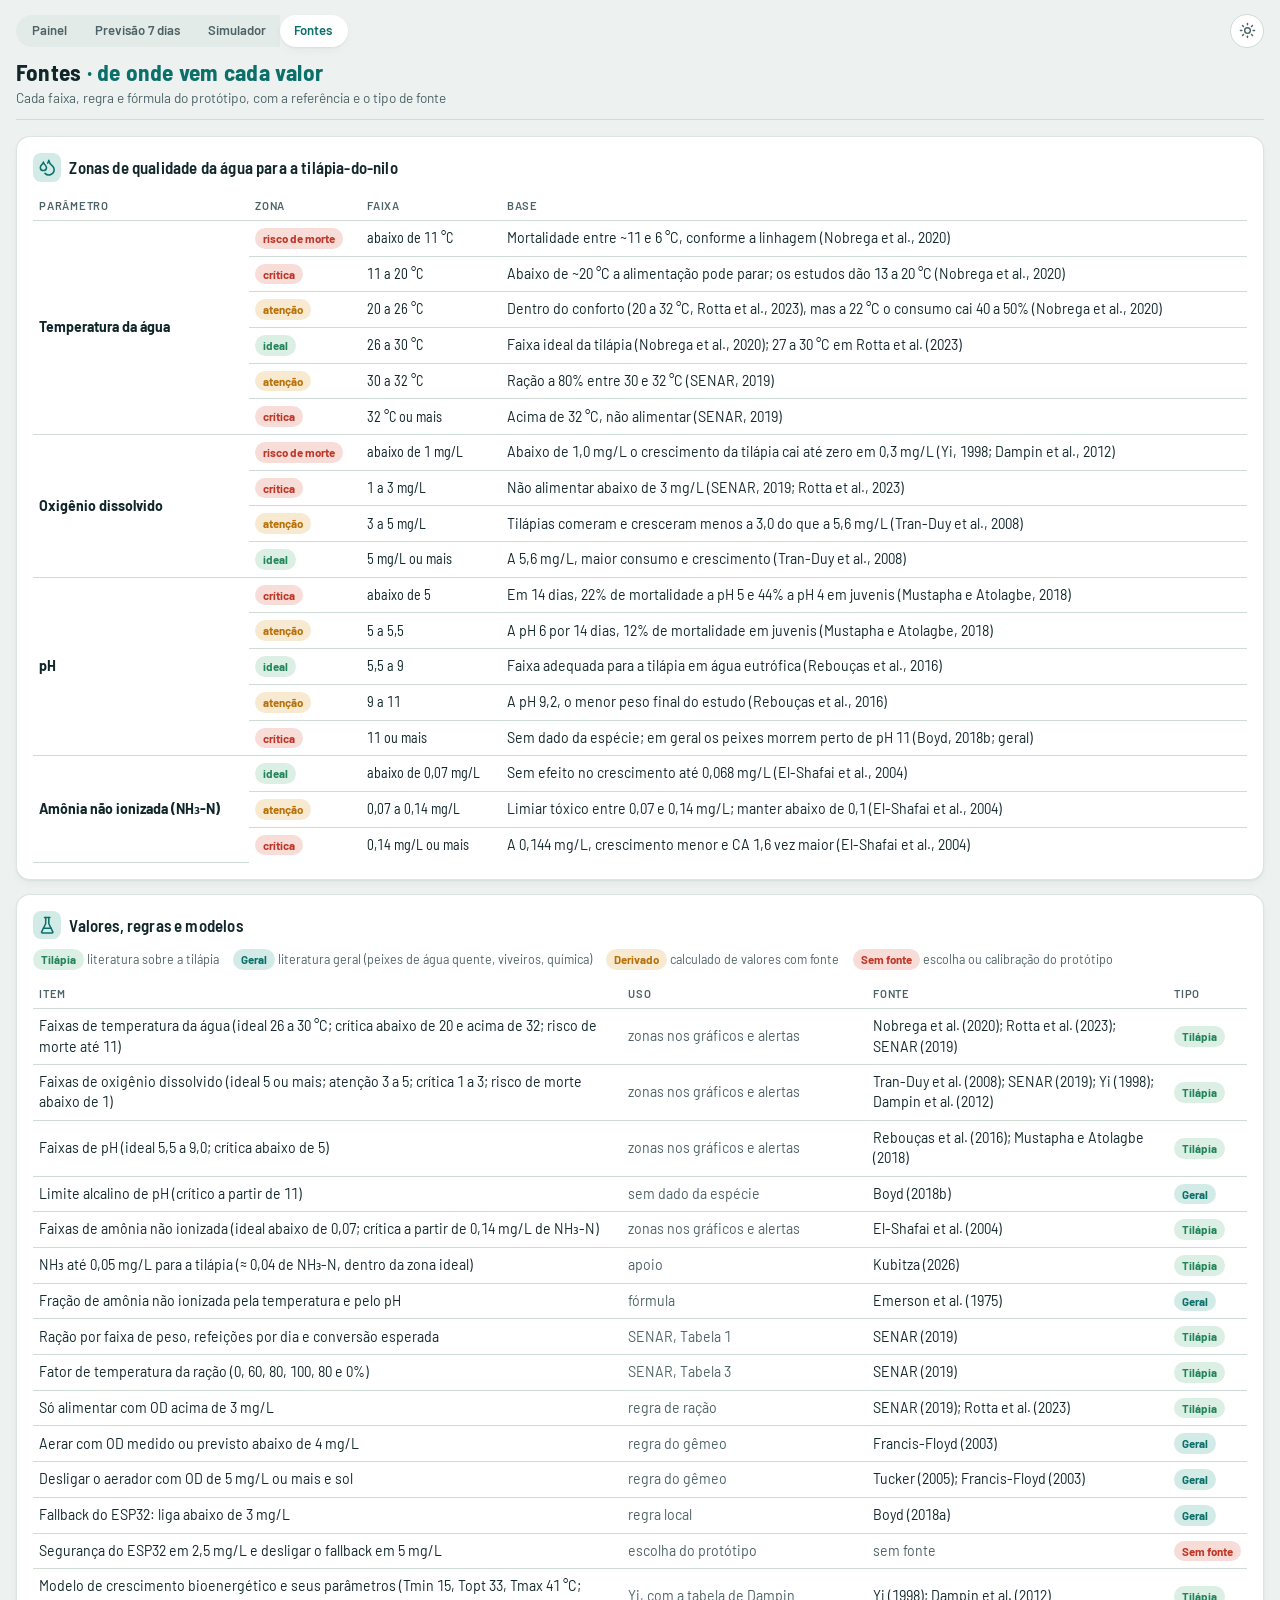
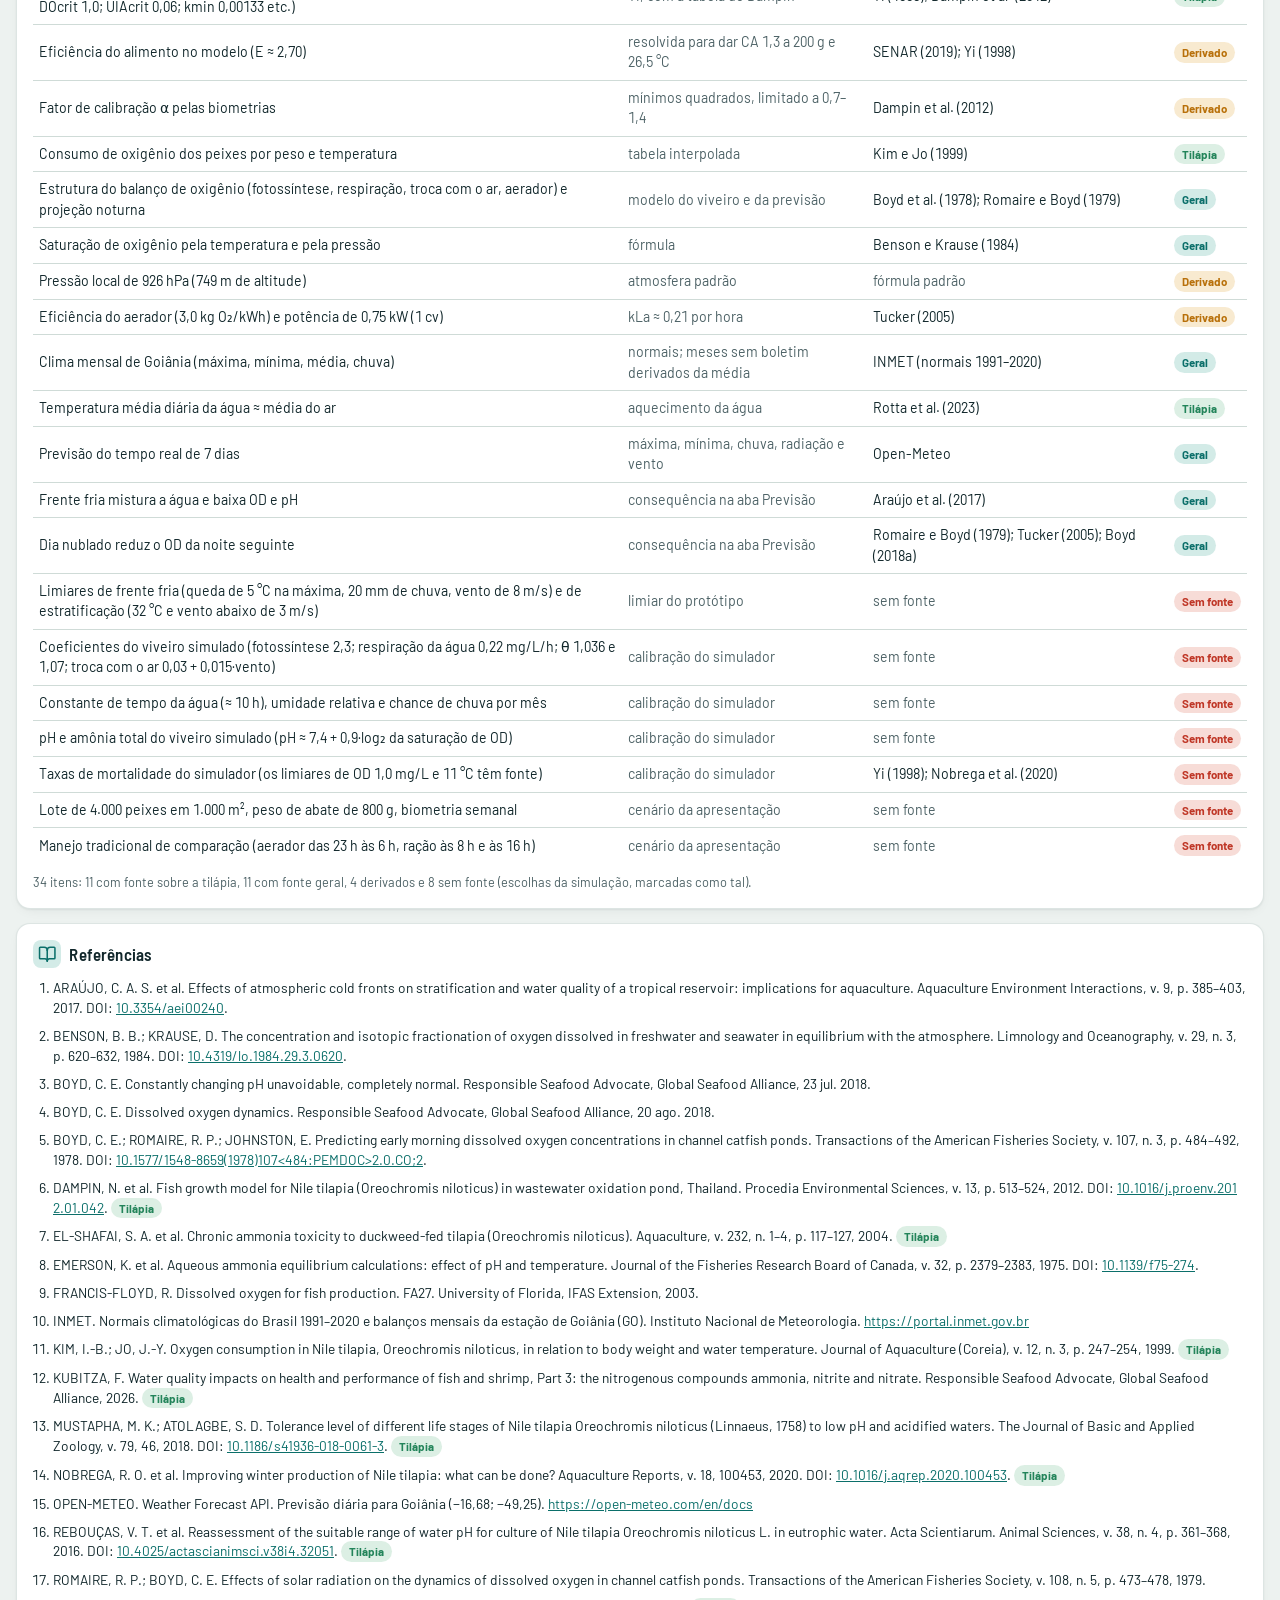
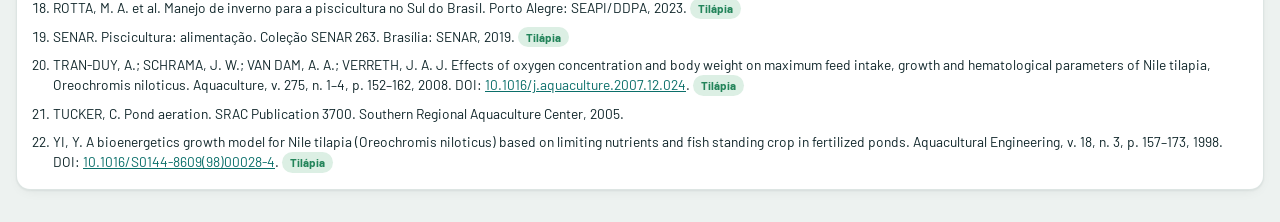
==== fontes.html @ 89dd5290 "Site do gêmeo digital da tilápia (GitHub Pages) Painel, simulador, previsão de 7 dias e fontes na ra" ====
<!doctype html>
<html lang="pt-BR">
<head>
<meta charset="utf-8">
<meta name="viewport" content="width=device-width, initial-scale=1, viewport-fit=cover">
<title>Fontes do Protótipo</title>
<meta name="claude:viewport-fit-sides" content="cover">
<link rel="preconnect" href="https://fonts.googleapis.com"><link rel="preconnect" href="https://fonts.gstatic.com" crossorigin><link rel="stylesheet" href="https://fonts.googleapis.com/css2?family=Barlow:wght@400;500;600;700&family=Barlow+Semi+Condensed:wght@500;600;700&family=IBM+Plex+Mono:wght@400;500&display=swap">
<style>
/* Layout: faixa de status no topo, linha de leituras, grade de 12 colunas com o OD como peça central */
:root {
  --bg: #edf2f0; --surface: #ffffff; --surface-2: #e3ebe8; --ink: #10262a; --ink-2: #4d6266; --ink-3: #7a8d8f;
  --line: #cfdbd7; --accent: #0b6f6a; --accent-soft: #d3ebe7; --racao: #b97a12; --ar: #6b5fa6;
  --ok: #23845a; --ok-soft: #dcefe4; --warn: #b8700a; --warn-soft: #f8ead0; --crit: #bf3626; --crit-soft: #f7dcd7;
  --font-ui: "Barlow", "Segoe UI", system-ui, sans-serif;
  --font-num: "Barlow Semi Condensed", "Barlow", "Arial Narrow", system-ui, sans-serif;
  --font-mono: "IBM Plex Mono", ui-monospace, "SFMono-Regular", Menlo, Consolas, monospace;
  --r: 10px;
}
@media (prefers-color-scheme: dark) { :root:not([data-theme="light"]) {
  --bg: #0f1216; --surface: #171b21; --surface-2: #222830; --ink: #e7eaef; --ink-2: #a5aebb; --ink-3: #6f7a88;
  --line: #2c333d; --accent: #45b8ac; --accent-soft: #1b2f30; --racao: #e5a842; --ar: #a99be6;
  --ok: #4cc38a; --ok-soft: #16291f; --warn: #eaa53c; --warn-soft: #2f2513; --crit: #f0705e; --crit-soft: #351b1a; color-scheme: dark; } }
:root[data-theme="dark"] {
  --bg: #0f1216; --surface: #171b21; --surface-2: #222830; --ink: #e7eaef; --ink-2: #a5aebb; --ink-3: #6f7a88;
  --line: #2c333d; --accent: #45b8ac; --accent-soft: #1b2f30; --racao: #e5a842; --ar: #a99be6;
  --ok: #4cc38a; --ok-soft: #16291f; --warn: #eaa53c; --warn-soft: #2f2513; --crit: #f0705e; --crit-soft: #351b1a; color-scheme: dark; }

* { box-sizing: border-box; }
[hidden] { display: none !important; }
html, body { margin: 0; }
body { background: var(--bg); color: var(--ink); font-family: var(--font-ui); font-size: 15px; line-height: 1.45;
  padding-left: max(16px, env(safe-area-inset-left, 0px)); padding-right: max(16px, env(safe-area-inset-right, 0px)); padding-block: 0 32px; }
body::before { content: ""; position: fixed; inset: 0 0 auto; height: env(safe-area-inset-top, 0px); z-index: 10; background: var(--bg); }
h1, h2, h3 { font-family: var(--font-num); text-wrap: balance; margin: 0; letter-spacing: .01em; }
h2 { font-size: 1.05rem; font-weight: 600; }
.num { font-family: var(--font-num); font-variant-numeric: tabular-nums; }
.mono { font-family: var(--font-mono); font-size: .8rem; }
.rotulo { font-size: .72rem; text-transform: uppercase; letter-spacing: .08em; color: var(--ink-2); font-weight: 600; }
.sutil { color: var(--ink-2); }
button, select, input { font: inherit; color: inherit; }
button { cursor: pointer; }
:focus-visible { outline: 2px solid var(--accent); outline-offset: 2px; }
a { color: var(--accent); }
.wrap { max-width: 1380px; margin: 0 auto; }

/* barra de status */
.topo { position: sticky; top: env(safe-area-inset-top, 0px); z-index: 5; background: var(--bg); display: flex; flex-wrap: wrap; align-items: center; gap: 12px 24px; padding-block: 14px 12px; border-bottom: 1px solid var(--line); margin-bottom: 16px; }
.marca { display: flex; flex-direction: column; gap: 2px; min-width: 0; margin-right: auto; }
.marca h1 { font-size: 1.45rem; font-weight: 700; line-height: 1.1; }
.marca h1 span { color: var(--accent); }
.marca p { margin: 0; font-size: .85rem; color: var(--ink-2); }
.relogio { display: flex; align-items: baseline; gap: 10px; }
.relogio .hora { font-family: var(--font-num); font-size: 2rem; font-weight: 600; font-variant-numeric: tabular-nums; line-height: 1; }
.relogio .data { font-size: .85rem; color: var(--ink-2); }
.chips { display: flex; flex-wrap: wrap; gap: 6px; }
.chip { display: inline-flex; align-items: center; gap: 6px; padding: 4px 10px; border-radius: 999px; font-size: .78rem; font-weight: 600; background: var(--surface-2); color: var(--ink-2); white-space: nowrap; }
.chip::before { content: ""; width: 7px; height: 7px; border-radius: 50%; background: currentColor; }
.chip.ok { background: var(--ok-soft); color: var(--ok); } .chip.warn { background: var(--warn-soft); color: var(--warn); } .chip.crit { background: var(--crit-soft); color: var(--crit); }
.chip.neutro::before { display: none; }
.acoes-topo { display: flex; gap: 8px; flex-wrap: wrap; }
.btn { display: inline-flex; align-items: center; justify-content: center; gap: 6px; padding: 8px 14px; border-radius: 8px; border: 1px solid var(--line); background: var(--surface); font-weight: 600; font-size: .88rem; text-decoration: none; color: var(--ink); }
.btn:hover { border-color: var(--accent); }
.btn.primario { background: var(--accent); border-color: var(--accent); color: var(--surface); }
.btn.ativo { background: var(--accent-soft); border-color: var(--accent); color: var(--accent); }
.btn.perigo { border-color: var(--crit); color: var(--crit); }
.btn:disabled { opacity: .5; cursor: not-allowed; }

/* leituras */
.leituras { display: grid; grid-template-columns: repeat(auto-fit, minmax(170px, 1fr)); gap: 10px; margin-bottom: 14px; }
.tile { background: var(--surface); border: 1px solid var(--line); border-radius: var(--r); padding: 12px 14px 10px; display: grid; gap: 4px; position: relative; overflow: hidden; min-width: 0; }
.tile::after { content: ""; position: absolute; left: 0; top: 0; bottom: 0; width: 4px; background: var(--estado, transparent); }
.tile[data-estado="ok"] { --estado: var(--ok); } .tile[data-estado="atencao"] { --estado: var(--warn); } .tile[data-estado="critico"] { --estado: var(--crit); background: color-mix(in srgb, var(--crit-soft) 55%, var(--surface)); }
.tile .valor { font-family: var(--font-num); font-size: 2rem; font-weight: 600; line-height: 1; font-variant-numeric: tabular-nums; }
.tile .valor small { font-size: .9rem; font-weight: 500; color: var(--ink-2); margin-left: 3px; }
.tile .ref { font-size: .75rem; color: var(--ink-3); }
.tile canvas { width: 100%; height: 30px; display: block; }
.tile .linha2 { display: flex; justify-content: space-between; gap: 8px; font-size: .78rem; color: var(--ink-2); }

/* grade principal */
.grade { display: grid; grid-template-columns: repeat(12, minmax(0, 1fr)); gap: 14px; }
.card { background: var(--surface); border: 1px solid var(--line); border-radius: var(--r); padding: 16px; min-width: 0; display: flex; flex-direction: column; gap: 10px; }
.card header { display: flex; justify-content: space-between; align-items: baseline; gap: 10px; flex-wrap: wrap; }
.s8 { grid-column: span 8; } .s4 { grid-column: span 4; } .s6 { grid-column: span 6; } .s5 { grid-column: span 5; } .s7 { grid-column: span 7; } .s12 { grid-column: span 12; }
@media (max-width: 980px) { .s8, .s4, .s6, .s5, .s7 { grid-column: span 12; } }
.grafico { width: 100%; height: 260px; display: block; }
.grafico.baixo { height: 200px; }
.legenda { display: flex; flex-wrap: wrap; gap: 4px 14px; font-size: .78rem; color: var(--ink-2); }
.legenda i { display: inline-block; width: 16px; height: 3px; border-radius: 2px; vertical-align: middle; margin-right: 5px; background: var(--c); }
.legenda i.tr { background: repeating-linear-gradient(90deg, var(--c) 0 4px, transparent 4px 7px); }
.legenda i.bloco { height: 10px; opacity: .35; }
.resumo-od { display: grid; grid-template-columns: repeat(auto-fit, minmax(150px, 1fr)); gap: 10px; }
.kv { display: grid; gap: 2px; }
.kv b { font-family: var(--font-num); font-size: 1.25rem; font-weight: 600; font-variant-numeric: tabular-nums; }

/* aerador */
.aerador-estado { display: flex; align-items: center; gap: 14px; }
.helice { width: 54px; height: 54px; flex: none; color: var(--ink-3); }
.ligado .helice { color: var(--accent); animation: girar 1.2s linear infinite; }
@keyframes girar { to { transform: rotate(360deg); } }
@media (prefers-reduced-motion: reduce) { .ligado .helice { animation: none; } }
.aerador-estado .grande { font-family: var(--font-num); font-size: 1.8rem; font-weight: 700; line-height: 1; }
.botoes { display: grid; grid-template-columns: repeat(3, 1fr); gap: 6px; }
.recomendacao { background: var(--surface-2); border-radius: 8px; padding: 10px 12px; font-size: .9rem; }
.recomendacao strong { display: block; font-family: var(--font-num); font-size: 1.05rem; }

/* ração */
.racao-total { display: flex; align-items: baseline; gap: 12px; flex-wrap: wrap; }
.racao-total .grande { font-family: var(--font-num); font-size: 2.6rem; font-weight: 700; color: var(--racao); line-height: 1; font-variant-numeric: tabular-nums; }
.barra-comp { height: 8px; border-radius: 4px; background: var(--surface-2); position: relative; overflow: hidden; }
.barra-comp span { position: absolute; inset: 0 auto 0 0; background: var(--racao); border-radius: 4px; }
table { width: 100%; border-collapse: collapse; font-size: .88rem; }
th { text-align: left; font-size: .7rem; text-transform: uppercase; letter-spacing: .07em; color: var(--ink-2); font-weight: 600; padding: 6px 6px; border-bottom: 1px solid var(--line); }
td { padding: 7px 6px; border-bottom: 1px solid var(--line); font-variant-numeric: tabular-nums; }
tr:last-child td { border-bottom: 0; }
.tabela-rolagem { overflow-x: auto; }
.pill { display: inline-block; padding: 2px 8px; border-radius: 999px; font-size: .72rem; font-weight: 700; background: var(--surface-2); color: var(--ink-2); }
.pill.ok { background: var(--ok-soft); color: var(--ok); } .pill.warn { background: var(--warn-soft); color: var(--warn); } .pill.crit { background: var(--crit-soft); color: var(--crit); }

/* alertas */
.lista { display: grid; gap: 8px; margin: 0; padding: 0; list-style: none; }
.alerta { display: grid; grid-template-columns: auto 1fr; gap: 2px 10px; padding: 10px 12px; border-radius: 8px; background: var(--surface-2); }
.alerta .marcador { grid-row: span 2; width: 10px; height: 10px; border-radius: 50%; margin-top: 6px; background: var(--ink-3); }
.alerta.critico { background: var(--crit-soft); } .alerta.critico .marcador { background: var(--crit); }
.alerta.atencao { background: var(--warn-soft); } .alerta.atencao .marcador { background: var(--warn); }
.alerta b { font-size: .92rem; } .alerta span { font-size: .84rem; color: var(--ink-2); }
.vazio { color: var(--ink-2); font-size: .9rem; padding: 10px 12px; border: 1px dashed var(--line); border-radius: 8px; }
.log { list-style: none; margin: 0; padding: 0; display: grid; gap: 4px; max-height: 210px; overflow-y: auto; font-size: .84rem; }
.log li { display: grid; grid-template-columns: 52px 1fr; gap: 8px; }
.log li.sutil { display: block; }
.log time { color: var(--ink-3); font-family: var(--font-num); font-variant-numeric: tabular-nums; }

/* arquitetura */
.fluxo { display: flex; flex-wrap: wrap; gap: 8px; align-items: stretch; }
.fluxo div { flex: 1 1 160px; background: var(--surface-2); border-radius: 8px; padding: 10px 12px; font-size: .84rem; min-width: 0; }
.fluxo div b { display: block; font-family: var(--font-num); font-size: .98rem; }
.fluxo .seta { flex: 0 0 auto; background: none; padding: 0; align-self: center; color: var(--ink-3); font-size: 1.2rem; }
@media (max-width: 700px) { .fluxo .seta { display: none; } }

/* simulador */
.controles { display: grid; grid-template-columns: repeat(12, minmax(0, 1fr)); gap: 14px; }
.eventos { display: grid; grid-template-columns: repeat(auto-fit, minmax(210px, 1fr)); gap: 8px; }
.evento { text-align: left; padding: 10px 12px; border-radius: 8px; border: 1px solid var(--line); background: var(--surface); display: grid; gap: 2px; }
.evento:hover { border-color: var(--accent); background: var(--accent-soft); }
.evento b { font-family: var(--font-num); font-size: 1rem; }
.evento span { font-size: .8rem; color: var(--ink-2); }
.evento.ativo { border-color: var(--accent); background: var(--accent-soft); }
.slider { display: grid; grid-template-columns: 1fr auto; gap: 4px 10px; align-items: center; padding-block: 6px; border-bottom: 1px solid var(--line); }
.slider:last-child { border-bottom: 0; }
.slider label { font-weight: 600; font-size: .9rem; }
.slider output { font-family: var(--font-num); font-size: 1.2rem; font-weight: 600; font-variant-numeric: tabular-nums; text-align: right; }
.slider input[type=range] { grid-column: span 2; width: 100%; accent-color: var(--accent); }
.slider .opcoes { grid-column: span 2; display: flex; gap: 12px; flex-wrap: wrap; font-size: .8rem; color: var(--ink-2); }
.alternar { display: flex; align-items: center; justify-content: space-between; gap: 10px; padding-block: 8px; border-bottom: 1px solid var(--line); }
.alternar:last-child { border-bottom: 0; }
.alternar label { font-weight: 600; font-size: .9rem; }
.alternar small { display: block; font-weight: 400; color: var(--ink-2); font-size: .8rem; }
.troca { appearance: none; width: 44px; height: 24px; border-radius: 12px; background: var(--surface-2); border: 1px solid var(--line); position: relative; cursor: pointer; flex: none; }
.troca::after { content: ""; position: absolute; top: 2px; left: 2px; width: 18px; height: 18px; border-radius: 50%; background: var(--ink-3); transition: transform .15s; }
.troca:checked { background: var(--accent); border-color: var(--accent); }
.troca:checked::after { transform: translateX(20px); background: var(--surface); }
.velocidades { display: flex; flex-wrap: wrap; gap: 4px; }
.velocidades .btn { padding: 6px 10px; font-size: .8rem; }
.mensagens { font-family: var(--font-mono); font-size: .76rem; background: var(--surface-2); border-radius: 8px; padding: 10px; max-height: 260px; overflow: auto; white-space: pre; line-height: 1.55; }
.mensagens .top { color: var(--accent); }
.comp td:nth-child(2), .comp td:nth-child(3), .comp th:nth-child(2), .comp th:nth-child(3) { text-align: right; }
.melhor { color: var(--ok); font-weight: 700; }

/* gaveta do simulador interno */
.gaveta { position: fixed; inset: 0 0 0 auto; width: min(560px, 100%); background: var(--bg); border-left: 1px solid var(--line); z-index: 20; overflow-y: auto;
  padding: calc(16px + env(safe-area-inset-top, 0px)) max(16px, env(safe-area-inset-right, 0px)) calc(24px + env(safe-area-inset-bottom, 0px)) 16px; box-shadow: -12px 0 30px rgba(0,0,0,.18); }
.gaveta .controles > * { grid-column: span 12 !important; }
.gaveta-topo { display: flex; justify-content: space-between; align-items: center; gap: 10px; margin-bottom: 12px; }
.aviso { padding: 10px 14px; border-radius: 8px; background: var(--warn-soft); color: var(--ink); margin-bottom: 14px; display: flex; gap: 12px; align-items: center; flex-wrap: wrap; justify-content: space-between; }

.fonte-zona { margin: 0; font-size: .78rem; color: var(--ink-3); }
.fonte-zona b { color: var(--ink-2); font-weight: 600; }

/* navegação entre as páginas */
.abas { flex-basis: 100%; display: flex; flex-wrap: wrap; gap: 4px; margin-bottom: -4px; }
.abas a, .abas button { font-family: inherit; cursor: pointer; background: none; padding: 4px 10px; border-radius: 999px; font-size: .82rem; font-weight: 600; color: var(--ink-2); text-decoration: none; border: 1px solid transparent; }
.abas a:hover, .abas button:hover { color: var(--accent); border-color: var(--line); }
.abas a[aria-current="page"], .abas button[aria-current="page"] { background: var(--accent-soft); color: var(--accent); }
/* aba Previsão */
.dias { display: grid; grid-template-columns: repeat(7, minmax(0, 1fr)); gap: 10px; margin-bottom: 14px; }
@media (max-width: 980px) { .dias { grid-template-columns: repeat(auto-fill, minmax(140px, 1fr)); } }
.dia { background: var(--surface); border: 1px solid var(--line); border-radius: var(--r); padding: 10px 12px; display: grid; gap: 4px; position: relative; overflow: hidden; min-width: 0; }
.dia::after { content: ""; position: absolute; left: 0; right: 0; top: 0; height: 4px; background: var(--estado, transparent); }
.dia[data-estado="ok"] { --estado: var(--ok); } .dia[data-estado="atencao"] { --estado: var(--warn); } .dia[data-estado="critico"] { --estado: var(--crit); }
.dia .nome { font-weight: 700; font-size: .95rem; } .dia .nome small { font-weight: 500; color: var(--ink-2); margin-left: 4px; }
.dia .temps { font-family: var(--font-num); font-size: 1.35rem; font-weight: 600; font-variant-numeric: tabular-nums; }
.dia .temps small { font-size: .95rem; color: var(--ink-2); font-weight: 500; }
.dia .det { font-size: .76rem; color: var(--ink-2); display: grid; gap: 1px; }
.dia .agua { font-size: .8rem; font-weight: 600; }
table.consequencias td { vertical-align: top; }
table.consequencias ul { margin: 0; padding-left: 16px; display: grid; gap: 4px; }
table.consequencias li.critico::marker { color: var(--crit); } table.consequencias li.atencao::marker { color: var(--warn); }
.ref { color: var(--ink-3); font-size: .76rem; }
.limiar { color: var(--warn); font-size: .72rem; font-weight: 600; }
.resumo-semana { display: grid; gap: 12px; }
/* aba Fontes */
.biblio { margin: 0; padding-left: 20px; display: grid; gap: 8px; font-size: .86rem; }
.biblio a { color: var(--accent); word-break: break-all; }
.pill.info { background: var(--accent-soft); color: var(--accent); }
.tabela-rolagem { overflow-x: auto; }
.pill { white-space: nowrap; }
.barra-pv { display: flex; flex-wrap: wrap; align-items: center; justify-content: space-between; gap: 10px; margin-bottom: 14px; }
/* blocos de leitura com altura estável: o rodapé nunca quebra linha */
.tile .linha2 { white-space: nowrap; min-height: 1.3em; font-variant-numeric: tabular-nums; }
.tile .linha2 span { overflow: hidden; text-overflow: ellipsis; min-width: 0; }
.tile .linha2 span:first-child { flex: 0 1 auto; } .tile .linha2 span:last-child { flex: 0 1 auto; text-align: right; }
.tile .linha2 span:empty { display: none; }
.tile .rotulo { white-space: nowrap; overflow: hidden; text-overflow: ellipsis; }
.tile .valor { white-space: nowrap; }
.chip { white-space: nowrap; font-variant-numeric: tabular-nums; }

/* ---- refinamento visual: ícones Lucide, cartões com elevação, régua de zonas ---- */
:root { --r: 14px; --sombra: 0 1px 2px rgb(16 38 42 / .06), 0 4px 14px -6px rgb(16 38 42 / .10); }
@media (prefers-color-scheme: dark) { :root:not([data-theme="light"]) { --sombra: 0 1px 2px rgb(0 0 0 / .35), 0 6px 18px -8px rgb(0 0 0 / .5); } }
:root[data-theme="dark"] { --sombra: 0 1px 2px rgb(0 0 0 / .35), 0 6px 18px -8px rgb(0 0 0 / .5); }
.ic { width: 1.05em; height: 1.05em; flex: none; vertical-align: -0.16em; }
.card, .tile, .dia { box-shadow: var(--sombra); border-color: color-mix(in srgb, var(--line) 70%, transparent); }
.card h2 { display: inline-flex; align-items: center; gap: 8px; }
.card h2 .ic { color: var(--accent); width: 1.1em; height: 1.1em; padding: 5px; box-sizing: content-box; border-radius: 8px; background: var(--accent-soft); }
.tile .rotulo { display: flex; align-items: center; gap: 6px; }
.tile .rotulo .ic { color: var(--accent); }
.tile::after { width: 3px; }
.btn .ic { margin-right: 2px; }
.abas { gap: 0; margin-bottom: 0; }
.abas a, .abas button { display: inline-flex; align-items: center; gap: 6px; padding: 6px 14px; border: 0; border-radius: 0; background: var(--surface-2); }
.abas > :first-child { border-radius: 999px 0 0 999px; padding-left: 16px; } .abas > :last-child { border-radius: 0 999px 999px 0; padding-right: 16px; }
.abas a[aria-current="page"], .abas button[aria-current="page"] { border-radius: 999px; }
.abas a[aria-current="page"], .abas button[aria-current="page"] { background: var(--surface); color: var(--accent); box-shadow: var(--sombra); }
.regua-linha { display: flex; align-items: center; gap: 8px; min-height: 18px; }
.regua-linha .regua { flex: 1; }
.selo { font-size: .68rem; font-weight: 700; padding: 1px 8px; border-radius: 999px; background: var(--surface-2); color: var(--ink-2); white-space: nowrap; }
.selo:empty { visibility: hidden; }
.selo { min-width: 52px; text-align: center; }
.selo[data-nivel="ideal"] { background: var(--ok-soft); color: var(--ok); }
.selo[data-nivel="atencao"] { background: var(--warn-soft); color: var(--warn); }
.selo[data-nivel="critico"], .selo[data-nivel="morte"] { background: var(--crit-soft); color: var(--crit); }
.regua { position: relative; height: 5px; border-radius: 999px; opacity: .85; margin: 2px 0 1px; }
.regua b { position: absolute; top: 50%; width: 11px; height: 11px; border-radius: 50%; background: var(--surface); border: 2.5px solid var(--ink); transform: translate(-50%, -50%); transition: left .4s ease; }
.leituras { gap: 12px; }
.tile .valor { font-size: 2.1rem; }

/* linha das abas com o botão de tema */
.linha-abas { flex-basis: 100%; display: flex; align-items: center; justify-content: space-between; gap: 8px; }
.linha-abas .abas { flex-basis: auto; }
.bt-tema { display: inline-flex; align-items: center; justify-content: center; width: 34px; height: 34px; border-radius: 999px; border: 1px solid var(--line); background: var(--surface); color: var(--ink-2); padding: 0; }
.bt-tema:hover { color: var(--accent); border-color: var(--accent); }
.bt-tema .ic { width: 17px; height: 17px; }
.bt-tema .ic-lua { display: none; }
:root[data-theme="dark"] .bt-tema .ic-sol { display: none; } :root[data-theme="dark"] .bt-tema .ic-lua { display: inline; }
@media (prefers-color-scheme: dark) { :root:not([data-theme="light"]) .bt-tema .ic-sol { display: none; } :root:not([data-theme="light"]) .bt-tema .ic-lua { display: inline; } }

/* janela do QR code */
.modal { position: fixed; inset: 0; z-index: 50; background: rgb(0 0 0 / .45); display: grid; place-items: center; padding: 16px; }
.modal-caixa { background: var(--surface); color: var(--ink); border-radius: var(--r); box-shadow: var(--sombra); padding: 18px; width: min(420px, 100%); display: grid; gap: 12px; }
.modal-topo { display: flex; justify-content: space-between; align-items: center; gap: 10px; }
.modal-topo h2 { display: inline-flex; align-items: center; gap: 8px; }
.mc-qr { background: #fff; border-radius: 10px; padding: 10px; width: min(260px, 100%); margin: 0 auto; }
.mc-qr svg { display: block; width: 100%; height: auto; }
.mc-url { text-align: center; font-size: .95rem; word-break: break-all; margin: 0; color: var(--accent); }
.mc-config { display: grid; gap: 10px; }
.mc-config label { display: grid; gap: 4px; font-size: .8rem; color: var(--ink-2); font-weight: 600; }
.mc-config input { padding: 8px 10px; border-radius: 8px; border: 1px solid var(--line); background: var(--bg); font-size: .9rem; }
.mc-config details { display: grid; gap: 8px; font-size: .85rem; } .mc-config summary { cursor: pointer; color: var(--ink-2); }
.mc-config details[open] label { margin-top: 8px; }
#mc-estado { justify-self: center; }

</style>
</head>
<body>
<div class="wrap">
  <header class="topo">
    <div class="linha-abas"><nav class="abas" aria-label="Páginas do protótipo"><a href="index.html">Painel</a><a href="previsao.html">Previsão 7 dias</a><a href="simulador.html">Simulador</a><a href="fontes.html" aria-current="page">Fontes</a></nav><button class="bt-tema" id="bt-tema" type="button" aria-label="Alternar tema claro e escuro" title="Tema claro / escuro"><span class="ic-sol"><svg class="ic" viewBox="0 0 24 24" fill="none" stroke="currentColor" stroke-width="2" stroke-linecap="round" stroke-linejoin="round" aria-hidden="true"><circle cx="12" cy="12" r="4" /> <path d="M12 2v2" /> <path d="M12 20v2" /> <path d="m4.93 4.93 1.41 1.41" /> <path d="m17.66 17.66 1.41 1.41" /> <path d="M2 12h2" /> <path d="M20 12h2" /> <path d="m6.34 17.66-1.41 1.41" /> <path d="m19.07 4.93-1.41 1.41" /></svg></span><span class="ic-lua"><svg class="ic" viewBox="0 0 24 24" fill="none" stroke="currentColor" stroke-width="2" stroke-linecap="round" stroke-linejoin="round" aria-hidden="true"><path d="M12 3a6 6 0 0 0 9 9 9 9 0 1 1-9-9Z" /></svg></span></button></div>
    <div class="marca">
      <h1>Fontes <span>· de onde vem cada valor</span></h1>
      <p>Cada faixa, regra e fórmula do protótipo, com a referência e o tipo de fonte</p>
    </div>
  </header>
  <main class="grade">
    <article class="card s12">
      <header><h2><svg class="ic" viewBox="0 0 24 24" fill="none" stroke="currentColor" stroke-width="2" stroke-linecap="round" stroke-linejoin="round" aria-hidden="true"><path d="M7 16.3c2.2 0 4-1.83 4-4.05 0-1.16-.57-2.26-1.71-3.19S7.29 6.75 7 5.3c-.29 1.45-1.14 2.84-2.29 3.76S3 11.1 3 12.25c0 2.22 1.8 4.05 4 4.05z" /> <path d="M12.56 6.6A10.97 10.97 0 0 0 14 3.02c.5 2.5 2 4.9 4 6.5s3 3.5 3 5.5a6.98 6.98 0 0 1-11.91 4.97" /></svg>Zonas de qualidade da água para a tilápia-do-nilo</h2></header>
      <div class="tabela-rolagem"><table><thead><tr><th>Parâmetro</th><th>Zona</th><th>Faixa</th><th>Base</th></tr></thead><tbody id="ft-zonas"></tbody></table></div>
    </article>
    <article class="card s12">
      <header><h2><svg class="ic" viewBox="0 0 24 24" fill="none" stroke="currentColor" stroke-width="2" stroke-linecap="round" stroke-linejoin="round" aria-hidden="true"><path d="M10 2v7.527a2 2 0 0 1-.211.896L4.72 20.55a1 1 0 0 0 .9 1.45h12.76a1 1 0 0 0 .9-1.45l-5.069-10.127A2 2 0 0 1 14 9.527V2" /> <path d="M8.5 2h7" /> <path d="M7 16h10" /></svg>Valores, regras e modelos</h2><div class="legenda" id="ft-leg"></div></header>
      <div class="tabela-rolagem"><table><thead><tr><th>Item</th><th>Uso</th><th>Fonte</th><th>Tipo</th></tr></thead><tbody id="ft-itens"></tbody></table></div>
      <p class="sutil" style="margin:0;font-size:.8rem" id="ft-conta"></p>
    </article>
    <article class="card s12">
      <header><h2><svg class="ic" viewBox="0 0 24 24" fill="none" stroke="currentColor" stroke-width="2" stroke-linecap="round" stroke-linejoin="round" aria-hidden="true"><path d="M12 7v14" /> <path d="M3 18a1 1 0 0 1-1-1V4a1 1 0 0 1 1-1h5a4 4 0 0 1 4 4 4 4 0 0 1 4-4h5a1 1 0 0 1 1 1v13a1 1 0 0 1-1 1h-6a3 3 0 0 0-3 3 3 3 0 0 0-3-3z" /></svg>Referências</h2></header>
      <ol class="biblio" id="ft-refs"></ol>
    </article>
  </main>

</div>

<script>window.MODO_GEMEO = "fontes";</script>
<script>
/* =====================================================================
   GÊMEO DIGITAL · VIVEIRO 1 · TILÁPIA-DO-NILO · GOIÂNIA (GO)
   Parte 1: contraparte física virtual (clima, água, peixes, dispositivo)
   e modelos do gêmeo (crescimento de Yi 1998, previsão híbrida de OD,
   ração do dia, aeração e alertas). Roda no navegador e também no Node
   (para testes), sem servidor e sem bibliotecas.
   ===================================================================== */
'use strict';

/* ---------------- utilidades ---------------- */
const clamp = (x, a, b) => Math.max(a, Math.min(b, x));
const H = 3600e3, MIN = 60e3, DIA = 24 * H;
function rng(seed) {                       // gerador pseudoaleatório reprodutível
  let s = seed >>> 0 || 1;
  return () => { s ^= s << 13; s >>>= 0; s ^= s >> 17; s ^= s << 5; s >>>= 0; return s / 4294967296; };
}
function gauss(r) { const u = Math.max(1e-9, r()), v = r(); return Math.sqrt(-2 * Math.log(u)) * Math.cos(2 * Math.PI * v); }
// O relógio simulado guarda a hora local de Goiânia codificada como UTC.
const horaDe = t => { const d = new Date(t); return d.getUTCHours() + d.getUTCMinutes() / 60; };
const mesDe = t => new Date(t).getUTCMonth();
const diaDoAno = t => { const d = new Date(t); return Math.floor((t - Date.UTC(d.getUTCFullYear(), 0, 1)) / DIA) + 1; };
const p2 = n => String(n).padStart(2, '0');
const fmtHora = t => { const d = new Date(t); return p2(d.getUTCHours()) + ':' + p2(d.getUTCMinutes()); };
const fmtData = t => { const d = new Date(t); return p2(d.getUTCDate()) + '/' + p2(d.getUTCMonth() + 1) + '/' + d.getUTCFullYear(); };
const MESES = ['jan', 'fev', 'mar', 'abr', 'mai', 'jun', 'jul', 'ago', 'set', 'out', 'nov', 'dez'];
const fmtDiaMes = t => { const d = new Date(t); return d.getUTCDate() + ' ' + MESES[d.getUTCMonth()]; };

/* ---------------- clima de Goiânia ----------------
   Normais climatológicas 1991-2020 do INMET para Goiânia, tiradas dos balanços mensais
   publicados pelo INMET [inmet]. Valores marcados "d" foram derivados (ver página Fontes):
   maio e dezembro por interpolação ou pela normal da estação; médias ausentes = (máx+mín)/2 − 0,65 °C. */
const NORMAIS = {
  tmax:  [30.6, 31.0, 30.9, 31.2, 30.6 /*d*/, 30.0, 30.6, 32.3 /*d*/, 34.0, 33.2, 31.1, 31.1 /*d*/],
  tmin:  [20.1, 20.0, 20.0, 19.3, 17.2 /*d*/, 15.2, 14.8, 16.8 /*d*/, 19.4, 20.3, 20.3, 20.2 /*d*/],
  tmed:  [24.7 /*d*/, 24.7, 24.7, 24.8, 23.3 /*d*/, 22.0 /*d*/, 22.5, 24.5, 26.3, 26.2, 25.0, 25.0 /*d*/],
  chuva: [249.2, 235.8, 258.5, 137.7, 30.3, 8.4, 1.5, 9.5, 44.3, 144.1, 219.6, 260.8 /*d*/],     // mm/mês
  // sem fonte (parâmetros do simulador): umidade média e chance de dia chuvoso
  ur:     [77, 76, 77, 72, 64, 56, 47, 41, 47, 62, 73, 78],
  pchuva: [0.65, 0.57, 0.55, 0.33, 0.10, 0.03, 0.03, 0.07, 0.20, 0.43, 0.60, 0.68]
};
// pressão pela atmosfera padrão a 749 m de altitude (≈ 926 hPa)
const PRESSAO_LOCAL = 1013.25 * Math.pow(1 - 2.25577e-5 * 749, 5.25588);
const LAT = -16.68 * Math.PI / 180;
function radiacaoCeuLimpo(t) {           // W/m², céu limpo, latitude de Goiânia
  const doy = diaDoAno(t), h = horaDe(t);
  const dec = 23.44 * Math.PI / 180 * Math.sin(2 * Math.PI * (284 + doy) / 365);
  const ang = (h - 12.2) * 15 * Math.PI / 180;
  const s = Math.sin(LAT) * Math.sin(dec) + Math.cos(LAT) * Math.cos(dec) * Math.cos(ang);
  return s > 0 ? 1080 * Math.pow(s, 1.2) : 0;
}

class Clima {
  constructor(seed) { this.r = rng(seed); this.dia = -1; this.anom = 0; this.chuvoso = false; this.nuvemDia = 0.85; this.Ta = 24; this.UR = 70; this.rad = 0; this.chuva = 0; this.vento = 1; this.pressao = 926; this.nuvem = 0.85; }
  passo(t, ctl) {
    const m = mesDe(t), h = horaDe(t), dia = Math.floor(t / DIA);
    if (dia !== this.dia) {                // sorteios diários: anomalia térmica, chuva, nebulosidade
      this.dia = dia;
      const seco = NORMAIS.pchuva[m] < 0.2;
      this.anom = 0.7 * this.anom + gauss(this.r) * (seco ? 1.6 : 1.0);
      this.chuvoso = this.r() < NORMAIS.pchuva[m];
      this.nuvemDia = this.chuvoso ? 0.35 + 0.25 * this.r() : (seco ? 0.86 + 0.12 * this.r() : 0.62 + 0.3 * this.r());
      this.inicioChuva = 13 + 4 * this.r();
      this.mmDia = NORMAIS.chuva[m] / (30 * Math.max(0.03, NORMAIS.pchuva[m]));
    }
    const chovendoAgora = (ctl.chuvaForcada || (this.chuvoso && h >= this.inicioChuva && h < this.inicioChuva + 3));
    this.chuva = chovendoAgora ? (ctl.chuvaForcada ? 12 : this.mmDia / 3) : 0;
    this.nuvem = ctl.nuvemManual != null ? ctl.nuvemManual : (chovendoAgora ? 0.25 : this.nuvemDia);
    this.rad = radiacaoCeuLimpo(t) * this.nuvem;
    // ciclo diário entre a mínima e a máxima normais do mês (INMET), mais a anomalia do dia
    const meio = (NORMAIS.tmax[m] + NORMAIS.tmin[m]) / 2, amp = (NORMAIS.tmax[m] - NORMAIS.tmin[m]) / 2;
    this.Ta = meio + this.anom + ctl.deltaTempAr + amp * Math.sin(2 * Math.PI * (h - 9) / 24) - (chovendoAgora ? 2.5 : 0);
    this.UR = clamp(NORMAIS.ur[m] + 17 * Math.cos(2 * Math.PI * (h - 5) / 24) + (chovendoAgora ? 25 : 0) - ctl.deltaTempAr * 1.2, 15, 100);
    this.vento = Math.max(0, 1.1 + 1.6 * Math.max(0, Math.sin(2 * Math.PI * (h - 8) / 24)) + 0.4 * gauss(this.r) * 0.5 + ctl.ventoExtra + (chovendoAgora ? 2 : 0));
    this.pressao = PRESSAO_LOCAL + 1.2 * Math.cos(2 * Math.PI * (h - 10) / 12) + ctl.deltaTempAr * -0.3;
  }
}

/* ---------------- modelo de crescimento de Yi (1998) ----------------
   dW/dt = b(1-a)·h·τ(T)·δ(OD)·υ(NH3)·f·W^m − k(T)·W^n            [yi1998]
   Parâmetros conforme a tabela de Dampin et al. (2012), que cita a origem de cada um [dampin2012]. */
const YI = { h: 0.8, m: 0.67, n: 0.81, b: 0.62, a: 0.53, kmin: 0.00133, j: 0.0132, Tmin: 15, Topt: 33, Tmax: 41, DOcrit: 1.0, DOmin: 0.3, UIAcrit: 0.06, UIAmax: 1.4 };
function tau(T) {
  if (T <= YI.Tmin || T >= YI.Tmax) return 0;
  const x = T < YI.Topt ? (YI.Topt - T) / (YI.Topt - YI.Tmin) : (T - YI.Topt) / (YI.Tmax - YI.Topt);
  return Math.exp(-4.6 * Math.pow(x, 4));
}
const delta = od => od >= YI.DOcrit ? 1 : od <= YI.DOmin ? 0 : (od - YI.DOmin) / (YI.DOcrit - YI.DOmin);
const upsilon = u => u <= YI.UIAcrit ? 1 : u >= YI.UIAmax ? 0 : (YI.UIAmax - u) / (YI.UIAmax - YI.UIAcrit);
const kCatab = T => YI.kmin * Math.exp(YI.j * (T - YI.Tmin));
/* Yi (1998) foi feito para viveiros fertilizados (alimento natural). Para ração extrusada usamos um
   fator de equivalência E, derivado (não arbitrado) da conversão alimentar esperada da tabela SENAR
   (2019): CA 1,3 para peixes de 150–250 g com 3,0% do peso vivo/dia em água de 25–28 °C [senar2019].
   Resolve-se: ganho(W=200 g, T=26,5 °C, ração 3%) = ração / 1,3. */
const E_RACAO = (() => {
  const W = 200, T = 26.5, C = W * 0.030, CA = 1.3;
  return (C / CA + kCatab(T) * Math.pow(W, YI.n)) / (YI.b * (1 - YI.a) * C);
})();
// saciedade (g de ração/peixe/dia) = ração máxima de Yi convertida por E
const apetiteYi = (W, T, od, uia, alfa = 1) => alfa * YI.h * tau(T) * delta(od) * upsilon(uia) * Math.pow(W, YI.m) / E_RACAO;
// ganho diário (g/dia) dado o consumo de ração C (g/peixe/dia)
const ganhoYi = (W, T, C, alfa = 1) => YI.b * (1 - YI.a) * alfa * E_RACAO * C - kCatab(T) * Math.pow(W, YI.n);

/* ---------------- química da água ---------------- */
// saturação de O2 em água doce (mg/L), Benson e Krause (1984) [benson1984]; correção de pressão simplificada (proporcional)
function odSat(T, p = 1013.25) {
  const K = T + 273.15;
  const ln = -139.34411 + 1.575701e5 / K - 6.642308e7 / (K * K) + 1.2438e10 / (K * K * K) - 8.621949e11 / (K * K * K * K);
  return Math.exp(ln) * p / 1013.25;
}
// fração de amônia não ionizada: pKa = 0,09018 + 2729,92/T(K), Emerson et al. (1975) [emerson1975]
const fracNH3 = (T, pH) => 1 / (1 + Math.pow(10, 0.09018 + 2729.92 / (T + 273.15) - pH));

/* tabela de arraçoamento para viveiro escavado, SENAR (2019), Tabela 1 [senar2019]:
   [peso máximo da faixa (g), % do peso vivo/dia, refeições/dia, CA esperada] */
const TABELA_RACAO = [[5, 14.0, 5, 1.0], [10, 8.0, 4, 1.0], [20, 5.0, 3, 1.1], [50, 4.5, 3, 1.1], [150, 3.4, 3, 1.2], [250, 3.0, 3, 1.3],
  [400, 2.2, 2, 1.4], [600, 1.4, 2, 1.6], [800, 1.0, 2, 1.7], [Infinity, 0.8, 2, 1.8]];
const faixaTabela = W => TABELA_RACAO.find(([lim]) => W <= lim);
const pctTabela = W => faixaTabela(W)[1];
const refeicoesTabela = W => faixaTabela(W)[2];

/* consumo de O2 da tilápia-do-nilo (mg O2/kg/h) por peso e temperatura, Kim e Jo (1999) [kimjo1999];
   interpolação log-linear entre os pontos medidos (4, 40, 120, 400 g; 20, 25, 30 °C) */
const KJ = { W: [4, 40, 120, 400], T: [20, 25, 30], v: [[318.8, 435.2, 611.1], [214.9, 345.9, 538.4], [84.1, 151.5, 320.8], [69.4, 115.9, 236.0]] };
function consumoO2Tilapia(W, T) {
  const lw = Math.log(clamp(W, 4, 400));
  let i = 0; while (i < 2 && lw > Math.log(KJ.W[i + 1])) i++;
  const fw = (lw - Math.log(KJ.W[i])) / (Math.log(KJ.W[i + 1]) - Math.log(KJ.W[i]));
  const linha = KJ.T.map((_, k) => Math.log(KJ.v[i][k]) * (1 - fw) + Math.log(KJ.v[i + 1][k]) * fw);
  const Tc = clamp(T, 12, 34), k = Tc <= 25 ? 0 : 1;
  const ft = (Tc - KJ.T[k]) / 5;
  return Math.exp(linha[k] + (linha[k + 1] - linha[k]) * ft);
}
/* aerador de pás de 1 cv (0,75 kW) com eficiência padrão de 3,0 kg O2/kWh, no meio da faixa de
   2,7–3,4 kg O2/kWh de Tucker (2005) [tucker2005]: kLa = SOTR / (V · ODsat a 20 °C) */
const POTENCIA_AERADOR_KW = 0.75;

/* ---------------- viveiro (verdade simulada) ---------------- */
const VIVEIRO = { area: 1000, prof: 1.2, vol: 1200 };
const KLA_AERADOR = 3.0 * POTENCIA_AERADOR_KW * 1000 / (VIVEIRO.vol * odSat(20));   // ≈ 0,21 por hora
class Viveiro {
  constructor(nome, N, W, Tw) {
    Object.assign(this, { nome, N, N0: N, W, Tw, OD: 7, pH: 7.6, TAN: 0.4, carga: 10, intestino: 0, aerador: false, algas: 1 });
    this.ac = { racao: 0, consumida: 0, desperdicio: 0, horasAerador: 0, odMin: 99, mortos: 0, biomassa0: N * W / 1000 };
    this.ultimaBiometria = { t: 0, W };
  }
  get biomassa() { return this.N * this.W / 1000; }   // kg
  get uia() { return this.TAN * fracNH3(this.Tw, this.pH); }
  passo(dtMin, clima, ctl, verdade) {
    const dt = dtMin / 60;  // horas
    // temperatura da água: tende à temperatura do ar com atraso de ~10 h, de modo que a média diária
    // da água fica perto da média do ar (Rotta et al., 2023) [rotta2023]; o atraso é do simulador
    this.Tw += (clima.Ta - this.Tw) * dt / 10;
    const Tw = this.Tw, sat = odSat(Tw, clima.pressao);
    // balanço de oxigênio (mg/L/h): estrutura de Boyd et al. (1978) e Romaire e Boyd (1979) [boyd1978, romaire1979]:
    // fotossíntese ∝ radiação; respiração do plâncton e do fundo; respiração dos peixes; difusão; aerador.
    // Coeficientes de fotossíntese, respiração da água e difusão: calibrados no simulador (sem fonte).
    const P = 2.3 * this.algas * clima.rad / 1000 * Math.pow(1.036, Tw - 20);
    const Rw = (0.22 * Math.pow(1.07, Tw - 20)) * ctl.respExtra + 0.01 * this.carga;
    const cPeixe = consumoO2Tilapia(this.W, Tw) * clamp(this.OD / 2.5, 0, 1) * (1 + 0.6 * this.intestino / Math.max(1, this.W * 0.01));
    const Rf = this.biomassa / VIVEIRO.vol * cPeixe / 1000;
    const kSup = 0.03 + 0.015 * clima.vento;
    const aerando = this.aerador && !ctl.falhaAerador;
    const Aer = aerando ? KLA_AERADOR : 0;
    this.OD = clamp(this.OD + (P - Rw - Rf + (kSup + Aer) * (sat - this.OD)) * dt, 0, 25);
    if (aerando) this.ac.horasAerador += dt;
    // pH acompanha o CO2 (fotossíntese x respiração)
    const pHalvo = 7.4 + 0.9 * Math.log2(clamp(this.OD / sat, 0.3, 3));
    this.pH += (pHalvo - this.pH) * dt * 0.6;
    // digestão e crescimento (Yi 1998, com eficiência "real" diferente da literatura)
    const proc = this.intestino * Math.min(1, dt / 4);
    this.intestino -= proc;
    const T = Tw, uia = this.uia;
    const dW = verdade.alfa * YI.b * (1 - YI.a) * E_RACAO * proc - kCatab(T) * Math.pow(this.W, YI.n) * dt / 24;
    this.W = Math.max(1, this.W + dW);
    // nitrogênio amoniacal e carga orgânica
    const decomp = this.carga * 0.01 * dt;
    this.carga -= decomp;
    this.TAN = Math.max(0, this.TAN + decomp * 0.04 - this.TAN * 0.04 * dt * (0.8 + 0.5 * clima.rad / 800));
    // mortalidade por hipóxia, amônia e temperatura
    let mort = 0;
    // limiares: OD de 1,0–1,5 mg/L por algumas horas pode matar (Boyd, 2018a); abaixo de ~12 °C há risco de morte (Kubitza, 2011).
    // As taxas por hora são do simulador (sem fonte).
    if (this.OD < 1.0) mort += 0.03; else if (this.OD < 1.5) mort += 0.006;
    if (uia > 1.0) mort += 0.004;
    if (Tw <= 11) mort += 0.01;   // nobrega2020: mortalidade entre ~11 e 6 °C
    const mortos = this.N * mort * dt;
    this.N -= mortos; this.ac.mortos += mortos;
    this.ac.odMin = Math.min(this.ac.odMin, this.OD);
  }
  // uma refeição: os peixes comem até o apetite; o resto vira desperdício e carga orgânica
  alimentar(kg, fracaoDoDia, verdade) {
    if (kg <= 0) return { ofertado: 0, consumido: 0 };
    const comport = clamp((this.OD - 2.5) / 1.0, 0, 1);             // peixe com OD baixo come menos (SENAR: só alimentar com OD > 3); curva do simulador
    const apet = apetiteYi(this.W, this.Tw, this.OD, this.uia, verdade.alfa) * comport * fracaoDoDia * this.N / 1000 * 1.15;
    const cons = Math.min(kg, apet), desp = kg - cons;
    this.intestino += cons * 1000 / this.N;
    this.carga += (desp * 1.1 + cons * 0.25) * 1000 / VIVEIRO.vol;
    this.TAN += cons * 1000 * 0.03 / VIVEIRO.vol;
    Object.assign(this.ac, { racao: this.ac.racao + kg, consumida: this.ac.consumida + cons, desperdicio: this.ac.desperdicio + desp });
    return { ofertado: kg, consumido: cons };
  }
}

/* ---------------- cenários sazonais ---------------- */
const CENARIOS = {
  verao:   { nome: 'Verão chuvoso', detalhe: 'janeiro', inicio: Date.UTC(2027, 0, 12, 0), N: 4000, W: 110 },
  inverno: { nome: 'Inverno seco', detalhe: 'julho', inicio: Date.UTC(2027, 6, 8, 0), N: 4000, W: 110 },
  seca:    { nome: 'Fim da seca, calor', detalhe: 'setembro', inicio: Date.UTC(2027, 8, 14, 0), N: 4000, W: 110 }
};
const CONTROLES_PADRAO = () => ({ offsetOD: 0, deltaTempAr: 0, nuvemManual: null, chuvaForcada: false, ventoExtra: 0, respExtra: 1, falhaAerador: false, internet: true, manejo: 'gemeo', travas: {} });

/* ---------------- simulador: relógio, dois viveiros e o ESP32 virtual ----------------
   "principal" é o viveiro que o gêmeo acompanha e comanda.
   "sombra" recebe o mesmo clima com manejo tradicional, para comparação. */
const TOPICO = 'gemeo/viveiro1/';
const PREAQUECIMENTO_DIAS = 35;
class Simulador {
  constructor(cenario = 'verao', seed = 7) { this.reiniciar(cenario, seed); }
  reiniciar(cenario, seed = 7) {
    const c = CENARIOS[cenario];
    this.cenario = cenario; this.seed = seed;
    this.ctl = CONTROLES_PADRAO();
    this.clima = new Clima(seed);
    this.verdade = { alfa: 1.08 };                      // eficiência real do lote (o gêmeo não conhece)
    this.t = c.inicio - PREAQUECIMENTO_DIAS * DIA;
    const Tw0 = NORMAIS.tmed[mesDe(c.inicio)];
    this.v = new Viveiro('gemeo', c.N, c.W, Tw0);
    this.s = new Viveiro('tradicional', c.N, c.W, Tw0);
    this.historico = [];          // leituras a cada 10 min (o que o "banco" do gêmeo recebe)
    this.diario = [];             // resumo diário (médias), guardado por todo o ciclo
    this.acDia = null;
    this.biometrias = [];         // pesagens
    this.refeicoes = [];          // refeições do viveiro principal
    this.eventos = [];
    this.temporarios = [];        // efeitos de cenário com hora para acabar
    this.origemAerador = 'tradicional';
    this.modoAeracao = 'AUTO';
    this.ultimoComando = -Infinity; // último contato do gêmeo (tempo simulado)
    this.gemeoAtivo = false;       // há um painel do gêmeo conectado?
    this.planoRacao = null;
    this.r = rng(seed * 31 + 1);
    this.amostra = 0;
    // pré-aquecimento: 35 dias de histórico com manejo tradicional, para o painel abrir com dados
    const passoAntes = this.ctl.manejo; this.ctl.manejo = 'tradicional';
    this.preaquecendo = true;
    while (this.t < c.inicio) this.avancar(10);
    this.preaquecendo = false; this.ctl.manejo = passoAntes;
    this.v.ac = { racao: 0, consumida: 0, desperdicio: 0, horasAerador: 0, odMin: 99, mortos: 0, biomassa0: this.v.biomassa };
    this.s.ac = { racao: 0, consumida: 0, desperdicio: 0, horasAerador: 0, odMin: 99, mortos: 0, biomassa0: this.s.biomassa };
    this.inicioComparacao = this.t;
  }
  // leitura dos sensores com ruído (o que o ESP32 publicaria)
  leituras() {
    const r = this.r, v = this.v, c = this.clima, n = s => gauss(r) * s;
    const tr = this.ctl.travas;
    return {
      'agua/temperatura': +(tr.Tw ?? v.Tw + n(0.05)).toFixed(2),
      'agua/od': +Math.max(0, (tr.OD ?? v.OD + n(0.06)) + this.ctl.offsetOD).toFixed(2),
      'agua/ph': +(tr.pH ?? v.pH + n(0.02)).toFixed(2),
      'agua/amonia_total': +Math.max(0, tr.TAN ?? v.TAN + n(0.01)).toFixed(2),
      'clima/temperatura_ar': +(c.Ta + n(0.1)).toFixed(1),
      'clima/umidade': +c.UR.toFixed(0),
      'clima/radiacao': +c.rad.toFixed(0),
      'clima/chuva': +c.chuva.toFixed(1),
      'clima/vento': +c.vento.toFixed(1),
      'clima/pressao': +c.pressao.toFixed(1),
      'atuador/aerador': v.aerador ? 'LIGADO' : 'DESLIGADO',
      'atuador/aerador_origem': this.origemAerador.toUpperCase().replace(/ /g, '_'),
      'biomassa/quantidade': Math.round(v.N),
      'status': this.ctl.internet ? 'ONLINE' : 'OFFLINE'
    };
  }
  // aplica travas do apresentador no estado (o valor travado vira o estado real)
  aplicarTravas() {
    const tr = this.ctl.travas, v = this.v;
    if (tr.Tw != null) v.Tw = tr.Tw;
    if (tr.OD != null) v.OD = tr.OD;
    if (tr.pH != null) v.pH = tr.pH;
    if (tr.TAN != null) v.TAN = tr.TAN;
  }
  avancar(minutos) {
    const out = [];
    let resto = minutos;
    while (resto > 0) {
      const dt = Math.min(1, resto); resto -= dt;
      const t0 = this.t; this.t += dt * MIN;
      if (this.temporarios.length) this.expirarEfeitos();
      this.clima.passo(this.t, this.ctl);
      this.aplicarTravas();
      this.v.passo(dt, this.clima, this.ctl, this.verdade);
      this.s.passo(dt, this.clima, this.ctl, this.verdade);
      this.aplicarTravas();
      this.controleLocal(t0);
      this.manejoTradicional(t0);
      // biometria semanal às 07:00 (quinta-feira simulada) e amostragem do histórico a cada 10 min
      if (Math.floor(t0 / DIA) !== Math.floor(this.t / DIA)) this.virouDia();
      if (Math.floor(t0 / H) !== Math.floor(this.t / H) && Math.round(horaDe(this.t)) === 7 && new Date(this.t).getUTCDay() === 4) out.push(this.biometria());
      if (Math.floor(t0 / (10 * MIN)) !== Math.floor(this.t / (10 * MIN))) { const am = this.amostraHistorico(); this.historico.push(am); this.acumularDia(am); }
    }
    const limite = this.t - 3 * DIA;
    while (this.historico.length && this.historico[0].t < limite) this.historico.shift();
    return out;
  }
  amostraHistorico() {
    const L = this.leituras();
    return { t: this.t, Tw: L['agua/temperatura'], OD: L['agua/od'], pH: L['agua/ph'], TAN: L['agua/amonia_total'], Ta: L['clima/temperatura_ar'], UR: L['clima/umidade'], rad: L['clima/radiacao'], chuva: L['clima/chuva'], vento: L['clima/vento'], aer: this.v.aerador ? 1 : 0, online: this.ctl.internet ? 1 : 0 };
  }
  virouDia() {
    const a = this.acDia;
    if (a && a.n) this.diario.push({ t: a.t, Tw: +(a.Tw / a.n).toFixed(2), OD: +(a.OD / a.n).toFixed(2), ODmin: +a.ODmin.toFixed(2), Ta: +(a.Ta / a.n).toFixed(2) });
    this.acDia = { t: this.t, n: 0, Tw: 0, OD: 0, ODmin: 99, Ta: 0 };
  }
  acumularDia(am) {
    if (!this.acDia) this.acDia = { t: Math.floor(this.t / DIA) * DIA, n: 0, Tw: 0, OD: 0, ODmin: 99, Ta: 0 };
    const a = this.acDia; a.n++; a.Tw += am.Tw; a.OD += am.OD; a.Ta += am.Ta; a.ODmin = Math.min(a.ODmin, am.OD);
  }
  biometria() {
    const W = this.v.W * (1 + gauss(this.r) * 0.02);
    const b = { t: this.t, W: +W.toFixed(1), N: Math.round(this.v.N), Wsombra: +this.s.W.toFixed(1) };
    this.biometrias.push(b);
    this.v.ultimaBiometria = { t: this.t, W: b.W };
    this.s.ultimaBiometria = { t: this.t, W: this.s.W * (1 + gauss(this.r) * 0.03) };
    return { tipo: 'biometria', ...b };
  }
  // ESP32 virtual: sem o gêmeo (internet caída ou painel fechado) liga o aerador se OD < 3
  controleLocal(t0) {
    const gemeoPresente = this.ctl.internet && this.gemeoAtivo && (this.t - this.ultimoComando < 90 * MIN);
    const v = this.v;
    if (this.preaquecendo || (!gemeoPresente && this.ctl.manejo === 'gemeo') || this.ctl.manejo === 'tradicional') {
      if (this.ctl.manejo === 'tradicional' || this.preaquecendo) {
        // manejo tradicional: aerador ligado das 23h às 6h, mais o produtor ligando se o peixe boquejar
        const h = horaDe(this.t);
        const ligar = (h >= 23 || h < 6) || v.OD < 2;
        if (ligar !== v.aerador) { v.aerador = ligar; this.origemAerador = 'tradicional'; }
      } else {
        if (v.OD < 3 && !v.aerador) { v.aerador = true; this.origemAerador = 'fallback local'; this.registrar('Fallback local: OD abaixo de 3 mg/L sem contato com o gêmeo, aerador ligado'); }
        else if (v.OD > 5 && v.aerador) { v.aerador = false; this.origemAerador = 'fallback local'; this.registrar('Fallback local: OD acima de 5 mg/L, aerador desligado'); }
      }
    }
    // intertravamento de segurança do ESP32: OD abaixo de 2,5 mg/L liga o aerador em qualquer modo
    if (v.OD < 2.5 && !v.aerador) { v.aerador = true; this.origemAerador = 'seguranca local'; if (!this.preaquecendo) this.registrar('Segurança local: OD abaixo de 2,5 mg/L, aerador ligado'); }
    // sombra: sempre tradicional
    const h = horaDe(this.t), s = this.s;
    s.aerador = (h >= 23 || h < 6) || s.OD < 2;
  }
  // tratador seguindo a tabela: 2 refeições (8h e 16h) pelo peso da última biometria, sem ajuste
  manejoTradicional(t0) {
    const h0 = horaDe(t0), h1 = horaDe(this.t);
    const cruzou = hh => (h0 < hh && h1 >= hh) || (h1 < h0 && hh <= h1);
    for (const hh of [8, 16]) if (cruzou(hh)) {
      for (const viv of [this.s, this.v]) {
        if (viv === this.v && !this.preaquecendo && this.ctl.manejo === 'gemeo' && this.gemeoAtivo && this.ctl.internet) continue;
        const kg = viv.N * viv.ultimaBiometria.W * pctTabela(viv.ultimaBiometria.W) / 100 / 1000 / 2;
        const r = viv.alimentar(kg, 0.5, this.verdade);
        if (viv === this.v) this.refeicoes.push({ t: this.t, kg: +kg.toFixed(2), origem: 'tabela' });
      }
    }
  }
  // comando vindo do gêmeo (o que chegaria em gemeo/viveiro1/comando/...)
  comando(topico, valor) {
    if (!this.ctl.internet) return false;
    this.ultimoComando = this.t; this.gemeoAtivo = true;
    if (topico === 'servidor/status') return true;
    if (topico === 'comando/aerador') {
      const ligar = valor === 'LIGAR';
      if (ligar !== this.v.aerador) this.registrar('Comando do gêmeo: aerador ' + (ligar ? 'ligado' : 'desligado'));
      this.v.aerador = ligar; this.origemAerador = 'gemeo';
    } else if (topico === 'comando/racao' && this.ctl.manejo === 'gemeo') {
      const kg = +valor;
      const r = this.v.alimentar(kg, 1 / Math.max(1, this.planoRefeicoes || 3), this.verdade);
      this.refeicoes.push({ t: this.t, kg, origem: 'gemeo' });
      // a sombra já come pela tabela no manejoTradicional
    }
    return true;
  }
  // efeito temporário: muda um controle (ou o viveiro) e desfaz depois de "horas" simuladas
  efeito(chave, valor, horas, rotulo) {
    this.temporarios = this.temporarios.filter(e => { if (e.chave === chave) { this.setar(chave, e.normal); return false; } return true; });
    const normal = this.ler(chave);
    this.setar(chave, valor);
    if (horas) this.temporarios.push({ chave, normal, ate: this.t + horas * H, rotulo });
    if (rotulo) this.registrar(rotulo);
  }
  ler(chave) { const [o, k] = chave.split('.'); return o === 'v' ? this.v[k] : this.ctl[k]; }
  setar(chave, val) { const [o, k] = chave.split('.'); if (o === 'v') { this.v[k] = val; if (k === 'algas') this.s[k] = val; } else this.ctl[k] = val; }
  expirarEfeitos() {
    this.temporarios = this.temporarios.filter(e => { if (this.t >= e.ate) { this.setar(e.chave, e.normal); this.registrar('Fim do efeito: ' + (e.rotulo || e.chave)); return false; } return true; });
  }
  // previsão do tempo do mundo simulado: copia o estado e roda só o clima por N dias
  // (o sorteio diário é refeito, então a previsão não é igual ao que vai acontecer, como na vida real)
  previsaoClima(nDias = 7) {
    const c = Simulador.restaurar(this.snapshot());
    c.clima.r = rng((this.seed + 97) * 13 + Math.floor(this.t / DIA));
    const dias = [];
    const inicio = Math.floor(this.t / DIA) * DIA + DIA;
    while (c.t < inicio) { c.t += 10 * MIN; c.expirarEfeitos(); c.clima.passo(c.t, c.ctl); }
    for (let d = 0; d < nDias; d++) {
      const acc = { t: c.t, tmax: -99, tmin: 99, chuva: 0, rad: 0, vento: 0 };
      for (let k = 0; k < 144; k++) {
        c.t += 10 * MIN; c.expirarEfeitos(); c.clima.passo(c.t, c.ctl);
        acc.tmax = Math.max(acc.tmax, c.clima.Ta); acc.tmin = Math.min(acc.tmin, c.clima.Ta);
        acc.chuva += c.clima.chuva / 6; acc.rad += c.clima.rad * 600 / 1e6; acc.vento = Math.max(acc.vento, c.clima.vento);
      }
      dias.push({ t: acc.t, tmax: +acc.tmax.toFixed(1), tmin: +acc.tmin.toFixed(1), chuva: +acc.chuva.toFixed(1), rad: +acc.rad.toFixed(1), vento: +acc.vento.toFixed(1) });
    }
    return dias;
  }
  registrar(txt) { this.eventos.push({ t: this.t, txt }); if (this.eventos.length > 60) this.eventos.shift(); }
  comparacao() {
    const f = (v) => {
      const ganho = v.biomassa - v.ac.biomassa0;
      return { racao: v.ac.racao, desperdicio: v.ac.desperdicio, ganho, ca: ganho > 0.5 ? v.ac.racao / ganho : null, horasAerador: v.ac.horasAerador, odMin: v.ac.odMin, mortos: v.ac.mortos, W: v.W, N: v.N };
    };
    return { dias: (this.t - this.inicioComparacao) / DIA, gemeo: f(this.v), tradicional: f(this.s) };
  }
  snapshot() { return JSON.parse(JSON.stringify(this, (k, val) => (k === 'r' ? undefined : val))); }
  static restaurar(obj) {
    const s = Object.create(Simulador.prototype);
    Object.assign(s, obj);
    s.clima = Object.assign(Object.create(Clima.prototype), obj.clima); s.clima.r = rng(obj.seed + Math.floor(obj.t / DIA));
    s.v = Object.assign(Object.create(Viveiro.prototype), obj.v);
    s.s = Object.assign(Object.create(Viveiro.prototype), obj.s);
    s.r = rng(obj.seed * 31 + Math.floor(obj.t / MIN));
    return s;
  }
}

/* =====================================================================
   O GÊMEO DIGITAL (lado do servidor/painel): só enxerga as leituras,
   as biometrias e as refeições, nunca o estado interno do viveiro.
   ===================================================================== */

/* ---- previsão híbrida de OD ----
   Estrutura física: dOD/dt = P·(rad/1000)·1,036^(T−20) − R·1,07^(T−20) + k·(ODsat−OD) + kA·aer·(ODsat−OD)
   Parâmetros P, R, k, kA estimados dos dados das últimas 24 h (mínimos quadrados com prior). */
function resolver(A, b) {            // eliminação de Gauss
  const n = b.length, M = A.map((r, i) => [...r, b[i]]);
  for (let i = 0; i < n; i++) {
    let p = i; for (let k = i + 1; k < n; k++) if (Math.abs(M[k][i]) > Math.abs(M[p][i])) p = k;
    [M[i], M[p]] = [M[p], M[i]];
    if (Math.abs(M[i][i]) < 1e-12) return null;
    for (let k = i + 1; k < n; k++) { const f = M[k][i] / M[i][i]; for (let j = i; j <= n; j++) M[k][j] -= f * M[i][j]; }
  }
  const x = new Array(n).fill(0);
  for (let i = n - 1; i >= 0; i--) { let s = M[i][n]; for (let j = i + 1; j < n; j++) s -= M[i][j] * x[j]; x[i] = s / M[i][i]; }
  return x;
}
const PRIOR_OD = [2.4, 0.55, 0.05, 0.25];
function ajustarOD(hist) {
  const dados = hist.slice(-144);                // últimas 24 h
  const feats = (p) => { const sat = odSat(p.Tw); return [p.rad / 1000 * Math.pow(1.036, p.Tw - 20), -Math.pow(1.07, p.Tw - 20), sat - p.OD, p.aer * (sat - p.OD)]; };
  const n = 4, AtA = Array.from({ length: n }, () => new Array(n).fill(0)), Atb = new Array(n).fill(0);
  let usados = 0; const res = [];
  for (let i = 0; i + 1 < dados.length; i++) {
    const a = dados[i], b = dados[i + 1], dh = (b.t - a.t) / H;
    if (dh <= 0 || dh > 0.5 || !a.online || !b.online) continue;
    const y = (b.OD - a.OD) / dh, x = feats(a);
    for (let r = 0; r < n; r++) { Atb[r] += x[r] * y; for (let c = 0; c < n; c++) AtA[r][c] += x[r] * x[c]; }
    usados++;
  }
  const lam = [3, 6, 40, 20];                     // força do prior (regularização)
  for (let r = 0; r < n; r++) { AtA[r][r] += lam[r]; Atb[r] += lam[r] * PRIOR_OD[r]; }
  const th = resolver(AtA, Atb) || PRIOR_OD.slice();
  th[0] = clamp(th[0], 0.3, 6); th[1] = clamp(th[1], 0.05, 2.5); th[2] = clamp(th[2], 0, 0.3); th[3] = clamp(th[3], 0.02, 0.8);
  // erro do ajuste (mg/L/h)
  let se = 0, k = 0;
  for (let i = 0; i + 1 < dados.length; i++) {
    const a = dados[i], b = dados[i + 1], dh = (b.t - a.t) / H; if (dh <= 0 || dh > 0.5) continue;
    const x = feats(a), yhat = x.reduce((s, xi, j) => s + xi * th[j], 0);
    se += Math.pow((b.OD - a.OD) / dh - yhat, 2); k++;
  }
  return { theta: th, sigma: k ? Math.sqrt(se / k) : 0.3, amostras: usados };
}
// nebulosidade estimada: radiação medida / céu limpo nas horas de sol recentes
function estimarNuvem(hist) {
  let m = 0, c = 0;
  for (let i = hist.length - 1; i >= 0 && i > hist.length - 145; i--) { const cs = radiacaoCeuLimpo(hist[i].t); if (cs > 250) { m += hist[i].rad; c += cs; } }
  return c > 0 ? clamp(m / c, 0.15, 1) : 0.8;
}
function preverOD(hist, horas = 12, planoAerador = null) {
  if (hist.length < 12) return null;
  const aj = ajustarOD(hist), [P, R, k, kA] = aj.theta;
  const nuvem = estimarNuvem(hist);
  const ult = hist[hist.length - 1];
  // temperatura da água prevista: ciclo diário (harmônico de 24 h ajustado nas últimas 24 h, sem tendência) somado ao valor atual
  const ult24 = hist.slice(-144), w = 2 * Math.PI / DIA;
  const AtA = [[0, 0, 0, 0], [0, 0, 0, 0], [0, 0, 0, 0], [0, 0, 0, 0]], Atb = [0, 0, 0, 0];
  for (const a of ult24) { const x = [1, Math.sin(w * a.t), Math.cos(w * a.t), (a.t - ult.t) / DIA]; for (let r = 0; r < 4; r++) { Atb[r] += x[r] * a.Tw; for (let c = 0; c < 4; c++) AtA[r][c] += x[r] * x[c]; } }
  for (let r = 0; r < 4; r++) AtA[r][r] += 1e-3;
  const hc = ult24.length > 72 ? resolver(AtA, Atb) : null;
  const harm = tt => hc ? hc[1] * Math.sin(w * tt) + hc[2] * Math.cos(w * tt) : 0;
  const passo = 10 * MIN, pts = [];
  let od = ult.OD;
  for (let t = ult.t + passo; t <= ult.t + horas * H; t += passo) {
    // temperatura prevista: perfil de ontem deslocado pela diferença atual (persistência)
    const Tw = ult.Tw + harm(t) - harm(ult.t);
    const rad = radiacaoCeuLimpo(t) * nuvem;
    const sat = odSat(Tw);
    const aer = planoAerador ? planoAerador(t, od) : 0;
    const dOD = P * rad / 1000 * Math.pow(1.036, Tw - 20) - R * Math.pow(1.07, Tw - 20) + k * (sat - od) + kA * aer * (sat - od);
    od = clamp(od + dOD * passo / H, 0, 22);
    pts.push({ t, OD: od, Tw, aer, sd: 0.1 + aj.sigma * 0.25 * Math.sqrt((t - ult.t) / H) });
  }
  let min = pts[0];
  for (const p of pts) if (p.OD < min.OD) min = p;
  const cruza = lim => pts.find(p => p.OD < lim) || null;
  return { pts, min, abaixo3: cruza(3), abaixo4: cruza(4), ajuste: aj, nuvem };
}

/* ---- crescimento: Yi (1998) calibrado pelas biometrias (fator α) ---- */
function ambienteEm(hist, diario) {
  // devolve (t) → {Tw, OD}: usa a leitura de 10 min mais próxima; antes disso, a média do dia
  return (t) => {
    if (hist.length && t >= hist[0].t) {
      let lo = 0, hi = hist.length - 1; while (lo < hi) { const mid = (lo + hi) >> 1; if (hist[mid].t < t) lo = mid + 1; else hi = mid; }
      return hist[lo];
    }
    for (let i = diario.length - 1; i >= 0; i--) if (diario[i].t <= t) return diario[i];
    return diario[0] || { Tw: 26, OD: 6 };
  };
}
function simularPeso(W0, t0, t1, amb, refeicoes, N, alfa) {
  // integra o modelo de Yi com a temperatura e o OD medidos e a ração ofertada
  let W = W0; const passo = 3 * H;
  let iR = 0;
  while (iR < refeicoes.length && refeicoes[iR].t < t0) iR++;
  for (let t = t0; t < t1; t += passo) {
    const a = amb(t);
    let racaoG = 0; while (iR < refeicoes.length && refeicoes[iR].t < t + passo) { racaoG += refeicoes[iR].kg * 1000 / N; iR++; }
    const apet = apetiteYi(W, a.Tw, Math.max(a.OD, 1.2), 0.02, alfa) * 0.5;   // refeição ≈ meio dia de apetite
    const C = Math.min(racaoG, apet * 1.15);
    W = Math.max(1, W + YI.b * (1 - YI.a) * alfa * E_RACAO * C - kCatab(a.Tw) * Math.pow(W, YI.n) * passo / DIA);
  }
  return W;
}
function calibrarCrescimento(biometrias, amb, refeicoes, N) {
  // α: razão entre a eficiência real do lote e a da literatura, ajustada por mínimos quadrados
  if (biometrias.length < 2) return { alfa: 1, rmse: null, n: biometrias.length };
  let melhor = { alfa: 1, erro: Infinity };
  for (let a = 0.7; a <= 1.4001; a += 0.01) {
    let e = 0;
    for (let i = 1; i < biometrias.length; i++) {
      const W = simularPeso(biometrias[i - 1].W, biometrias[i - 1].t, biometrias[i].t, amb, refeicoes, N, a);
      e += Math.pow(W - biometrias[i].W, 2);
    }
    if (e < melhor.erro) melhor = { alfa: +a.toFixed(2), erro: e };
  }
  return { alfa: melhor.alfa, rmse: Math.sqrt(melhor.erro / (biometrias.length - 1)), n: biometrias.length };
}
// projeção até o abate com as normais do INMET (água ≈ média do ar, Rotta et al. 2023, mais o desvio atual medido)
function projetarCrescimento(W0, t0, alfa, desvioAgua, alvo = 800, diasMax = 240) {
  const pts = [{ t: t0, W: W0 }]; let W = W0, t = t0, abate = null;
  for (let d = 1; d <= diasMax; d++) {
    t += DIA;
    const Tw = NORMAIS.tmed[mesDe(t)] + desvioAgua * Math.exp(-d / 10);
    const racao = W * pctTabela(W) / 100 * fatorTemperatura(Tw);
    const C = Math.min(racao, apetiteYi(W, Tw, 6, 0.02, alfa));
    W = Math.max(1, W + ganhoYi(W, Tw, C, alfa));
    if (d % 3 === 0) pts.push({ t, W });
    if (!abate && W >= alvo) abate = { t, W };
    if (abate && d > (abate.t - t0) / DIA + 6) break;
  }
  return { pts, abate };
}

/* ---- prescrição de ração ----
   Base: tabela de % do peso vivo. Ajustes: temperatura da água prevista, OD previsto na hora
   de cada refeição e um teto pelo apetite estimado pelo modelo de Yi calibrado. */
// fator de temperatura da água, SENAR (2019), Tabela 3 [senar2019]
function fatorTemperatura(T) {
  if (T < 16) return 0; if (T < 20) return 0.6; if (T < 25) return 0.8; if (T < 30) return 1; if (T <= 32) return 0.8; return 0;
}
// oxigênio: só alimentar com OD > 3 mg/L (SENAR, 2019; Rotta et al., 2023)
function fatorOD(od) { return od > 3 ? 1 : 0; }
function prescreverRacao({ W, N, alfa, prevOD, TwMedio, t }) {
  const nRef = refeicoesTabela(W);
  const base = N * W * pctTabela(W) / 100 / 1000;                // kg/dia pela tabela
  const fT = fatorTemperatura(TwMedio);
  const teto = apetiteYi(W, TwMedio, 6, 0.02, alfa) * N / 1000;   // saciedade pelo modelo de Yi
  const dia0 = Math.floor(t / DIA) * DIA;
  const candidatas = [8, 9.5, 11, 12.5, 14, 15.5, 17];
  const odEm = (tt) => { if (!prevOD) return 6; let m = null; for (const p of prevOD.pts) if (Math.abs(p.t - tt) <= 10 * MIN) { m = p; break; } return m ? m.OD : (prevOD.pts.length ? prevOD.pts[prevOD.pts.length - 1].OD : 6); };
  const opcoes = candidatas.map(h => { const tt = dia0 + h * H; return { h, t: tt, od: tt > t ? odEm(tt) : null }; });
  // escolhe as horas com mais oxigênio previsto, evitando a madrugada e o início da manhã
  const futuras = opcoes.filter(o => o.od != null);
  const escolhidas = (futuras.length >= nRef ? futuras : opcoes).slice().sort((a, b) => (b.od ?? 6) - (a.od ?? 6)).slice(0, nRef).sort((a, b) => a.h - b.h);
  const totalAlvo = Math.min(base * fT, teto);
  const refeicoes = escolhidas.map(o => { const fo = o.od == null ? 1 : fatorOD(o.od); return { h: o.h, t: o.t, od: o.od, fator: fo, kg: totalAlvo / nRef * fo }; });
  const total = refeicoes.reduce((s, r) => s + r.kg, 0);
  let motivo;
  const Tt = TwMedio.toFixed(1).replace('.', ',');
  if (fT === 0) motivo = TwMedio < 16 ? `Água prevista a ${Tt} °C, abaixo de 16 °C: não alimentar (SENAR, 2019).` : `Água prevista a ${Tt} °C, acima de 32 °C: não alimentar (SENAR, 2019).`;
  else if (totalAlvo < base * fT - 1e-6) motivo = 'Limitado pelo apetite estimado pelo modelo de crescimento (Yi, 1998).';
  else if (fT < 1) motivo = `Água prevista a ${Tt} °C: ${Math.round(fT * 100)}% da tabela (SENAR, 2019, Tabela 3).`;
  else motivo = `Água prevista a ${Tt} °C, na faixa de 25 a 29 °C: 100% da tabela (SENAR, 2019).`;
  if (refeicoes.some(r => r.fator < 1)) motivo += ' Refeições com OD previsto até 3 mg/L ficam suspensas.';
  return { nRef, base, fT, teto, alvo: totalAlvo, total, refeicoes, motivo, pct: total / (N * W / 1000) * 100 };
}

/* ---- decisão de aeração (modo automático do gêmeo) ----
   Ligar com OD < 4 mg/L ou com OD previsto < 4 mg/L (Francis-Floyd, 2003) [francis2003];
   manter até depois do amanhecer, quando a fotossíntese volta a produzir oxigênio (Tucker, 2005),
   e desligar com OD ≥ 5 mg/L, o ótimo indicado por Francis-Floyd (2003). */
function decidirAerador(estadoAtual, odAtual, prev, ultimaTroca, t) {
  const proxMin = prev ? Math.min(...prev.pts.slice(0, 9).map(p => p.OD)) : odAtual;   // próximos 90 min
  if (!estadoAtual && (odAtual < 4 || proxMin < 4)) return { ligar: true, motivo: odAtual < 4 ? `OD em ${odAtual.toFixed(1)} mg/L` : `OD previsto de ${proxMin.toFixed(1)} mg/L nos próximos 90 min` };
  if (estadoAtual && odAtual >= 5 && proxMin >= 5 && radiacaoCeuLimpo(t) > 150 && t - ultimaTroca > 40 * MIN) return { ligar: false, motivo: `OD em ${odAtual.toFixed(1)} mg/L com sol` };
  return null;
}

/* =====================================================================
   Zonas de qualidade da água para a tilápia-do-nilo (ideal / atenção /
   crítica / risco de morte). Usadas nos alertas, nos blocos de leitura e
   como faixas sombreadas nos gráficos. Fontes: parametros-verificados.md, seção 8.
   ===================================================================== */
const ZONAS = {
  temp: { nome: 'Temperatura da água', unid: '°C', fonte: 'Nobrega et al. (2020); Rotta et al. (2023); SENAR (2019)',
    faixas: [
      { de: -Infinity, ate: 11, nivel: 'morte', r: 'risco de morte', base: 'Mortalidade entre ~11 e 6 °C, conforme a linhagem (Nobrega et al., 2020)' },
      { de: 11, ate: 20, nivel: 'critico', r: 'crítica', base: 'Abaixo de ~20 °C a alimentação pode parar; os estudos dão 13 a 20 °C (Nobrega et al., 2020)' },
      { de: 20, ate: 26, nivel: 'atencao', r: 'atenção', base: 'Dentro do conforto (20 a 32 °C, Rotta et al., 2023), mas a 22 °C o consumo cai 40 a 50% (Nobrega et al., 2020)' },
      { de: 26, ate: 30, nivel: 'ideal', r: 'ideal', base: 'Faixa ideal da tilápia (Nobrega et al., 2020); 27 a 30 °C em Rotta et al. (2023)' },
      { de: 30, ate: 32, nivel: 'atencao', r: 'atenção', base: 'Ração a 80% entre 30 e 32 °C (SENAR, 2019)' },
      { de: 32, ate: Infinity, nivel: 'critico', r: 'crítica', base: 'Acima de 32 °C, não alimentar (SENAR, 2019)' }] },
  od: { nome: 'Oxigênio dissolvido', unid: 'mg/L', fonte: 'Tran-Duy et al. (2008); SENAR (2019); Yi (1998)',
    faixas: [
      { de: -Infinity, ate: 1, nivel: 'morte', r: 'risco de morte', base: 'Abaixo de 1,0 mg/L o crescimento da tilápia cai até zero em 0,3 mg/L (Yi, 1998; Dampin et al., 2012)' },
      { de: 1, ate: 3, nivel: 'critico', r: 'crítica', base: 'Não alimentar abaixo de 3 mg/L (SENAR, 2019; Rotta et al., 2023)' },
      { de: 3, ate: 5, nivel: 'atencao', r: 'atenção', base: 'Tilápias comeram e cresceram menos a 3,0 do que a 5,6 mg/L (Tran-Duy et al., 2008)' },
      { de: 5, ate: Infinity, nivel: 'ideal', r: 'ideal', base: 'A 5,6 mg/L, maior consumo e crescimento (Tran-Duy et al., 2008)' }] },
  ph: { nome: 'pH', unid: '', fonte: 'Rebouças et al. (2016); Mustapha e Atolagbe (2018); Boyd (2018b, geral)',
    faixas: [
      { de: -Infinity, ate: 5, nivel: 'critico', r: 'crítica', base: 'Em 14 dias, 22% de mortalidade a pH 5 e 44% a pH 4 em juvenis (Mustapha e Atolagbe, 2018)' },
      { de: 5, ate: 5.5, nivel: 'atencao', r: 'atenção', base: 'A pH 6 por 14 dias, 12% de mortalidade em juvenis (Mustapha e Atolagbe, 2018)' },
      { de: 5.5, ate: 9, nivel: 'ideal', r: 'ideal', base: 'Faixa adequada para a tilápia em água eutrófica (Rebouças et al., 2016)' },
      { de: 9, ate: 11, nivel: 'atencao', r: 'atenção', base: 'A pH 9,2, o menor peso final do estudo (Rebouças et al., 2016)' },
      { de: 11, ate: Infinity, nivel: 'critico', r: 'crítica', base: 'Sem dado da espécie; em geral os peixes morrem perto de pH 11 (Boyd, 2018b; geral)' }] },
  nh3: { nome: 'Amônia não ionizada (NH₃-N)', unid: 'mg/L', fonte: 'El-Shafai et al. (2004); Emerson et al. (1975)',
    faixas: [
      { de: -Infinity, ate: 0.07, nivel: 'ideal', r: 'ideal', base: 'Sem efeito no crescimento até 0,068 mg/L (El-Shafai et al., 2004)' },
      { de: 0.07, ate: 0.14, nivel: 'atencao', r: 'atenção', base: 'Limiar tóxico entre 0,07 e 0,14 mg/L; manter abaixo de 0,1 (El-Shafai et al., 2004)' },
      { de: 0.14, ate: Infinity, nivel: 'critico', r: 'crítica', base: 'A 0,144 mg/L, crescimento menor e CA 1,6 vez maior (El-Shafai et al., 2004)' }] },
};
const faixaZona = (k, v) => v == null || !ZONAS[k] ? null : ZONAS[k].faixas.find(f => v >= f.de && v < f.ate) || null;
const nivelZona = (k, v) => { const f = faixaZona(k, v); return f ? f.nivel : null; };

/* ---- alertas ---- */
function avaliarAlertas(L, prev, extras) {
  const a = [];
  const od = L.od, T = L.temperatura, ph = L.ph, uia = L.uia;
  if (!extras.online) a.push({ id: 'offline', nivel: 'critico', titulo: 'Dispositivo offline', texto: 'Sem leituras do viveiro. O ESP32 segue com o fallback local do aerador.' });
  const vir = (v, c) => v.toFixed(c).replace('.', ',');
  const alerta = (id, k, v, txt, titulos) => {
    const f = faixaZona(k, v); if (!f || f.nivel === 'ideal') return;
    a.push({ id, nivel: f.nivel === 'atencao' ? 'atencao' : 'critico', titulo: titulos[f.nivel] + ': ' + txt, texto: f.base + '.' });
  };
  if (od != null) {
    alerta('od', 'od', od, `${vir(od, 1)} mg/L`, { morte: 'OD com risco de morte', critico: 'OD crítico', atencao: 'OD abaixo do ideal' });
    if (od < 4 && a.length && a[a.length - 1].id === 'od') a[a.length - 1].texto += ' Aerar abaixo de 4 mg/L (Francis-Floyd, 2003; geral).';
  }
  if (prev && prev.abaixo4 && !(od < 4)) a.push({ id: 'prev', nivel: prev.abaixo3 ? 'atencao' : 'info', titulo: `OD abaixo de 4 mg/L previsto às ${fmtHora(prev.abaixo4.t)}`, texto: `Sem aeração, o OD chegaria a ${vir(prev.min.OD, 1)} mg/L às ${fmtHora(prev.min.t)}. Aerar antes (Francis-Floyd, 2003; geral).` });
  if (T != null) alerta('temp', 'temp', T, `${vir(T, 1)} °C`, { morte: 'Água fria com risco de morte', critico: T < 20 ? 'Água fria demais' : 'Água quente demais', atencao: T < 26 ? 'Água abaixo do ideal' : 'Água acima do ideal' });
  if (ph != null) alerta('ph', 'ph', ph, vir(ph, 2), { critico: 'pH crítico', atencao: 'pH fora da faixa ideal' });
  if (uia != null) alerta('nh3', 'nh3', uia, `${vir(uia, 3)} mg/L de NH₃-N`, { critico: 'Amônia tóxica alta', atencao: 'Amônia tóxica acima do ideal' });
  if (extras.divergencia) a.push({ id: 'div', nivel: 'atencao', titulo: 'Leitura fora do esperado', texto: extras.divergencia });
  if (extras.anomaliaAr != null && extras.anomaliaAr < -4) a.push({ id: 'frio', nivel: 'atencao', titulo: 'Frente fria', texto: `Ar ${Math.abs(extras.anomaliaAr).toFixed(1)} °C abaixo da normal de ${MESES[extras.mes]} (INMET). A água esfria e a frente fria pode misturar a coluna d'água (Araújo et al., 2017).` });
  if (extras.falhaAerador) a.push({ id: 'aer', nivel: 'critico', titulo: 'Aerador sem efeito', texto: 'O aerador está ligado, mas o OD continua caindo. Verificar o equipamento.' });
  return a;
}

/* =====================================================================
   Consequências da previsão de 7 dias para o viveiro (aba Previsão)
   dias: [{ t, tmax, tmin, chuva (mm), rad (MJ/m²), vento (m/s) }]
   est:  { W, N, alfa, theta (parâmetros de OD do gêmeo), Tw0, OD0 }
   ===================================================================== */
function consequenciasSemana(dias, est) {
  const [P, R, k, kA] = est.theta || PRIOR_OD;
  const passo = 10 * MIN, horas = [];
  let Tw = est.Tw0 ?? (dias[0].tmax + dias[0].tmin) / 2, od = est.OD0 ?? 6, od2 = od, aer = false, W = est.W, N = est.N;
  const dOD = (od, Tw, rad, a) => P * rad / 1000 * Math.pow(1.036, Tw - 20) - R * Math.pow(1.07, Tw - 20) + (k + (a ? kA : 0)) * (odSat(Tw, PRESSAO_LOCAL) - od);
  const saida = [];
  dias.forEach((d, i) => {
    const t0 = d.t;
    let somaCS = 0; for (let t = t0; t < t0 + DIA; t += passo) somaCS += radiacaoCeuLimpo(t) * 600;
    const fRad = somaCS > 0 ? clamp(d.rad * 1e6 / somaCS, 0.05, 1.15) : 1;
    const meio = (d.tmax + d.tmin) / 2, amp = (d.tmax - d.tmin) / 2;
    let somaTw = 0, n = 0, hAer = 0, minCom = 99, estado18 = null, twMin = 99, twMax = -99;
    const refeicoesH = [8, 9.5, 11, 12.5, 14, 15.5, 17]; const odRef = {};
    for (let t = t0; t < t0 + DIA; t += passo) {
      const h = horaDe(t), Ta = meio + amp * Math.sin(2 * Math.PI * (h - 9) / 24), rad = radiacaoCeuLimpo(t) * fRad;
      Tw += (Ta - Tw) * (passo / H) / 10;                         // água → média do ar (Rotta et al., 2023)
      if (!aer && od < 4) aer = true; else if (aer && od >= 5 && rad > 150) aer = false;   // Francis-Floyd (2003); Tucker (2005)
      od = clamp(od + dOD(od, Tw, rad, aer) * passo / H, 0, 22); od2 = clamp(od2 + dOD(od2, Tw, rad, false) * passo / H, 0, 22);
      if (aer) hAer += passo / H;
      minCom = Math.min(minCom, od); somaTw += Tw; n++; twMin = Math.min(twMin, Tw); twMax = Math.max(twMax, Tw);
      for (const rh of refeicoesH) if (Math.abs(h - rh) < 0.09) odRef[rh] = od;
      if (Math.abs(h - 18) < 0.09) estado18 = { t, od, Tw };
      horas.push({ t, Ta, Tw, rad, od, odSem: od2, aer: aer ? 1 : 0 });
    }
    // noite seguinte sem aeração, a partir das 18 h (método de projeção noturna de Boyd et al., 1978)
    let semAer = null;
    if (estado18) {
      let o = estado18.od, w = estado18.Tw, min = { od: 99, t: 0 };
      const prox = dias[i + 1] || d, meio2 = (prox.tmax + prox.tmin) / 2, amp2 = (prox.tmax - prox.tmin) / 2;
      for (let t = estado18.t; t < estado18.t + 15 * H; t += passo) {
        const h = horaDe(t), dd = t >= t0 + DIA ? prox : d;
        const Ta = (dd === d ? meio : meio2) + (dd === d ? amp : amp2) * Math.sin(2 * Math.PI * (h - 9) / 24);
        const rad = radiacaoCeuLimpo(t) * fRad;
        w += (Ta - w) * (passo / H) / 10; o = clamp(o + dOD(o, w, rad, false) * passo / H, 0, 22);
        if (o < min.od) min = { od: o, t };
      }
      semAer = min;
    }
    const TwMed = somaTw / n, fT = fatorTemperatura(TwMed);
    const base = N * W * pctTabela(W) / 100 / 1000;
    const sac = apetiteYi(W, TwMed, 6, 0.02, est.alfa) * N / 1000;
    const nRef = refeicoesTabela(W);
    const melhores = Object.entries(odRef).sort((a, b) => b[1] - a[1]).slice(0, nRef);
    const suspensas = melhores.filter(([, o]) => o <= 3).length;
    const racao = Math.min(base * fT, sac) * (1 - suspensas / nRef);
    const ganho = racao > 0 ? ganhoYi(W, TwMed, racao * 1000 / N, est.alfa) : -kCatab(TwMed) * Math.pow(W, YI.n);
    const flags = [];
    const zT = faixaZona('temp', TwMed);
    if (zT.nivel === 'morte') flags.push({ nivel: 'critico', txt: `Água a ${fmtNum(TwMed, 1)} °C: risco de morte por frio.`, refs: ['nobrega2020'] });
    else if (TwMed < 20) flags.push({ nivel: 'critico', txt: `Água a ${fmtNum(TwMed, 1)} °C, abaixo do conforto da tilápia: a alimentação pode parar; ração a ${Math.round(fT * 100)}% da tabela.`, refs: ['nobrega2020', 'rotta2023', 'senar2019'] });
    else if (TwMed < 26) flags.push({ nivel: 'atencao', txt: `Água a ${fmtNum(TwMed, 1)} °C, abaixo da faixa ideal (26 a 30 °C): menos apetite e crescimento; ${fT >= 1 ? 'a tabela ainda manda ração cheia (25 a 29 °C)' : `ração a ${Math.round(fT * 100)}% da tabela`}.`, refs: ['nobrega2020', 'senar2019'] });
    else if (TwMed > 32) flags.push({ nivel: 'critico', txt: 'Água acima de 32 °C: não alimentar e vigiar o OD.', refs: ['senar2019', 'boyd2018a'] });
    else if (TwMed >= 30) flags.push({ nivel: 'atencao', txt: 'Água acima da faixa ideal: menos oxigênio dissolvido e mais consumo; ração a 80%, antes do pico de calor.', refs: ['senar2019', 'nobrega2020', 'boyd2018a'] });
    if (semAer && semAer.od < 4) {
      const zo = faixaZona('od', semAer.od).nivel;
      flags.push({ nivel: zo === 'atencao' ? 'atencao' : 'critico', txt: `Sem aeração, o OD chegaria a ${fmtNum(semAer.od, 1)} mg/L às ${fmtHora(semAer.t)}${zo === 'morte' ? ', com risco de morte' : zo === 'critico' ? ', na zona crítica' : ''}: programar aeração noturna.`, refs: zo === 'morte' ? ['yi1998', 'francis2003', 'boyd1978'] : zo === 'critico' ? ['senar2019', 'francis2003', 'boyd1978'] : ['trandy2008', 'francis2003', 'boyd1978'] });
    }
    if (fRad < 0.5) flags.push({ nivel: 'atencao', txt: `Dia nublado (${Math.round(fRad * 100)}% da radiação de céu limpo): menos fotossíntese e OD mais baixo na noite seguinte.`, refs: ['romaire1979', 'tucker2005', 'boyd2018a'] });
    const ant = dias[i - 1];
    if (ant && (ant.tmax - d.tmax >= 5 || (d.chuva >= 20 && ant.tmax - d.tmax >= 3) || d.vento >= 8)) flags.push({ nivel: 'atencao', txt: 'Frente fria, chuva fria ou vento forte: a água se mistura e o OD e o pH podem cair. Deixar o aerador de prontidão.', refs: ['araujo2017', 'francis2003'], limiar: true });
    if (d.tmax >= 32 && d.vento < 3) flags.push({ nivel: 'info', txt: 'Dia quente e sem vento: a água tende a estratificar; uma frente fria depois pode misturá-la de uma vez.', refs: ['araujo2017'], limiar: true });
    saida.push({ ...d, fRad, TwMed, twMin, twMax, fT, base, racao, sac, suspensas, nRef, semAer, minCom, hAer, ganho, W, flags });
    W = Math.max(1, W + ganho);
  });
  return { dias: saida, horas };
}
const fmtNum = (x, d) => x.toFixed(d).replace('.', ',');

if (false) module.exports = { ZONAS, faixaZona, nivelZona, consequenciasSemana, ambienteEm, simularPeso, Simulador, CENARIOS, preverOD, ajustarOD, calibrarCrescimento, projetarCrescimento, prescreverRacao, decidirAerador, avaliarAlertas, apetiteYi, ganhoYi, tau, odSat, fracNH3, pctTabela, fatorTemperatura, NORMAIS, fmtHora, fmtData, horaDe, DIA, H, MIN };

/* =====================================================================
   Parte 2: o gêmeo digital em execução (o que o servidor faria).
   Recebe as mensagens do viveiro, guarda o histórico, roda os modelos
   e devolve comandos (aerador e ração) pelo mesmo contrato de tópicos.
   ===================================================================== */
class Gemeo {
  constructor(enviar) {
    this.enviar = enviar;           // enviar(topico, valor): publica um comando para o ESP32
    this.hist = []; this.diario = []; this.biometrias = []; this.refeicoes = [];
    this.L = {}; this.t = null; this.online = false; this.ultimaMsgReal = 0;
    this.modoAeracao = 'AUTO'; this.aerador = false; this.origemAerador = '';
    this.ultimaTroca = -Infinity;
    this.prev = null; this.prevAnterior = null; this.calib = { alfa: 1, rmse: null, n: 0 };
    this.plano = null; this.refeicoesFeitas = new Set();
    this.alertas = []; this.logAlertas = []; this.acoes = [];
    this.divergencia = null; this.divergenciaAte = 0;
    this.N = 4000; this.cenario = '';
  }
  sincronizar(m) {
    this.hist = m.historico.slice(); this.diario = (m.diario || []).slice(); this.biometrias = m.biometrias.slice(); this.refeicoes = m.refeicoes.slice();
    this.t = m.t; this.cenario = m.cenario; this.N = m.N;
    this.plano = null; this.refeicoesFeitas = new Set(); this.prev = null; this.prevAnterior = null;
    this.logAlertas = []; this.acoes = []; this.alertas = [];
    this.recalibrar();
  }
  receber(m) {
    this.ultimaMsgReal = Date.now();
    this.t = m.t; this.L = m.leituras; this.N = m.leituras['biomassa/quantidade'];
    this.online = m.leituras.status === 'ONLINE';
    this.aerador = m.leituras['atuador/aerador'] === 'LIGADO';
    this.origemAerador = m.leituras['atuador/aerador_origem'];
    for (const a of m.amostras || []) { this.verificarDivergencia(a); this.hist.push(a); }
    const lim = this.t - 3 * DIA; while (this.hist.length && this.hist[0].t < lim) this.hist.shift();
    for (const r of m.refeicoes || []) if (r.origem === 'tabela') this.refeicoes.push(r);
    for (const d of m.diario || []) this.diario.push(d);
    if (m.biometrias && m.biometrias.length) { this.biometrias.push(...m.biometrias); this.recalibrar(); this.plano = null; }
    if ((m.amostras || []).length) this.ciclo();
  }
  // compara a leitura com o que o modelo previu 10 min antes: salto grande sugere sensor ou evento
  verificarDivergencia(a) {
    const p = this.prev && this.prev.pts.find(x => Math.abs(x.t - a.t) < 5 * MIN);
    if (p && a.online) {
      const lim = Math.max(1.2, 5 * p.sd);
      if (Math.abs(a.OD - p.OD) > lim) { this.divergencia = `OD medido ${a.OD.toFixed(1)} mg/L, esperado ${p.OD.toFixed(1)} mg/L pelo modelo. Pode ser sensor descalibrado ou um evento no viveiro.`; this.divergenciaAte = a.t + 2 * H; this.registrarAcao(a.t, 'Leitura de OD fora do esperado pelo modelo'); }
    }
    if (a.t > this.divergenciaAte) this.divergencia = null;
  }
  recalibrar() {
    const bs = this.biometrias.slice(-6);
    // usa as biometrias mais recentes; o histórico de 10 min cobre só 3 dias, então completa com temperatura média
    this.calib = calibrarCrescimento(bs, ambienteEm(this.hist, this.diario), this.refeicoes, this.N);
  }
  get atual() {
    const L = this.L;
    const T = L['agua/temperatura'], ph = L['agua/ph'], tan = L['agua/amonia_total'];
    return { od: L['agua/od'], temperatura: T, ph, tan, uia: T != null ? tan * fracNH3(T, ph) : null };
  }
  pesoEstimado() {
    const b = this.biometrias[this.biometrias.length - 1];
    if (!b) return 110;
    return simularPeso(b.W, b.t, this.t, ambienteEm(this.hist, this.diario), this.refeicoes, this.N, this.calib.alfa);
  }
  ciclo() {
    if (!this.hist.length) return;
    const t = this.t, ult = this.hist[this.hist.length - 1];
    this.prevAnterior = this.prev;
    this.prev = preverOD(this.hist, 12);
    // plano de ração do dia: feito às 06:00 ou quando ainda não existe para o dia
    // plano de ração do dia: refeito a cada hora com a previsão mais nova (refeições já feitas ficam)
    const dia = Math.floor(t / DIA), hora = Math.floor(t / H);
    if (!this.plano || this.plano.dia !== dia || this.plano.hora !== hora) this.montarPlano();
    // refeições: no horário, recalcula a quantidade com o OD atual e envia o comando
    if (this.plano && this.online) for (const r of this.plano.refeicoes) {
      const chave = dia + ':' + r.h;
      if (t >= r.t && t < r.t + 45 * MIN && !this.refeicoesFeitas.has(chave)) {
        this.refeicoesFeitas.add(chave);
        const fo = fatorOD(this.atual.od);
        const kg = +(this.plano.alvo / this.plano.nRef * fo).toFixed(2);
        r.executado = kg; r.odReal = this.atual.od;
        if (kg > 0) { this.enviar('comando/racao', kg.toFixed(2)); this.refeicoes.push({ t, kg, origem: 'gemeo' }); }
        this.registrarAcao(t, kg > 0 ? `Refeição das ${fmtHora(r.t)}: ${kg.toFixed(1)} kg liberados` : `Refeição das ${fmtHora(r.t)} suspensa: OD em ${this.atual.od.toFixed(1)} mg/L`);
      }
    }
    // aeração automática
    if (this.modoAeracao === 'AUTO' && this.online) {
      const d = decidirAerador(this.aerador && this.origemAerador === 'GEMEO' ? true : this.aerador, this.atual.od, this.prev, this.ultimaTroca, t);
      if (d) { this.comandarAerador(d.ligar, d.motivo); }
      else if (this.origemAerador !== 'GEMEO' && this.t - this.ultimaTroca > 30 * MIN) {
        // retoma o controle depois de um fallback local, mantendo o estado atual
        this.enviar('comando/aerador', this.aerador ? 'LIGAR' : 'DESLIGAR'); this.ultimaTroca = t;
      }
    }
    // detecção de aerador com falha: ligado há 1 h e o OD continua caindo abaixo de 5
    const ultimaHora = this.hist.slice(-7);
    this.falhaAerador = ultimaHora.length === 7 && ultimaHora.every(a => a.aer) && ultimaHora[6].OD < ultimaHora[0].OD - 0.25 && ultimaHora[6].OD < 5;
    // anomalia do ar nas últimas 24 h em relação à normal do mês
    const dia24 = this.hist.slice(-144);
    const mediaAr = dia24.reduce((s, a) => s + a.Ta, 0) / Math.max(1, dia24.length);
    this.anomaliaAr = dia24.length > 100 ? mediaAr - NORMAIS.tmed[mesDe(t)] : null;
    this.atualizarAlertas();
  }
  montarPlano() {
    const W = this.pesoEstimado();
    const TwMedio = this.prev ? this.prev.pts.reduce((s, p) => s + p.Tw, 0) / this.prev.pts.length : (this.atual.temperatura ?? 26);
    const p = prescreverRacao({ W, N: this.N, alfa: this.calib.alfa, prevOD: this.prev, TwMedio, t: this.t });
    p.dia = Math.floor(this.t / DIA); p.hora = Math.floor(this.t / H); p.W = W; p.TwMedio = TwMedio;
    // mantém as refeições que já passaram: o que foi executado não muda
    const antigo = this.plano && this.plano.dia === p.dia ? this.plano : null;
    if (antigo) {
      const feitas = antigo.refeicoes.filter(r => r.executado != null || r.t <= this.t);
      const futuras = p.refeicoes.filter(r => r.t > this.t && !feitas.some(f => f.h === r.h)).slice(0, Math.max(0, p.nRef - feitas.length));
      p.refeicoes = [...feitas, ...futuras].sort((a, b) => a.h - b.h);
      p.total = p.refeicoes.reduce((s, r) => s + (r.executado ?? r.kg), 0);
      p.pct = p.total / (this.N * W / 1000) * 100;
    }
    this.plano = p;
  }
  comandarAerador(ligar, motivo, manual = false) {
    this.enviar('comando/aerador', ligar ? 'LIGAR' : 'DESLIGAR');
    this.aerador = ligar; this.origemAerador = 'GEMEO'; this.ultimaTroca = this.t;
    this.registrarAcao(this.t, `${manual ? 'Comando do operador' : 'Gêmeo'}: aerador ${ligar ? 'ligado' : 'desligado'}${motivo ? ' (' + motivo + ')' : ''}`);
  }
  registrarAcao(t, txt) { this.acoes.unshift({ t, txt }); if (this.acoes.length > 40) this.acoes.pop(); }
  atualizarAlertas() {
    const novos = avaliarAlertas(this.atual, this.prev, { online: this.online, divergencia: this.divergencia, anomaliaAr: this.anomaliaAr, mes: mesDe(this.t), falhaAerador: this.falhaAerador });
    const antes = new Map(this.alertas.map(a => [a.id, a]));
    for (const a of novos) { const o = antes.get(a.id); if (!o || o.nivel !== a.nivel) this.logAlertas.unshift({ t: this.t, ...a }); }
    if (this.logAlertas.length > 50) this.logAlertas.length = 50;
    this.alertas = novos;
  }
  // aeração prevista: quando o gêmeo planeja ligar nas próximas 12 h
  janelaAeracao() {
    if (!this.prev) return null;
    const p = this.prev.pts.find(x => x.OD < 4);
    return p ? { t: p.t, od: p.OD } : null;
  }
}
if (false) module.exports.Gemeo = Gemeo;

/* =====================================================================
   Fontes do projeto: referências e a origem de cada valor usado.
   Status: 'especie' = literatura sobre a tilápia-do-nilo;
           'geral'   = literatura sobre peixes de água quente ou viveiros em geral;
           'derivado'= calculado a partir de valores com fonte;
           'sem'     = escolha ou calibração do protótipo, sem fonte.
   ===================================================================== */
const REFS = {
  senar2019: { c: 'SENAR (2019)', t: 'SENAR. Piscicultura: alimentação. Coleção SENAR 263. Brasília: SENAR, 2019.', esp: true },
  nobrega2020: { c: 'Nobrega et al. (2020)', t: 'NOBREGA, R. O. et al. Improving winter production of Nile tilapia: what can be done? Aquaculture Reports, v. 18, 100453, 2020.', doi: '10.1016/j.aqrep.2020.100453', esp: true },
  rotta2023: { c: 'Rotta et al. (2023)', t: 'ROTTA, M. A. et al. Manejo de inverno para a piscicultura no Sul do Brasil. Porto Alegre: SEAPI/DDPA, 2023.', esp: true },
  trandy2008: { c: 'Tran-Duy et al. (2008)', t: 'TRAN-DUY, A.; SCHRAMA, J. W.; VAN DAM, A. A.; VERRETH, J. A. J. Effects of oxygen concentration and body weight on maximum feed intake, growth and hematological parameters of Nile tilapia, Oreochromis niloticus. Aquaculture, v. 275, n. 1–4, p. 152–162, 2008.', doi: '10.1016/j.aquaculture.2007.12.024', esp: true },
  reboucas2016: { c: 'Rebouças et al. (2016)', t: 'REBOUÇAS, V. T. et al. Reassessment of the suitable range of water pH for culture of Nile tilapia Oreochromis niloticus L. in eutrophic water. Acta Scientiarum. Animal Sciences, v. 38, n. 4, p. 361–368, 2016.', doi: '10.4025/actascianimsci.v38i4.32051', esp: true },
  mustapha2018: { c: 'Mustapha e Atolagbe (2018)', t: 'MUSTAPHA, M. K.; ATOLAGBE, S. D. Tolerance level of different life stages of Nile tilapia Oreochromis niloticus (Linnaeus, 1758) to low pH and acidified waters. The Journal of Basic and Applied Zoology, v. 79, 46, 2018.', doi: '10.1186/s41936-018-0061-3', esp: true },
  elshafai2004: { c: 'El-Shafai et al. (2004)', t: 'EL-SHAFAI, S. A. et al. Chronic ammonia toxicity to duckweed-fed tilapia (Oreochromis niloticus). Aquaculture, v. 232, n. 1–4, p. 117–127, 2004.', esp: true },
  kubitza2026: { c: 'Kubitza (2026)', t: 'KUBITZA, F. Water quality impacts on health and performance of fish and shrimp, Part 3: the nitrogenous compounds ammonia, nitrite and nitrate. Responsible Seafood Advocate, Global Seafood Alliance, 2026.', esp: true },
  yi1998: { c: 'Yi (1998)', t: 'YI, Y. A bioenergetics growth model for Nile tilapia (Oreochromis niloticus) based on limiting nutrients and fish standing crop in fertilized ponds. Aquacultural Engineering, v. 18, n. 3, p. 157–173, 1998.', doi: '10.1016/S0144-8609(98)00028-4', esp: true },
  dampin2012: { c: 'Dampin et al. (2012)', t: 'DAMPIN, N. et al. Fish growth model for Nile tilapia (Oreochromis niloticus) in wastewater oxidation pond, Thailand. Procedia Environmental Sciences, v. 13, p. 513–524, 2012.', doi: '10.1016/j.proenv.2012.01.042', esp: true },
  kimjo1999: { c: 'Kim e Jo (1999)', t: 'KIM, I.-B.; JO, J.-Y. Oxygen consumption in Nile tilapia, Oreochromis niloticus, in relation to body weight and water temperature. Journal of Aquaculture (Coreia), v. 12, n. 3, p. 247–254, 1999.', esp: true },
  francis2003: { c: 'Francis-Floyd (2003)', t: 'FRANCIS-FLOYD, R. Dissolved oxygen for fish production. FA27. University of Florida, IFAS Extension, 2003.', esp: false },
  boyd2018a: { c: 'Boyd (2018a)', t: 'BOYD, C. E. Dissolved oxygen dynamics. Responsible Seafood Advocate, Global Seafood Alliance, 20 ago. 2018.', esp: false },
  boyd2018b: { c: 'Boyd (2018b)', t: 'BOYD, C. E. Constantly changing pH unavoidable, completely normal. Responsible Seafood Advocate, Global Seafood Alliance, 23 jul. 2018.', esp: false },
  tucker2005: { c: 'Tucker (2005)', t: 'TUCKER, C. Pond aeration. SRAC Publication 3700. Southern Regional Aquaculture Center, 2005.', esp: false },
  boyd1978: { c: 'Boyd et al. (1978)', t: 'BOYD, C. E.; ROMAIRE, R. P.; JOHNSTON, E. Predicting early morning dissolved oxygen concentrations in channel catfish ponds. Transactions of the American Fisheries Society, v. 107, n. 3, p. 484–492, 1978.', doi: '10.1577/1548-8659(1978)107<484:PEMDOC>2.0.CO;2', esp: false },
  romaire1979: { c: 'Romaire e Boyd (1979)', t: 'ROMAIRE, R. P.; BOYD, C. E. Effects of solar radiation on the dynamics of dissolved oxygen in channel catfish ponds. Transactions of the American Fisheries Society, v. 108, n. 5, p. 473–478, 1979.', esp: false },
  araujo2017: { c: 'Araújo et al. (2017)', t: 'ARAÚJO, C. A. S. et al. Effects of atmospheric cold fronts on stratification and water quality of a tropical reservoir: implications for aquaculture. Aquaculture Environment Interactions, v. 9, p. 385–403, 2017.', doi: '10.3354/aei00240', esp: false },
  benson1984: { c: 'Benson e Krause (1984)', t: 'BENSON, B. B.; KRAUSE, D. The concentration and isotopic fractionation of oxygen dissolved in freshwater and seawater in equilibrium with the atmosphere. Limnology and Oceanography, v. 29, n. 3, p. 620–632, 1984.', doi: '10.4319/lo.1984.29.3.0620', esp: false },
  emerson1975: { c: 'Emerson et al. (1975)', t: 'EMERSON, K. et al. Aqueous ammonia equilibrium calculations: effect of pH and temperature. Journal of the Fisheries Research Board of Canada, v. 32, p. 2379–2383, 1975.', doi: '10.1139/f75-274', esp: false },
  inmet: { c: 'INMET (normais 1991–2020)', t: 'INMET. Normais climatológicas do Brasil 1991–2020 e balanços mensais da estação de Goiânia (GO). Instituto Nacional de Meteorologia.', url: 'https://portal.inmet.gov.br', esp: false },
  openmeteo: { c: 'Open-Meteo', t: 'OPEN-METEO. Weather Forecast API. Previsão diária para Goiânia (−16,68; −49,25).', url: 'https://open-meteo.com/en/docs', esp: false },
};
const citar = ks => ks.map(k => REFS[k] ? REFS[k].c : k).join('; ');

const ITENS_FONTES = [
  ['Faixas de temperatura da água (ideal 26 a 30 °C; crítica abaixo de 20 e acima de 32; risco de morte até 11)', 'zonas nos gráficos e alertas', ['nobrega2020', 'rotta2023', 'senar2019'], 'especie'],
  ['Faixas de oxigênio dissolvido (ideal 5 ou mais; atenção 3 a 5; crítica 1 a 3; risco de morte abaixo de 1)', 'zonas nos gráficos e alertas', ['trandy2008', 'senar2019', 'yi1998', 'dampin2012'], 'especie'],
  ['Faixas de pH (ideal 5,5 a 9,0; crítica abaixo de 5)', 'zonas nos gráficos e alertas', ['reboucas2016', 'mustapha2018'], 'especie'],
  ['Limite alcalino de pH (crítico a partir de 11)', 'sem dado da espécie', ['boyd2018b'], 'geral'],
  ['Faixas de amônia não ionizada (ideal abaixo de 0,07; crítica a partir de 0,14 mg/L de NH₃-N)', 'zonas nos gráficos e alertas', ['elshafai2004'], 'especie'],
  ['NH₃ até 0,05 mg/L para a tilápia (≈ 0,04 de NH₃-N, dentro da zona ideal)', 'apoio', ['kubitza2026'], 'especie'],
  ['Fração de amônia não ionizada pela temperatura e pelo pH', 'fórmula', ['emerson1975'], 'geral'],
  ['Ração por faixa de peso, refeições por dia e conversão esperada', 'SENAR, Tabela 1', ['senar2019'], 'especie'],
  ['Fator de temperatura da ração (0, 60, 80, 100, 80 e 0%)', 'SENAR, Tabela 3', ['senar2019'], 'especie'],
  ['Só alimentar com OD acima de 3 mg/L', 'regra de ração', ['senar2019', 'rotta2023'], 'especie'],
  ['Aerar com OD medido ou previsto abaixo de 4 mg/L', 'regra do gêmeo', ['francis2003'], 'geral'],
  ['Desligar o aerador com OD de 5 mg/L ou mais e sol', 'regra do gêmeo', ['tucker2005', 'francis2003'], 'geral'],
  ['Fallback do ESP32: liga abaixo de 3 mg/L', 'regra local', ['boyd2018a'], 'geral'],
  ['Segurança do ESP32 em 2,5 mg/L e desligar o fallback em 5 mg/L', 'escolha do protótipo', [], 'sem'],
  ['Modelo de crescimento bioenergético e seus parâmetros (Tmin 15, Topt 33, Tmax 41 °C; DOcrit 1,0; UIAcrit 0,06; kmin 0,00133 etc.)', 'Yi, com a tabela de Dampin', ['yi1998', 'dampin2012'], 'especie'],
  ['Eficiência do alimento no modelo (E ≈ 2,70)', 'resolvida para dar CA 1,3 a 200 g e 26,5 °C', ['senar2019', 'yi1998'], 'derivado'],
  ['Fator de calibração α pelas biometrias', 'mínimos quadrados, limitado a 0,7–1,4', ['dampin2012'], 'derivado'],
  ['Consumo de oxigênio dos peixes por peso e temperatura', 'tabela interpolada', ['kimjo1999'], 'especie'],
  ['Estrutura do balanço de oxigênio (fotossíntese, respiração, troca com o ar, aerador) e projeção noturna', 'modelo do viveiro e da previsão', ['boyd1978', 'romaire1979'], 'geral'],
  ['Saturação de oxigênio pela temperatura e pela pressão', 'fórmula', ['benson1984'], 'geral'],
  ['Pressão local de 926 hPa (749 m de altitude)', 'atmosfera padrão', [], 'derivado'],
  ['Eficiência do aerador (3,0 kg O₂/kWh) e potência de 0,75 kW (1 cv)', 'kLa ≈ 0,21 por hora', ['tucker2005'], 'derivado'],
  ['Clima mensal de Goiânia (máxima, mínima, média, chuva)', 'normais; meses sem boletim derivados da média', ['inmet'], 'geral'],
  ['Temperatura média diária da água ≈ média do ar', 'aquecimento da água', ['rotta2023'], 'especie'],
  ['Previsão do tempo real de 7 dias', 'máxima, mínima, chuva, radiação e vento', ['openmeteo'], 'geral'],
  ['Frente fria mistura a água e baixa OD e pH', 'consequência na aba Previsão', ['araujo2017'], 'geral'],
  ['Dia nublado reduz o OD da noite seguinte', 'consequência na aba Previsão', ['romaire1979', 'tucker2005', 'boyd2018a'], 'geral'],
  ['Limiares de frente fria (queda de 5 °C na máxima, 20 mm de chuva, vento de 8 m/s) e de estratificação (32 °C e vento abaixo de 3 m/s)', 'limiar do protótipo', [], 'sem'],
  ['Coeficientes do viveiro simulado (fotossíntese 2,3; respiração da água 0,22 mg/L/h; θ 1,036 e 1,07; troca com o ar 0,03 + 0,015·vento)', 'calibração do simulador', [], 'sem'],
  ['Constante de tempo da água (≈ 10 h), umidade relativa e chance de chuva por mês', 'calibração do simulador', [], 'sem'],
  ['pH e amônia total do viveiro simulado (pH ≈ 7,4 + 0,9·log₂ da saturação de OD)', 'calibração do simulador', [], 'sem'],
  ['Taxas de mortalidade do simulador (os limiares de OD 1,0 mg/L e 11 °C têm fonte)', 'calibração do simulador', ['yi1998', 'nobrega2020'], 'sem'],
  ['Lote de 4.000 peixes em 1.000 m², peso de abate de 800 g, biometria semanal', 'cenário da apresentação', [], 'sem'],
  ['Manejo tradicional de comparação (aerador das 23 h às 6 h, ração às 8 h e às 16 h)', 'cenário da apresentação', [], 'sem'],
];
const STATUS_FONTE = { especie: ['ok', 'Tilápia'], geral: ['info', 'Geral'], derivado: ['warn', 'Derivado'], sem: ['crit', 'Sem fonte'] };

/* =====================================================================
   Parte 3: interface. Duas abas do mesmo site:
   - Painel (o gêmeo digital): leituras, previsões, prescrição, comandos
   - Simulador (a contraparte física): onde o apresentador mexe nos valores
   As abas conversam por BroadcastChannel (com reserva em localStorage),
   no papel que o broker MQTT faria na arquitetura real.
   ===================================================================== */
const $ = (sel, raiz = document) => raiz.querySelector(sel);
const fmt = (x, d = 1) => x == null || Number.isNaN(x) ? '--' : Number(x).toLocaleString('pt-BR', { minimumFractionDigits: d, maximumFractionDigits: d });
const esc = s => String(s).replace(/[&<>"]/g, c => ({ '&': '&amp;', '<': '&lt;', '>': '&gt;', '"': '&quot;' }[c]));
const cor = nome => getComputedStyle(document.documentElement).getPropertyValue('--' + nome).trim();

/* ---------------- barramento entre abas (no lugar do broker MQTT) ---------------- */
// Canal das abas por MQTT. Duas formas:
//  - servidor local (servidor.py): broker na própria máquina, tópicos gemeo/viveiro1/...
//  - broker na internet (padrão: broker público da HiveMQ): tópicos gemeo/viveiro1/<sala>/..., com um código de sala aleatório
const BROKER_PADRAO = 'wss://broker.hivemq.com:8884/mqtt';
function carregarScript(src) { return new Promise((ok, erro) => { const s = document.createElement('script'); s.src = src; s.onload = ok; s.onerror = erro; document.head.appendChild(s); }); }
const codificar = o => btoa(unescape(encodeURIComponent(JSON.stringify(o)))).replace(/=+$/, '');
const decodificar = t => JSON.parse(decodeURIComponent(escape(atob(t))));
const novaSala = () => Array.from(crypto.getRandomValues(new Uint8Array(4)), b => 'abcdefghjkmnpqrstuvwxyz23456789'[b % 31]).join('');
class Barramento {
  constructor() {
    this.id = Math.random().toString(36).slice(2); this.vistos = new Set(); this.ouvintes = [];
    this.mqtt = null; this.mqttOk = false; this.info = null; this.cfg = null; this.modoRede = null; this.prefixo = TOPICO;
    this.fila = []; this.aoMudarRede = () => {}; this.ultEspelho = 0;
    try { this.bc = new BroadcastChannel('gemeo-viveiro1'); this.bc.onmessage = e => this.chegou(e.data); } catch (e) { this.bc = null; }
    window.addEventListener('storage', e => { if (e.key === 'gemeo-viveiro1' && e.newValue) { try { this.chegou(JSON.parse(e.newValue)); } catch (_) {} } });
    this.pronto = this.iniciarMqtt().catch(() => {}).then(() => { const f = this.fila; this.fila = null; if (this.mqttOk) for (const m of f) this.publicar(m); });
  }
  get topicoAbas() { return this.prefixo + '_abas'; }
  static configSalva() { try { return JSON.parse(localStorage.getItem('gemeo-mqtt')); } catch (_) { return null; } }
  async iniciarMqtt() {
    if (window.GEMEO_SERVIDOR && /^https?:$/.test(location.protocol)) {
      const ctl = new AbortController(); const to = setTimeout(() => ctl.abort(), 1500);
      let info; try { const r = await fetch('/api/info', { cache: 'no-store', signal: ctl.signal }); if (!r.ok) return; info = await r.json(); } catch (_) { return; } finally { clearTimeout(to); }
      if (!info || !info.gemeo) return;
      this.info = info; this.modoRede = 'local';
      return this.conectar((location.protocol === 'https:' ? 'wss://' : 'ws://') + location.host + '/mqtt', {}, TOPICO);
    }
    // configuração vinda do QR code (#mqtt=...) ou guardada neste navegador
    let cfg = null;
    const m = location.hash.match(/[#&]mqtt=([A-Za-z0-9+/_-]+)/);
    if (m) { try { cfg = decodificar(m[1]); localStorage.setItem('gemeo-mqtt', JSON.stringify(cfg)); } catch (_) {} history.replaceState(null, '', location.pathname + location.search); }
    if (!cfg) cfg = Barramento.configSalva();
    if (cfg && cfg.sala) return this.usarNuvem(cfg);
  }
  async usarNuvem(cfg) {
    this.cfg = cfg; this.modoRede = 'nuvem';
    try { localStorage.setItem('gemeo-mqtt', JSON.stringify(cfg)); } catch (_) {}
    return this.conectar(cfg.url || BROKER_PADRAO, cfg.usuario ? { username: cfg.usuario, password: cfg.senha || '' } : {}, TOPICO + cfg.sala + '/');
  }
  desligarNuvem() {
    try { localStorage.removeItem('gemeo-mqtt'); } catch (_) {}
    if (this.mqtt) { try { this.mqtt.end(true); } catch (_) {} }
    this.mqtt = null; this.mqttOk = false; this.cfg = null; this.modoRede = null; this.prefixo = TOPICO; this.aoMudarRede();
  }
  async conectar(url, extra, prefixo) {
    if (!window.mqtt) await carregarScript('mqtt.min.js');
    if (this.mqtt) { try { this.mqtt.end(true); } catch (_) {} }
    this.prefixo = prefixo; this.mqttOk = false; this.erroRede = null;
    await new Promise(ok => {
      const c = window.mqtt.connect(url, { clientId: 'web-' + this.id, reconnectPeriod: 2000, keepalive: 30, connectTimeout: 6000, ...extra });
      this.mqtt = c; const fim = setTimeout(ok, 6000);
      c.on('connect', () => { this.mqttOk = true; this.erroRede = null; c.subscribe(this.topicoAbas); clearTimeout(fim); ok(); this.aoMudarRede(); });
      c.on('error', e => { this.erroRede = e && e.message; this.aoMudarRede(); });
      c.on('close', () => { if (this.mqttOk) { this.mqttOk = false; this.aoMudarRede(); } });
      c.on('message', (t, pl) => { if (t === this.topicoAbas) { try { this.chegou(JSON.parse(pl.toString())); } catch (_) {} } });
    });
  }
  descricaoRede() { return !this.modoRede ? '' : this.modoRede === 'local' ? 'MQTT local' : `MQTT · sala ${this.cfg.sala}`; }
  linkCelular() {
    const base = location.href.replace(/[#?].*$/, '').replace(/[^/]*$/, '');
    if (this.modoRede === 'local') return `http://${this.info.ips[0]}:${this.info.porta}/simulador.html`;
    return this.cfg ? base + 'simulador.html#mqtt=' + codificar(this.cfg) : '';
  }
  publicar(m) { try { this.mqtt.publish(this.topicoAbas, JSON.stringify(m)); } catch (_) {} }
  // espelha as leituras nos tópicos do contrato (…/agua/od etc.), para ver num cliente MQTT
  espelhar(leituras, t) {
    if (!this.mqttOk || !leituras || Date.now() - this.ultEspelho < 1000) return; this.ultEspelho = Date.now();
    for (const [k, v] of Object.entries(leituras)) this.mqtt.publish(this.prefixo + k, String(v), { retain: this.modoRede === 'local' });
    this.mqtt.publish(this.prefixo + 'simulacao/tempo', fmtData(t) + ' ' + fmtHora(t));
  }
  comandoContrato(topico, valor) { if (this.mqttOk && topico !== 'servidor/status') this.mqtt.publish(this.prefixo + topico, String(valor)); }
  on(fn) { this.ouvintes.push(fn); }
  enviar(m) {
    m.de = this.id; m.mid = this.id + ':' + Math.random().toString(36).slice(2);
    if (this.bc) { try { this.bc.postMessage(m); } catch (_) {} }
    try { localStorage.setItem('gemeo-viveiro1', JSON.stringify(m)); } catch (_) {}
    if (this.fila) this.fila.push(m); else if (this.mqttOk) this.publicar(m);
  }
  chegou(m) {
    if (!m || m.de === this.id || this.vistos.has(m.mid)) return;
    this.vistos.add(m.mid); if (this.vistos.size > 400) this.vistos = new Set([...this.vistos].slice(-200));
    for (const f of this.ouvintes) f(m);
  }
}

/* ---------------- motor: roda o simulador e monta as mensagens do ESP32 ---------------- */
const VELOCIDADES = [[1 / 60, 'Tempo real'], [1, '1 min/s'], [5, '5 min/s'], [15, '15 min/s'], [60, '1 h/s']];
class Motor {
  constructor(sim, vel = 5) { this.sim = sim; this.vel = vel; this.pausado = false; this.logMsgs = []; this.marcarEnviado(); }
  marcarEnviado() { const s = this.sim; this.ult = { t: s.t, bio: s.biometrias.length ? s.biometrias[s.biometrias.length - 1].t : 0, ref: s.t, dia: s.diario.length ? s.diario[s.diario.length - 1].t : 0 }; }
  avancar(segReais) { if (!this.pausado) this.sim.avancar(this.vel * segReais); }
  sync() {
    const s = this.sim; this.marcarEnviado();
    return { tipo: 'sync', t: s.t, cenario: s.cenario, N: Math.round(s.v.N), historico: s.historico, diario: s.diario, biometrias: s.biometrias, refeicoes: s.refeicoes.filter(r => r.origem === 'tabela'), vel: this.vel, pausado: this.pausado };
  }
  mensagem() {
    const s = this.sim, base = { tipo: 'tick', t: s.t, vel: this.vel, pausado: this.pausado, cenario: s.cenario };
    if (!s.ctl.internet) return { ...base, offline: true };
    const u = this.ult;
    const m = { ...base, leituras: s.leituras(),
      amostras: s.historico.filter(a => a.t > u.t),
      biometrias: s.biometrias.filter(b => b.t > u.bio),
      refeicoes: s.refeicoes.filter(r => r.t > u.ref && r.origem === 'tabela'),
      diario: s.diario.filter(d => d.t > u.dia) };
    this.marcarEnviado();
    // registro do que iria para o broker, no formato do contrato de tópicos
    const hora = fmtHora(s.t);
    for (const [k, v] of Object.entries(m.leituras)) this.logMsgs.push(`${hora}  ${TOPICO}${k}  ${v}`);
    for (const b of m.biometrias) this.logMsgs.push(`${hora}  ${TOPICO}biomassa/peso_medio  ${b.W}`);
    for (const r of m.refeicoes) this.logMsgs.push(`${hora}  ${TOPICO}manejo/racao_ofertada  ${r.kg}`);
    if (this.logMsgs.length > 160) this.logMsgs.splice(0, this.logMsgs.length - 160);
    return m;
  }
  comando(topico, valor) {
    const ok = this.sim.comando(topico, valor);
    if (topico !== 'servidor/status') this.logMsgs.push(`${fmtHora(this.sim.t)}  ← ${TOPICO}${topico}  ${valor}${ok ? '' : '  (não entregue: sem internet)'}`);
    return ok;
  }
}

/* ---------------- gráficos em canvas ---------------- */
function prepararCanvas(cv) {
  const r = cv.getBoundingClientRect(), dpr = window.devicePixelRatio || 1;
  const w = Math.max(10, Math.round(r.width)), h = Math.max(10, Math.round(r.height));
  if (cv.width !== w * dpr || cv.height !== h * dpr) { cv.width = w * dpr; cv.height = h * dpr; }
  const g = cv.getContext('2d'); g.setTransform(dpr, 0, 0, dpr, 0, 0); g.clearRect(0, 0, w, h);
  return { g, w, h };
}
function passoBonito(faixa, alvo) { const bruto = faixa / alvo, p = Math.pow(10, Math.floor(Math.log10(bruto))), n = bruto / p; return (n < 1.5 ? 1 : n < 3 ? 2 : n < 7 ? 5 : 10) * p; }
function grafico(cv, o) {
  const { g, w, h } = prepararCanvas(cv);
  const m = { l: 40, r: 12, t: 10, b: 24 };
  const X = t => m.l + (t - o.x0) / (o.x1 - o.x0) * (w - m.l - m.r);
  const Y = v => m.t + (1 - (v - o.y0) / (o.y1 - o.y0)) * (h - m.t - m.b);
  const linha = cor('line'), ink2 = cor('ink-2'), ink3 = cor('ink-3');
  g.font = '11px ' + getComputedStyle(document.body).fontFamily; g.textBaseline = 'middle';
  // faixas de fundo (ex.: aerador ligado, faixa ótima)
  for (const f of o.faixasX || []) { g.fillStyle = f.cor; g.globalAlpha = f.alfa ?? 0.14; g.fillRect(X(f.t0), m.t, Math.max(1, X(f.t1) - X(f.t0)), h - m.t - m.b); g.globalAlpha = 1; }
  for (const f of o.faixasY || []) {
    const ya = Y(Math.min(f.y1, o.y1)), yb = Y(Math.max(f.y0, o.y0)); if (yb - ya <= 0) continue;
    g.fillStyle = f.cor; g.globalAlpha = f.alfa ?? 0.1; g.fillRect(m.l, ya, w - m.l - m.r, yb - ya); g.globalAlpha = 1;
    if (f.r && yb - ya >= 14) { g.fillStyle = f.cor; g.globalAlpha = 0.85; g.textAlign = 'right'; g.textBaseline = 'top'; g.fillText(f.r, w - m.r - 4, ya + 2); g.globalAlpha = 1; g.textBaseline = 'middle'; }
  }
  // grade horizontal
  const py = passoBonito(o.y1 - o.y0, 5);
  g.strokeStyle = linha; g.lineWidth = 1; g.fillStyle = ink2; g.textAlign = 'right';
  for (let v = Math.ceil(o.y0 / py) * py; v <= o.y1 + 1e-9; v += py) { const y = Math.round(Y(v)) + 0.5; g.beginPath(); g.moveTo(m.l, y); g.lineTo(w - m.r, y); g.stroke(); g.fillText(fmt(v, o.casas ?? (py < 0.1 ? 2 : py < 1 ? 1 : 0)), m.l - 6, y); }
  // eixo do tempo
  g.textAlign = 'center'; g.textBaseline = 'top';
  for (const tk of o.ticksX(X)) { g.fillStyle = ink2; g.fillText(tk.r, tk.x, h - m.b + 6); g.strokeStyle = linha; g.beginPath(); g.moveTo(Math.round(tk.x) + 0.5, h - m.b); g.lineTo(Math.round(tk.x) + 0.5, h - m.b + 4); g.stroke(); }
  // limites horizontais rotulados
  for (const l of o.limites || []) {
    const y = Math.round(Y(l.y)) + 0.5; g.strokeStyle = l.cor; g.setLineDash([2, 3]); g.beginPath(); g.moveTo(m.l, y); g.lineTo(w - m.r, y); g.stroke(); g.setLineDash([]);
    g.fillStyle = l.cor; g.textAlign = l.dir ? 'right' : 'left'; g.textBaseline = 'bottom'; g.fillText(l.r, l.dir ? w - m.r - 4 : m.l + 4, y - 2);
  }
  // bandas de incerteza
  for (const b of o.bandas || []) {
    if (b.pts.length < 2) continue; g.fillStyle = b.cor; g.globalAlpha = 0.16; g.beginPath();
    b.pts.forEach((p, i) => i ? g.lineTo(X(p.t), Y(clamp(p.hi, o.y0, o.y1))) : g.moveTo(X(p.t), Y(clamp(p.hi, o.y0, o.y1))));
    for (let i = b.pts.length - 1; i >= 0; i--) g.lineTo(X(b.pts[i].t), Y(clamp(b.pts[i].lo, o.y0, o.y1)));
    g.closePath(); g.fill(); g.globalAlpha = 1;
  }
  // séries
  for (const s of o.series) {
    if (!s.pts.length) continue;
    g.strokeStyle = s.cor; g.lineWidth = s.larg || 2; g.setLineDash(s.tracejado ? [5, 4] : []); g.lineJoin = 'round';
    if (s.area) {
      g.fillStyle = s.cor; g.globalAlpha = 0.09; g.beginPath(); g.moveTo(X(s.pts[0].t), Y(o.y0));
      for (const p of s.pts) g.lineTo(X(p.t), Y(clamp(p.v, o.y0, o.y1))); g.lineTo(X(s.pts[s.pts.length - 1].t), Y(o.y0)); g.closePath(); g.fill(); g.globalAlpha = 1;
    }
    if (s.pontos) { g.fillStyle = s.cor; for (const p of s.pts) { g.beginPath(); g.arc(X(p.t), Y(p.v), 3.5, 0, 7); g.fill(); } continue; }
    g.beginPath(); let ant = null;
    for (const p of s.pts) { const x = X(p.t), y = Y(clamp(p.v, o.y0, o.y1)); if (ant && p.t - ant.t > (s.gap || Infinity)) g.moveTo(x, y); else if (!ant) g.moveTo(x, y); else g.lineTo(x, y); ant = p; }
    g.stroke(); g.setLineDash([]);
    if (s.ponta) { const p = s.pts[s.pts.length - 1]; g.fillStyle = s.cor; g.beginPath(); g.arc(X(p.t), Y(clamp(p.v, o.y0, o.y1)), 4, 0, 7); g.fill(); }
  }
  // linha de "agora"
  if (o.agora) { const x = Math.round(X(o.agora)) + 0.5; g.strokeStyle = ink3; g.lineWidth = 1; g.beginPath(); g.moveTo(x, m.t); g.lineTo(x, h - m.b); g.stroke(); g.fillStyle = ink2; g.textAlign = 'center'; g.textBaseline = 'top'; g.fillText('agora', x, m.t); }
  for (const mk of o.marcas || []) { g.fillStyle = mk.cor; g.beginPath(); g.arc(X(mk.t), Y(mk.v), 5, 0, 7); g.fill(); g.textAlign = 'center'; g.textBaseline = 'bottom'; g.fillText(mk.r, X(mk.t), Y(mk.v) - 7); }
}
const ticksHoras = (x0, x1, cada) => X => { const out = []; for (let t = Math.ceil(x0 / (cada * H)) * cada * H; t <= x1; t += cada * H) out.push({ x: X(t), r: fmtHora(t) === '00:00' ? fmtDiaMes(t) : fmtHora(t) }); return out; };
const faixaTexto = (f, u) => { const n = v => String(v).replace('.', ','); const uu = u ? ' ' + u : '';
  return f.de === -Infinity ? `abaixo de ${n(f.ate)}${uu}` : f.ate === Infinity ? `${n(f.de)}${uu} ou mais` : `${n(f.de)} a ${n(f.ate)}${uu}`; };
const ESCALA_REGUA = { temp: [8, 36], od: [0, 12], ph: [4, 11.5], nh3: [0, 0.2] };
const COR_ZONA = { ideal: ['ok', 0.09], atencao: ['warn', 0.11], critico: ['crit', 0.10], morte: ['crit', 0.24] };
const faixasDeZona = (k, rotulos = true) => ZONAS[k].faixas.map(f => ({ y0: f.de, y1: f.ate, cor: cor(COR_ZONA[f.nivel][0]), alfa: COR_ZONA[f.nivel][1], r: rotulos ? f.r : null }));
function sparkline(cv, pts, c, y0, y1, zona) {
  const { g, w, h } = prepararCanvas(cv); pts = pts.filter(v => v != null && isFinite(v)); if (pts.length < 2) return;
  let lo = y0 ?? Math.min(...pts), hi = y1 ?? Math.max(...pts); if (hi - lo < 1e-6) { hi += 1; lo -= 1; }
  const X = i => i / (pts.length - 1) * (w - 4) + 2, Y = v => 3 + (1 - (v - lo) / (hi - lo)) * (h - 6);
  if (zona) for (const f of faixasDeZona(zona, false)) { const ya = Math.max(0, Y(Math.min(f.y1, hi + (hi - lo)))), yb = Math.min(h, Y(Math.max(f.y0, lo - (hi - lo)))); if (yb > ya) { g.fillStyle = f.cor; g.globalAlpha = f.alfa * 1.6; g.fillRect(0, ya, w, yb - ya); g.globalAlpha = 1; } }
  g.strokeStyle = c; g.lineWidth = 1.5; g.beginPath(); pts.forEach((v, i) => i ? g.lineTo(X(i), Y(v)) : g.moveTo(X(i), Y(v))); g.stroke();
  g.fillStyle = c; g.beginPath(); g.arc(X(pts.length - 1), Y(pts[pts.length - 1]), 2.5, 0, 7); g.fill();
}

/* ---------------- controles do simulador (aba própria ou gaveta do painel) ---------------- */
const EVENTOS = [
  { id: 'algas', titulo: 'Colapso das algas', texto: 'A fotossíntese cai 70% por 24 h e a matéria orgânica sobe. O OD despenca na noite seguinte.', aplicar: s => { s.efeito('v.algas', 0.3, 24, 'Colapso das algas'); s.v.carga += 12; s.s.carga += 12; } },
  { id: 'frio', titulo: 'Onda de frio', texto: 'Ar 9 °C abaixo do normal por 3 dias. A água esfria, o apetite cai e o gêmeo corta a ração.', aplicar: s => s.efeito('ctl.deltaTempAr', -9, 72, 'Onda de frio') },
  { id: 'calor', titulo: 'Calor extremo', texto: 'Ar 6 °C acima do normal por 2 dias. Água quente segura menos oxigênio.', aplicar: s => s.efeito('ctl.deltaTempAr', 6, 48, 'Calor extremo') },
  { id: 'chuva', titulo: 'Dia nublado e chuvoso', texto: 'Céu fechado e chuva por 8 h. Pouca luz, pouca fotossíntese.', aplicar: s => { s.efeito('ctl.nuvemManual', 0.2, 8, 'Dia nublado e chuvoso'); s.efeito('ctl.chuvaForcada', true, 8); } },
  { id: 'amonia', titulo: 'Pico de amônia', texto: 'A amônia total sobe 2,5 mg/L, como depois de sobra de ração acumulada.', aplicar: s => { s.v.TAN += 2.5; s.s.TAN += 2.5; s.registrar('Pico de amônia'); } },
  { id: 'internet', titulo: 'Queda de internet', texto: 'O ESP32 fica 3 h sem conexão. O fallback local assume o aerador e os dados ficam guardados.', aplicar: s => s.efeito('ctl.internet', false, 3, 'Queda de internet') },
  { id: 'aerador', titulo: 'Falha do aerador', texto: 'Por 4 h o motor liga, mas não aera. O gêmeo percebe pelo OD que não sobe.', aplicar: s => s.efeito('ctl.falhaAerador', true, 4, 'Falha do aerador') },
  { id: 'sensor', titulo: 'Sonda de OD descalibrada', texto: 'Por 2 h a sonda lê 2,5 mg/L a menos. O gêmeo compara com o modelo e desconfia.', aplicar: s => s.efeito('ctl.offsetOD', -2.5, 2, 'Sonda de OD descalibrada') },
  { id: 'normal', titulo: 'Voltar ao normal', texto: 'Encerra os efeitos ativos e destrava os sensores.', aplicar: s => { const manejo = s.ctl.manejo; s.temporarios = []; s.ctl = CONTROLES_PADRAO(); s.ctl.manejo = manejo; s.v.algas = 1; s.s.algas = 1; s.registrar('Condições normais restauradas'); } }
];
const SENSORES = [
  { k: 'Tw', nome: 'Temperatura da água', un: '°C', min: 10, max: 38, passo: 0.1, d: 1 },
  { k: 'OD', nome: 'Oxigênio dissolvido', un: 'mg/L', min: 0, max: 20, passo: 0.1, d: 1 },
  { k: 'pH', nome: 'pH', un: '', min: 5, max: 10, passo: 0.05, d: 2 },
  { k: 'TAN', nome: 'Amônia total (NAT)', un: 'mg/L', min: 0, max: 6, passo: 0.05, d: 2 }
];
function montarControles(raiz, obterMotor, aoMudar) {
  raiz.innerHTML = `
  <section class="card s12">
    <header><h2>Tempo e cenário</h2><span class="sutil" id="c-relogio"></span></header>
    <div class="velocidades" id="c-vel">${VELOCIDADES.map(([v, r]) => `<button class="btn" data-vel="${v}">${r}</button>`).join('')}<button class="btn" id="c-pausa">Pausar</button></div>
    <div style="display:flex;gap:8px;flex-wrap:wrap;align-items:center">
      <label class="rotulo" for="c-cenario">Estação</label>
      <select id="c-cenario" class="btn">${Object.entries(CENARIOS).map(([k, c]) => `<option value="${k}">${c.nome} (${c.detalhe})</option>`).join('')}</select>
      <button class="btn" id="c-reiniciar">Reiniciar neste cenário</button>
    </div>
  </section>
  <section class="card s12">
    <header><h2>Cenários para a apresentação</h2><span class="sutil">Um clique dispara o evento no viveiro simulado</span></header>
    <div class="eventos">${EVENTOS.map(e => `<button class="evento" data-ev="${e.id}"><b>${e.titulo}</b><span>${e.texto}</span></button>`).join('')}</div>
  </section>
  <section class="card s6">
    <header><h2>Sensores do viveiro</h2><span class="sutil">Arraste para mudar; trave para segurar o valor</span></header>
    <div>${SENSORES.map(x => `<div class="slider"><label for="c-s-${x.k}">${x.nome}</label><output id="c-o-${x.k}">--</output>
      <input type="range" id="c-s-${x.k}" min="${x.min}" max="${x.max}" step="${x.passo}">
      <div class="opcoes"><label><input type="checkbox" id="c-t-${x.k}"> Travar neste valor</label><span>${x.un}</span></div></div>`).join('')}</div>
  </section>
  <section class="card s6">
    <header><h2>Clima</h2><span class="sutil" id="c-clima"></span></header>
    <div>
      <div class="slider"><label for="c-dta">Desvio da temperatura do ar</label><output id="c-o-dta">0 °C</output><input type="range" id="c-dta" min="-12" max="8" step="0.5"></div>
      <div class="slider"><label for="c-nuvem">Luz do sol (100% = céu limpo)</label><output id="c-o-nuvem">auto</output><input type="range" id="c-nuvem" min="0.1" max="1" step="0.05">
        <div class="opcoes"><label><input type="checkbox" id="c-nuvem-auto" checked> Automático pelo clima do dia</label></div></div>
      <div class="slider"><label for="c-vento">Vento extra</label><output id="c-o-vento">0 m/s</output><input type="range" id="c-vento" min="-2" max="8" step="0.5"></div>
      <div class="alternar"><label for="c-chuva">Chuva agora<small>Nuvens e queda de temperatura do ar</small></label><input type="checkbox" class="troca" id="c-chuva"></div>
    </div>
  </section>
  <section class="card s6">
    <header><h2>Dispositivo e manejo</h2><span class="sutil" id="c-aer"></span></header>
    <div>
      <div class="alternar"><label for="c-net">Internet do ESP32<small>Desligada, o painel fica sem dados e o ESP32 decide sozinho</small></label><input type="checkbox" class="troca" id="c-net"></div>
      <div class="alternar"><label for="c-falha">Aerador com defeito<small>Liga, mas não oxigena a água</small></label><input type="checkbox" class="troca" id="c-falha"></div>
      <div class="alternar"><label for="c-manejo">Viveiro seguindo o gêmeo<small>Desligado, o tratador usa a tabela fixa (8h e 16h)</small></label><input type="checkbox" class="troca" id="c-manejo"></div>
      <div class="alternar"><label>Biometria<small id="c-bio">Pesagem de amostra com a balança</small></label><button class="btn" id="c-biometria">Pesar agora</button></div>
    </div>
  </section>
  <section class="card s6">
    <header><h2>Gêmeo x manejo tradicional</h2><span class="sutil" id="c-comp-dias"></span></header>
    <p class="sutil" style="margin:0;font-size:.84rem">Um segundo viveiro, igual e sob o mesmo clima, segue a tabela fixa de ração e o aerador das 23h às 6h.</p>
    <div class="tabela-rolagem"><table class="comp"><thead><tr><th>Indicador</th><th>Gêmeo</th><th>Tradicional</th></tr></thead><tbody id="c-comp"></tbody></table></div>
  </section>
  <section class="card s12">
    <header><h2>Mensagens do ESP32</h2><span class="sutil">O que seria publicado no broker, tópico por tópico</span></header>
    <div class="mensagens" id="c-msgs"></div>
  </section>
  <section class="card s12">
    <header><h2>Eventos no viveiro</h2></header>
    <ul class="log" id="c-eventos"></ul>
  </section>`;
  const M = obterMotor;
  raiz.querySelectorAll('[data-vel]').forEach(b => b.onclick = () => { M().vel = +b.dataset.vel; aoMudar(); });
  $('#c-pausa', raiz).onclick = () => { M().pausado = !M().pausado; aoMudar(); };
  $('#c-reiniciar', raiz).onclick = () => { aoMudar('reiniciar', $('#c-cenario', raiz).value); };
  raiz.querySelectorAll('[data-ev]').forEach(b => b.onclick = () => { EVENTOS.find(e => e.id === b.dataset.ev).aplicar(M().sim); aoMudar(); });
  for (const x of SENSORES) {
    const sl = $('#c-s-' + x.k, raiz), tr = $('#c-t-' + x.k, raiz);
    sl.addEventListener('pointerdown', () => sl.dataset.mexendo = '1');
    window.addEventListener('pointerup', () => delete sl.dataset.mexendo);
    sl.oninput = () => { const v = +sl.value, s = M().sim; s.v[x.k] = v; if (tr.checked) s.ctl.travas[x.k] = v; $('#c-o-' + x.k, raiz).textContent = fmt(v, x.d) + ' ' + x.un; };
    tr.onchange = () => { const s = M().sim; if (tr.checked) s.ctl.travas[x.k] = +sl.value; else delete s.ctl.travas[x.k]; };
  }
  const dta = $('#c-dta', raiz); dta.oninput = () => { M().sim.ctl.deltaTempAr = +dta.value; aoMudar(); };
  const nv = $('#c-nuvem', raiz), na = $('#c-nuvem-auto', raiz);
  nv.oninput = () => { na.checked = false; M().sim.ctl.nuvemManual = +nv.value; aoMudar(); };
  na.onchange = () => { M().sim.ctl.nuvemManual = na.checked ? null : +nv.value; aoMudar(); };
  const ve = $('#c-vento', raiz); ve.oninput = () => { M().sim.ctl.ventoExtra = +ve.value; aoMudar(); };
  $('#c-chuva', raiz).onchange = e => { M().sim.ctl.chuvaForcada = e.target.checked; aoMudar(); };
  $('#c-net', raiz).onchange = e => { const s = M().sim; s.temporarios = s.temporarios.filter(t => t.chave !== 'ctl.internet'); s.ctl.internet = e.target.checked; s.registrar(e.target.checked ? 'Internet do ESP32 restabelecida' : 'Internet do ESP32 desligada'); aoMudar(); };
  $('#c-falha', raiz).onchange = e => { const s = M().sim; s.temporarios = s.temporarios.filter(t => t.chave !== 'ctl.falhaAerador'); s.ctl.falhaAerador = e.target.checked; aoMudar(); };
  $('#c-manejo', raiz).onchange = e => { M().sim.ctl.manejo = e.target.checked ? 'gemeo' : 'tradicional'; M().sim.registrar(e.target.checked ? 'Viveiro passa a seguir o gêmeo' : 'Viveiro passa ao manejo tradicional'); aoMudar(); };
  $('#c-biometria', raiz).onclick = () => { const b = M().sim.biometria(); M().sim.registrar(`Biometria: peso médio ${fmt(b.W, 1)} g`); aoMudar(); };
}
function atualizarControles(raiz, motor) {
  if (!raiz.firstElementChild) return;
  const s = motor.sim, v = s.v, c = s.clima;
  $('#c-relogio', raiz).textContent = `${fmtData(s.t)} · ${fmtHora(s.t)} · ${CENARIOS[s.cenario].nome}`;
  raiz.querySelectorAll('[data-vel]').forEach(b => b.classList.toggle('ativo', +b.dataset.vel === motor.vel && !motor.pausado));
  $('#c-pausa', raiz).textContent = motor.pausado ? 'Continuar' : 'Pausar'; $('#c-pausa', raiz).classList.toggle('ativo', motor.pausado);
  if (document.activeElement !== $('#c-cenario', raiz)) $('#c-cenario', raiz).value = s.cenario;
  const ativos = new Set(s.temporarios.map(e => e.rotulo).filter(Boolean));
  raiz.querySelectorAll('[data-ev]').forEach(b => { const e = EVENTOS.find(x => x.id === b.dataset.ev); b.classList.toggle('ativo', ativos.has(e.titulo)); });
  for (const x of SENSORES) {
    const sl = $('#c-s-' + x.k, raiz), tr = $('#c-t-' + x.k, raiz);
    const val = s.ctl.travas[x.k] ?? v[x.k];
    if (!sl.dataset.mexendo && document.activeElement !== sl) { sl.value = val; $('#c-o-' + x.k, raiz).textContent = fmt(val, x.d) + (x.un ? ' ' + x.un : ''); }
    tr.checked = s.ctl.travas[x.k] != null;
  }
  const dta = $('#c-dta', raiz); if (document.activeElement !== dta) dta.value = s.ctl.deltaTempAr;
  $('#c-o-dta', raiz).textContent = (s.ctl.deltaTempAr > 0 ? '+' : '') + fmt(s.ctl.deltaTempAr, 1) + ' °C';
  const na = $('#c-nuvem-auto', raiz), nv = $('#c-nuvem', raiz); na.checked = s.ctl.nuvemManual == null;
  if (document.activeElement !== nv) nv.value = s.ctl.nuvemManual ?? c.nuvem;
  $('#c-o-nuvem', raiz).textContent = Math.round((s.ctl.nuvemManual ?? c.nuvem) * 100) + '%' + (na.checked ? ' (auto)' : '');
  const ve = $('#c-vento', raiz); if (document.activeElement !== ve) ve.value = s.ctl.ventoExtra; $('#c-o-vento', raiz).textContent = fmt(s.ctl.ventoExtra, 1) + ' m/s';
  $('#c-chuva', raiz).checked = !!s.ctl.chuvaForcada;
  $('#c-clima', raiz).textContent = `Ar ${fmt(c.Ta, 1)} °C · ${Math.round(c.UR)}% · ${Math.round(c.rad)} W/m²`;
  $('#c-net', raiz).checked = s.ctl.internet; $('#c-falha', raiz).checked = !!s.ctl.falhaAerador; $('#c-manejo', raiz).checked = s.ctl.manejo === 'gemeo';
  const origem = { gemeo: 'pelo gêmeo', 'fallback local': 'pelo fallback local', 'seguranca local': 'pela segurança local', tradicional: 'pelo horário fixo' }[s.origemAerador] || '';
  $('#c-aer', raiz).textContent = `Aerador ${v.aerador ? 'ligado' : 'desligado'} ${origem}`;
  const ub = s.biometrias[s.biometrias.length - 1];
  $('#c-bio', raiz).textContent = `Peso real ${fmt(v.W, 1)} g · ${Math.round(v.N).toLocaleString('pt-BR')} peixes` + (ub ? ` · última pesagem ${fmtDiaMes(ub.t)}: ${fmt(ub.W, 1)} g` : '');
  // comparação
  const cp = s.comparacao(), G = cp.gemeo, T = cp.tradicional;
  $('#c-comp-dias', raiz).textContent = cp.dias < 0.05 ? 'começa agora' : `há ${fmt(cp.dias, 1)} dias simulados`;
  const linha = (nome, a, b, d, un, menorMelhor = true) => {
    const melhorA = a != null && b != null && Math.abs(a - b) > 1e-6 && (menorMelhor ? a < b : a > b);
    const melhorB = a != null && b != null && Math.abs(a - b) > 1e-6 && !melhorA;
    return `<tr><td>${nome}</td><td class="${melhorA ? 'melhor' : ''}">${a == null ? '--' : fmt(a, d) + un}</td><td class="${melhorB ? 'melhor' : ''}">${b == null ? '--' : fmt(b, d) + un}</td></tr>`;
  };
  $('#c-comp', raiz).innerHTML = linha('Ração ofertada', G.racao, T.racao, 1, ' kg') + linha('Ração desperdiçada', G.desperdicio, T.desperdicio, 1, ' kg')
    + linha('Ganho de biomassa', G.ganho, T.ganho, 1, ' kg', false) + linha('Conversão alimentar', G.ca, T.ca, 2, '')
    + linha('Aerador ligado', G.horasAerador, T.horasAerador, 1, ' h') + linha('OD mínimo', G.odMin > 90 ? null : G.odMin, T.odMin > 90 ? null : T.odMin, 1, ' mg/L', false)
    + linha('Peixes mortos', G.mortos, T.mortos, 0, '') + linha('Peso médio', G.W, T.W, 1, ' g', false);
  const msgs = $('#c-msgs', raiz), noFim = msgs.scrollTop + msgs.clientHeight >= msgs.scrollHeight - 30;
  msgs.innerHTML = motor.logMsgs.slice(-60).map(l => esc(l).replace(/(gemeo\/viveiro1\/\S+)/, '<span class="top">$1</span>')).join('\n');
  if (noFim) msgs.scrollTop = msgs.scrollHeight;
  $('#c-eventos', raiz).innerHTML = s.eventos.slice(-12).reverse().map(e => `<li><time>${fmtHora(e.t)}</time><span>${esc(e.txt)}</span></li>`).join('') || '<li class="sutil">Nenhum evento ainda.</li>';
}

/* ---------------- painel do gêmeo ---------------- */
const ORIGEM = { GEMEO: 'Gêmeo digital', FALLBACK_LOCAL: 'Fallback local do ESP32', SEGURANCA_LOCAL: 'Segurança local do ESP32', TRADICIONAL: 'Horário fixo do tratador' };
function iniciarPainel() {
  const bus = new Barramento();
  const est = { modo: 'procurando', motor: null, ultimoTick: 0, vel: 5, pausado: false, ticks: 0, offlineDesde: null };
  const enviar = (topico, valor) => {
    bus.comandoContrato(topico, valor);
    if (est.modo === 'interno') est.motor.comando(topico, valor);
    else bus.enviar({ tipo: 'comando', topico, valor });
  };
  const gemeo = new Gemeo(enviar);
  window.__gemeo = gemeo; window.__est = est; window.__bus = bus;
  const gav = $('#gaveta'), ctlInt = $('#controles-internos');

  function iniciarInterno(snapshot) {
    const sim = snapshot ? Simulador.restaurar(snapshot.estado) : new Simulador(gemeo.cenario || 'verao');
    est.motor = new Motor(sim, snapshot ? snapshot.vel : est.vel); est.modo = 'interno';
    gemeo.sincronizar(est.motor.sync()); sim.gemeoAtivo = true; sim.ultimoComando = sim.t;
    montarControles(ctlInt, () => est.motor, (acao, arg) => { if (acao === 'reiniciar') { est.motor = new Motor(new Simulador(arg), est.motor.vel); gemeo.sincronizar(est.motor.sync()); est.motor.sim.gemeoAtivo = true; } passo(0); });
    render();
  }
  function passo(seg) {
    if (est.modo !== 'interno') return;
    est.motor.avancar(seg);
    const m = est.motor.mensagem();
    bus.espelhar(m.leituras, m.t);
    tratar(m);
    atualizarControles(ctlInt, est.motor);
  }
  function tratar(m) {
    if (est.modo === 'interno' && !m.offline) bus.enviar({ ...m, tipo: 'tick-espelho' });
    est.ultimoTick = Date.now(); est.vel = m.vel; est.pausado = m.pausado;
    if (m.offline) { gemeo.t = m.t; gemeo.online = false; if (!est.offlineDesde) est.offlineDesde = m.t; gemeo.atualizarAlertas(); }
    else { est.offlineDesde = null; gemeo.receber(m); }
    if (++est.ticks % 4 === 0) enviar('servidor/status', 'ONLINE');
    if (pv) pv.tick(m.t);
    render();
  }
  bus.on(m => {
    if (m.tipo === 'quem-simula?' && est.modo === 'interno') {
      bus.enviar({ tipo: 'snapshot', estado: est.motor.sim.snapshot(), vel: est.motor.vel });
      est.modo = 'externo'; est.motor = null; gav.hidden = true; ctlInt.innerHTML = ''; render();
    } else if (m.tipo === 'sync') { if (est.modo === 'interno' || (m.para && m.para !== bus.id)) return; est.modo = 'externo'; gemeo.sincronizar(m); est.ultimoTick = Date.now(); render(); }
    else if (m.tipo === 'tick') { if (est.modo === 'interno') return; if (est.modo !== 'externo') { est.modo = 'externo'; bus.enviar({ tipo: 'pedir-sync' }); return; } tratar(m); }
    else if (m.tipo === 'tchau' && est.modo === 'externo') { est.ultimoTick = 0; render(); }
    else if (m.tipo === 'pedir-sync' && est.modo === 'interno') bus.enviar({ ...est.motor.sync(), para: m.de });
    else if (m.tipo === 'pedir-previsao' && est.modo === 'interno') bus.enviar({ tipo: 'previsao', para: m.de, t: est.motor.sim.t, cenario: est.motor.sim.cenario, dias: est.motor.sim.previsaoClima(7) });
  });
  bus.pronto.then(() => { bus.enviar({ tipo: 'pedir-sync' }); setTimeout(() => { if (est.modo === 'procurando') iniciarInterno(); }, 900); });
  setInterval(() => passo(0.25), 250);
  setInterval(() => { if (est.modo === 'externo' && Date.now() - est.ultimoTick > 4000) render(); }, 1000);

  // controle pelo celular: servidor local (servidor.py) ou broker MQTT na internet com código de sala
  let emIframe0 = false; try { emIframe0 = window.self !== window.top; } catch (_) { emIframe0 = true; }
  $('#bt-celular').hidden = emIframe0;
  bus.aoMudarRede = () => { render(); if (!$('#modal-celular').hidden) mostrarCelular(); };
  async function mostrarCelular() {
    $('#modal-celular').hidden = false;
    const hospedado = /^https?:$/.test(location.protocol);
    $('#mc-config').hidden = !!bus.modoRede || !hospedado; $('#mc-conectado').hidden = !bus.modoRede;
    $('#mc-arquivo').hidden = hospedado || !!bus.modoRede;
    $('#mc-estado').textContent = !bus.modoRede ? '' : bus.mqttOk ? `Conectado: ${bus.descricaoRede()}` : bus.erroRede ? `Sem conexão com o broker (${bus.erroRede})` : 'Conectando ao broker...';
    $('#mc-estado').className = 'pill ' + (bus.mqttOk ? 'ok' : bus.modoRede ? 'warn' : '');
    $('#bt-mc-desligar').hidden = bus.modoRede !== 'nuvem';
    if (!bus.modoRede) return;
    const url = bus.linkCelular();
    try { if (!window.qrcode) await carregarScript('qrcode.js'); const q = qrcode(0, 'L'); q.addData(url); q.make(); $('#mc-qr').innerHTML = q.createSvgTag({ cellSize: 6, margin: 2, scalable: true }); } catch (_) { $('#mc-qr').textContent = ''; }
    $('#mc-url').textContent = bus.modoRede === 'local' ? url : url.split('#')[0];
    const outros = bus.modoRede === 'local' ? bus.info.ips.slice(1).map(ip => `http://${ip}:${bus.info.porta}/simulador.html`) : [];
    $('#mc-outros').textContent = outros.length ? 'Se não abrir, tente: ' + outros.join(' · ') : '';
  }
  $('#bt-celular').onclick = () => { if (!$('#mc-broker').value) $('#mc-broker').value = BROKER_PADRAO; mostrarCelular(); };
  $('#bt-mc-conectar').onclick = async () => {
    const cfg = { url: $('#mc-broker').value.trim() || BROKER_PADRAO, sala: novaSala() };
    const u = $('#mc-usuario').value.trim(); if (u) { cfg.usuario = u; cfg.senha = $('#mc-senha').value; }
    bus.usarNuvem(cfg); mostrarCelular();
  };
  $('#bt-mc-desligar').onclick = () => { bus.desligarNuvem(); mostrarCelular(); };
  $('#bt-fechar-celular').onclick = () => { $('#modal-celular').hidden = true; };
  $('#modal-celular').onclick = e => { if (e.target.id === 'modal-celular') $('#modal-celular').hidden = true; };

  // abas internas: Painel, Previsão 7 dias e Fontes na mesma página
  let vista = 'painel';
  const pv = iniciarPrevisao({ bus, gemeo, visivel: () => vista === 'previsao', simDireto: () => est.modo === 'interno' ? est.motor.sim.previsaoClima(7) : null });
  iniciarFontes();
  function mostrar(v) {
    vista = v;
    document.querySelectorAll('.abas [data-vista]').forEach(b => { if (b.dataset.vista === v) b.setAttribute('aria-current', 'page'); else b.removeAttribute('aria-current'); });
    ['painel', 'previsao', 'fontes'].forEach(k => { $('#vista-' + k).hidden = k !== v; });
    window.scrollTo(0, 0);
    if (v === 'previsao') pv.abrir(); else if (v === 'painel') render();
  }
  document.querySelectorAll('.abas [data-vista]').forEach(b => b.onclick = () => mostrar(b.dataset.vista));
  // dentro da versão publicada (iframe), abrir outra aba levaria ao navegador externo: usa a gaveta de controles
  let emIframe = false; try { emIframe = window.self !== window.top; } catch (_) { emIframe = true; }
  if (emIframe) $('#bt-abrir-sim').hidden = true;
  window.__mostrar = mostrar;

  // botões
  $('#bt-ligar').onclick = () => { gemeo.modoAeracao = 'MANUAL'; gemeo.comandarAerador(true, null, true); render(); };
  $('#bt-desligar').onclick = () => { gemeo.modoAeracao = 'MANUAL'; gemeo.comandarAerador(false, null, true); render(); };
  $('#bt-auto').onclick = () => { gemeo.modoAeracao = 'AUTO'; gemeo.registrarAcao(gemeo.t, 'Aeração devolvida ao modo automático'); gemeo.ciclo(); render(); };
  $('#bt-controles').onclick = () => { if (est.modo === 'interno') gav.hidden = !gav.hidden; };
  $('#bt-fechar-gaveta').onclick = () => gav.hidden = true;
  $('#bt-rodar-aqui').onclick = () => iniciarInterno();
  window.addEventListener('resize', () => render());
  const mq = window.matchMedia('(prefers-color-scheme: dark)'); if (mq.addEventListener) mq.addEventListener('change', () => render());

  function estadoValor(k, v) {
    const n = nivelZona(k, v);
    return n == null ? '' : n === 'ideal' ? 'ok' : n === 'atencao' ? 'atencao' : 'critico';
  }
  document.querySelectorAll('.fonte-zona[data-zona]').forEach(el => { const z = ZONAS[el.dataset.zona]; el.innerHTML = `<b>Zonas para a tilápia-do-nilo:</b> ${z.faixas.map(f => `${f.r} ${faixaTexto(f, z.unid)}`).join(' · ')}. Fontes: ${z.fonte}.`; });
  function render() {
    const g = gemeo, L = g.L, a = g.atual, t = g.t;
    if (t == null) return;
    const semSinal = est.modo === 'externo' && Date.now() - est.ultimoTick > 4000;
    // topo
    $('#hora').textContent = fmtHora(t); $('#data').textContent = fmtData(t) + ' · ' + (CENARIOS[g.cenario] ? CENARIOS[g.cenario].nome : '');
    const online = g.online && !semSinal;
    $('#chip-disp').className = 'chip ' + (online ? 'ok' : 'crit');
    $('#chip-disp').textContent = online ? 'ESP32 online' : semSinal ? 'Simulador parado' : 'ESP32 offline';
    $('#chip-fonte').textContent = est.modo === 'interno' ? 'Simulação nesta aba' : est.modo === 'externo' ? (bus.mqttOk ? 'Simulador via ' + bus.descricaoRede() : 'Simulador em outra aba') : 'Procurando simulador';
    $('#chip-aer').className = 'chip ' + (g.modoAeracao === 'AUTO' ? 'ok' : 'warn');
    $('#chip-aer').textContent = 'Aeração ' + (g.modoAeracao === 'AUTO' ? 'automática' : 'manual');
    $('#chip-vel').textContent = est.pausado ? 'Pausado' : (VELOCIDADES.find(v => v[0] === est.vel) || [0, ''])[1];
    $('#bt-controles').hidden = est.modo !== 'interno';
    $('#aviso-parado').hidden = !semSinal;
    $('#aviso-offline').hidden = !(est.offlineDesde && !semSinal);
    if (est.offlineDesde) $('#aviso-offline-txt').textContent = `Sem dados do ESP32 desde ${fmtHora(est.offlineDesde)}. O dispositivo segue com o fallback local e guarda as leituras para enviar quando voltar.`;

    // leituras
    const h24 = g.hist.filter(x => x.t > t - DIA);
    const tile = (id, estado, valor, sub, serie, c, zona) => {
      const el = $('#' + id); el.dataset.estado = estado || '';
      $('.valor', el).innerHTML = valor; $('.linha2 span:last-child', el).textContent = sub; $('.linha2 span:last-child', el).title = sub;
      sparkline($('canvas', el), serie, cor(c));
      const rg = $('.regua', el);
      if (rg && zona) {
        const [lo, hi] = ESCALA_REGUA[zona], pos = v => clamp((v - lo) / (hi - lo) * 100, 0, 100);
        if (!rg.dataset.pronto) {
          const corN = { ideal: 'var(--ok)', atencao: 'var(--warn)', critico: 'var(--crit)', morte: 'var(--crit)' };
          rg.style.background = 'linear-gradient(90deg,' + ZONAS[zona].faixas.map(f => `${corN[f.nivel]} ${pos(f.de)}% ${pos(f.ate)}%`).join(',') + ')';
          rg.title = ZONAS[zona].faixas.map(f => `${f.r}: ${faixaTexto(f, ZONAS[zona].unid)}`).join(' · '); rg.dataset.pronto = 1;
        }
        const val = valorZona[zona]; $('b', rg).style.left = val == null ? '-20px' : pos(val) + '%';
        const fz = faixaZona(zona, val); const se = $('.selo', el); se.textContent = fz ? fz.r : ''; se.dataset.nivel = fz ? fz.nivel : '';
      }
    };
    const valorZona = { temp: a.temperatura, od: a.od, ph: a.ph, nh3: a.uia };
    const peso = g.pesoEstimado(), biomassa = peso * g.N / 1000;
    tile('t-temp', estadoValor('temp', a.temperatura), `${fmt(a.temperatura, 1)}<small>°C</small>`, tendencia(h24, 'Tw', 1, '°C/h'), h24.map(x => x.Tw), 'accent', 'temp');
    tile('t-od', estadoValor('od', a.od), `${fmt(a.od, 1)}<small>mg/L</small>`, `sat. ${fmt(a.temperatura != null ? a.od / odSat(a.temperatura) * 100 : null, 0)}%`, h24.map(x => x.OD), 'accent', 'od');
    tile('t-ph', estadoValor('ph', a.ph), `${fmt(a.ph, 2)}`, tendencia(h24, 'pH', 2, '/h'), h24.map(x => x.pH), 'accent', 'ph');
    tile('t-nh3', estadoValor('nh3', a.uia), `${fmt(a.uia, 3)}<small>mg/L</small>`, `NAT ${fmt(a.tan, 2)} mg/L`, h24.map(x => x.TAN * fracNH3(x.Tw, x.pH)), 'accent', 'nh3');
    tile('t-ar', '', `${fmt(L['clima/temperatura_ar'], 1)}<small>°C</small>`, `UR ${fmt(L['clima/umidade'], 0)}% · vento ${fmt(L['clima/vento'], 1)} m/s`, h24.map(x => x.Ta), 'ar');
    tile('t-sol', '', `${fmt(L['clima/radiacao'], 0)}<small>W/m²</small>`, L['clima/chuva'] > 0 ? `chuva ${fmt(L['clima/chuva'], 1)} mm/h` : `pressão ${fmt(L['clima/pressao'], 0)} hPa`, h24.map(x => x.rad), 'racao');
    tile('t-peixe', '', `${fmt(peso, 0)}<small>g</small>`, `${fmt(biomassa, 0)} kg · ${(g.N || 0).toLocaleString('pt-BR')} peixes`, g.biometrias.map(b => b.W), 'racao');

    // OD: medido, previsto sem aeração e previsto com o plano do gêmeo
    const x0 = t - DIA, x1 = t + 12 * H;
    const prev = g.prev;
    let comPlano = null;
    if (prev) { let lig = g.aerador; comPlano = preverOD(g.hist, 12, (tt, od) => { if (od < 4) lig = true; else if (od >= 5 && radiacaoCeuLimpo(tt) > 150) lig = false; return lig ? 1 : 0; }); }
    const serieOD = h24.map(x => ({ t: x.t, v: x.OD }));
    const faixasAer = []; let ini = null;
    for (const x of h24) { if (x.aer && ini == null) ini = x.t; if (!x.aer && ini != null) { faixasAer.push({ t0: ini, t1: x.t, cor: cor('accent'), alfa: 0.12 }); ini = null; } }
    if (ini != null) faixasAer.push({ t0: ini, t1: t, cor: cor('accent'), alfa: 0.12 });
    const yMax = Math.max(10, ...serieOD.map(p => p.v), ...(prev ? prev.pts.map(p => p.OD + p.sd) : [])) + 0.5;
    const series = [{ pts: serieOD, cor: cor('accent'), larg: 2.2, area: true, ponta: true, gap: 40 * MIN }];
    if (prev) series.push({ pts: prev.pts.map(p => ({ t: p.t, v: p.OD })), cor: cor('crit'), tracejado: true, larg: 1.8 });
    if (comPlano) series.push({ pts: comPlano.pts.map(p => ({ t: p.t, v: p.OD })), cor: cor('accent'), tracejado: true, larg: 1.8 });
    grafico($('#g-od'), { x0, x1, y0: 0, y1: Math.ceil(yMax), agora: t, ticksX: ticksHoras(x0, x1, 6), faixasX: faixasAer,
      faixasY: faixasDeZona('od'), limites: [{ y: 4, cor: cor('ink-2'), r: 'aerar abaixo de 4 mg/L (Francis-Floyd, 2003)' }],
      bandas: prev ? [{ pts: prev.pts.map(p => ({ t: p.t, lo: p.OD - p.sd, hi: p.OD + p.sd })), cor: cor('crit') }] : [], series,
      marcas: prev && prev.min.OD < 4 ? [{ t: prev.min.t, v: prev.min.OD, cor: cor('crit'), r: fmt(prev.min.OD, 1) }] : [] });
    if (prev) {
      const [P, R, k, kA] = prev.ajuste.theta;
      $('#od-min').textContent = `${fmt(prev.min.OD, 1)} mg/L às ${fmtHora(prev.min.t)}`;
      $('#od-plano').textContent = comPlano ? `${fmt(comPlano.min.OD, 1)} mg/L` : '--';
      $('#od-cruza').textContent = prev.abaixo3 ? fmtHora(prev.abaixo3.t) : 'não cruza em 12 h';
      $('#od-modelo').textContent = `Fotossíntese ${fmt(P, 2)} · respiração ${fmt(R, 2)} mg/L/h · aerador ${fmt(kA, 2)}/h · ${prev.ajuste.amostras} pontos`;
    }

    // aerador
    const box = $('#aerador');
    box.classList.toggle('ligado', g.aerador);
    $('#aer-estado').textContent = g.aerador ? 'LIGADO' : 'DESLIGADO';
    $('#aer-origem').textContent = 'Comando: ' + (ORIGEM[g.origemAerador] || '--');
    ['#bt-ligar', '#bt-desligar', '#bt-auto'].forEach(s => $(s).classList.remove('ativo'));
    if (g.modoAeracao === 'AUTO') $('#bt-auto').classList.add('ativo'); else $(g.aerador ? '#bt-ligar' : '#bt-desligar').classList.add('ativo');
    ['#bt-ligar', '#bt-desligar', '#bt-auto'].forEach(s => $(s).disabled = !online);
    const jan = g.janelaAeracao();
    let rec;
    if (!online) rec = '<strong>Sem conexão com o ESP32</strong>Os comandos não chegam ao viveiro. O fallback local liga o aerador se o OD cair abaixo de 3 mg/L.';
    else if (g.aerador) rec = `<strong>Manter ligado</strong>Desligar depois do amanhecer, com o OD acima de 5 mg/L (Tucker, 2005; Francis-Floyd, 2003).`;
    else if (jan) rec = `<strong>Ligar por volta das ${fmtHora(jan.t - 20 * MIN)}</strong>Sem aeração, o OD chega a ${fmt(prev.min.OD, 1)} mg/L às ${fmtHora(prev.min.t)}. Regra: aerar quando o OD previsto fica abaixo de 4 mg/L (Francis-Floyd, 2003).`;
    else rec = '<strong>Sem necessidade nas próximas 12 h</strong>O OD previsto fica acima de 4 mg/L.';
    $('#aer-rec').innerHTML = rec;
    const hoje = g.hist.filter(x => x.t >= Math.floor(t / DIA) * DIA);
    const hAer = hoje.filter(x => x.aer).length / 6;
    $('#aer-horas').textContent = `${fmt(hAer, 1)} h hoje · ${fmt(hAer * 0.75, 1)} kWh (aerador de 1 cv)`;

    // ração
    const p = g.plano;
    if (p) {
      $('#rac-total').textContent = fmt(p.total, 1);
      $('#rac-pct').textContent = `${fmt(p.pct, 2)}% do peso vivo`;
      const dif = p.base > 0 ? (p.total / p.base - 1) * 100 : 0;
      $('#rac-base').textContent = `Tabela fixa: ${fmt(p.base, 1)} kg (${dif <= 0 ? '' : '+'}${fmt(dif, 0)}%)`;
      $('#rac-barra').style.width = clamp(p.base > 0 ? p.total / p.base * 100 : 0, 0, 100) + '%';
      $('#rac-motivo').textContent = p.motivo;
      $('#rac-ref').innerHTML = p.refeicoes.map(r => {
        let sit;
        if (r.executado != null) sit = r.executado > 0 ? `<span class="pill ok">liberada ${fmt(r.executado, 1)} kg</span>` : '<span class="pill crit">suspensa</span>';
        else if (t > r.t + 45 * MIN) sit = '<span class="pill">não executada</span>';
        else sit = r.fator < 1 ? `<span class="pill warn">reduzida ${Math.round(r.fator * 100)}%</span>` : '<span class="pill">programada</span>';
        return `<tr><td class="num">${fmtHora(r.t)}</td><td class="num">${fmt(r.kg, 1)} kg</td><td class="num">${r.od == null ? '--' : fmt(r.od, 1) + ' mg/L'}</td><td>${sit}</td></tr>`;
      }).join('');
      $('#rac-calib').textContent = `Peso médio estimado ${fmt(p.W, 0)} g · água prevista ${fmt(p.TwMedio, 1)} °C · modelo de crescimento calibrado com α = ${fmt(g.calib.alfa, 2)} (${g.calib.n} biometrias${g.calib.rmse != null ? `, erro ${fmt(g.calib.rmse, 1)} g` : ''})`;
    }

    // temperatura
    const sT = h24.map(x => ({ t: x.t, v: x.Tw })), sA = h24.map(x => ({ t: x.t, v: x.Ta }));
    const prT = prev ? prev.pts.map(q => ({ t: q.t, v: q.Tw })) : [];
    const todosT = [...sT, ...sA, ...prT].map(q => q.v);
    const ty0 = Math.floor(Math.min(14, ...todosT) - 1), ty1 = Math.ceil(Math.max(33, ...todosT) + 1);
    grafico($('#g-temp'), { x0, x1, y0: ty0, y1: ty1, agora: t, ticksX: ticksHoras(x0, x1, 6), faixasY: faixasDeZona('temp'),
      series: [{ pts: sA, cor: cor('ar'), larg: 1.5, gap: 40 * MIN }, { pts: sT, cor: cor('accent'), larg: 2.2, ponta: true, gap: 40 * MIN }, { pts: prT, cor: cor('accent'), tracejado: true, larg: 1.6 }] });

    // pH e amônia, com as zonas da espécie
    const sPH = h24.map(x => ({ t: x.t, v: x.pH })), sN = h24.map(x => ({ t: x.t, v: x.TAN * fracNH3(x.Tw, x.pH) }));
    const phv = sPH.map(q => q.v);
    grafico($('#g-ph'), { x0, x1: t + 2 * H, y0: Math.min(4.5, Math.floor(Math.min(...phv, 9))), y1: Math.max(10, Math.ceil(Math.max(...phv, 5))), agora: t, ticksX: ticksHoras(x0, t, 6), faixasY: faixasDeZona('ph'),
      series: [{ pts: sPH, cor: cor('accent'), larg: 2.2, ponta: true, gap: 40 * MIN }] });
    const nMax = Math.max(0.2, ...sN.map(q => q.v)) * 1.1;
    grafico($('#g-nh3'), { x0, x1: t + 2 * H, y0: 0, y1: Math.ceil(nMax * 20) / 20, agora: t, ticksX: ticksHoras(x0, t, 6), faixasY: faixasDeZona('nh3'), casas: 2,
      series: [{ pts: sN, cor: cor('accent'), larg: 2.2, ponta: true, gap: 40 * MIN }] });

    // crescimento
    if (g.biometrias.length) {
      const b0 = g.biometrias[0], amb = ambienteEm(g.hist, g.diario);
      const ajuste = []; let W = b0.W;
      for (let tt = b0.t; tt <= t; tt += DIA) { ajuste.push({ t: tt, v: W }); W = simularPeso(W, tt, Math.min(t, tt + DIA), amb, g.refeicoes, g.N, g.calib.alfa); }
      ajuste.push({ t, v: peso });
      const desvio = (a.temperatura ?? 26) - NORMAIS.tmed[mesDe(t)];
      const proj = projetarCrescimento(peso, t, g.calib.alfa, desvio, 800, 300);
      const fim = proj.abate ? proj.abate.t + 5 * DIA : t + 120 * DIA;
      const ys = [...g.biometrias.map(b => b.W), ...proj.pts.map(q => q.W)];
      const cx0 = b0.t - 2 * DIA;
      grafico($('#g-cresc'), { x0: cx0, x1: fim, y0: 0, y1: Math.ceil((Math.max(850, ...ys)) / 100) * 100, agora: t,
        ticksX: X => { const out = []; const d = new Date(cx0); let tt = Date.UTC(d.getUTCFullYear(), d.getUTCMonth() + 1, 1); while (tt < fim) { out.push({ x: X(tt), r: MESES[mesDe(tt)] }); tt = Date.UTC(new Date(tt).getUTCFullYear(), new Date(tt).getUTCMonth() + 1, 1); } return out; },
        limites: [{ y: 800, cor: cor('ink-3'), r: 'peso de abate escolhido: 800 g', dir: 1 }],
        series: [{ pts: ajuste, cor: cor('racao'), larg: 2 }, { pts: proj.pts.map(q => ({ t: q.t, v: q.W })), cor: cor('racao'), tracejado: true, larg: 1.8 }, { pts: g.biometrias.map(b => ({ t: b.t, v: b.W })), cor: cor('ink'), pontos: true }] });
      $('#cr-abate').textContent = proj.abate ? `${fmtData(proj.abate.t)} · em ${Math.round((proj.abate.t - t) / DIA)} dias` : 'acima de 300 dias';
      $('#cr-ganho').textContent = g.biometrias.length > 1 ? `${fmt((g.biometrias[g.biometrias.length - 1].W - g.biometrias[g.biometrias.length - 2].W) / ((g.biometrias[g.biometrias.length - 1].t - g.biometrias[g.biometrias.length - 2].t) / DIA), 1)} g/dia` : '--';
      $('#cr-alfa').textContent = fmt(g.calib.alfa, 2);
    }

    // alertas e ações
    $('#alertas').innerHTML = g.alertas.length ? g.alertas.map(x => `<li class="alerta ${x.nivel}"><i class="marcador"></i><b>${esc(x.titulo)}</b><span>${esc(x.texto)}</span></li>`).join('') : '<li class="vazio">Nenhum alerta ativo. Todas as variáveis dentro das faixas de referência.</li>';
    $('#n-alertas').textContent = g.alertas.length ? `${g.alertas.length} ativo${g.alertas.length > 1 ? 's' : ''}` : 'tudo certo';
    $('#n-alertas').className = 'pill ' + (g.alertas.some(x => x.nivel === 'critico') ? 'crit' : g.alertas.length ? 'warn' : 'ok');
    $('#acoes').innerHTML = g.acoes.slice(0, 14).map(x => `<li><time>${fmtHora(x.t)}</time><span>${esc(x.txt)}</span></li>`).join('') || '<li class="sutil">O gêmeo ainda não agiu nesta sessão.</li>';
  }
}
function tendencia(h, k, d, un) {
  if (h.length < 7) return '';
  const v = (h[h.length - 1][k] - h[h.length - 7][k]);
  return (v > 0 ? '▲ ' : v < 0 ? '▼ ' : '') + fmt(Math.abs(v), d) + ' ' + un;
}

/* ---------------- aba do simulador ---------------- */
function iniciarSimulador() {
  const bus = new Barramento();
  let motor = null, ultimoContatoPainel = 0;
  const raiz = $('#controles');
  const aoMudar = (acao, arg) => {
    if (acao === 'reiniciar') { motor = new Motor(new Simulador(arg), motor.vel); bus.enviar(motor.sync()); }
    atualizarControles(raiz, motor); atualizarTopo();
  };
  function comecar(sim, vel) {
    motor = new Motor(sim, vel);
    montarControles(raiz, () => motor, aoMudar);
    bus.enviar(motor.sync());
    setInterval(() => { motor.avancar(0.25); const m = motor.mensagem(); bus.enviar(m); bus.espelhar(m.leituras, m.t); atualizarControles(raiz, motor); atualizarTopo(); }, 250);
  }
  function atualizarTopo() {
    const s = motor.sim;
    $('#hora').textContent = fmtHora(s.t); $('#data').textContent = fmtData(s.t) + ' · ' + CENARIOS[s.cenario].nome;
    const painelOk = Date.now() - ultimoContatoPainel < 4000;
    $('#chip-painel').className = 'chip ' + (painelOk ? 'ok' : 'warn'); $('#chip-painel').textContent = painelOk ? 'Painel conectado' : 'Painel não aberto';
    $('#chip-net').className = 'chip ' + (s.ctl.internet ? 'ok' : 'crit'); $('#chip-net').textContent = s.ctl.internet ? 'Internet ok' : 'Sem internet';
    $('#chip-vel').textContent = motor.pausado ? 'Pausado' : (VELOCIDADES.find(v => v[0] === motor.vel) || [0, ''])[1];
  }
  bus.on(m => {
    if (m.tipo === 'snapshot' && !motor) { clearTimeout(espera); comecar(Simulador.restaurar(m.estado), m.vel); }
    else if (!motor) return;
    else if (m.tipo === 'pedir-sync') { bus.enviar({ ...motor.sync(), para: m.de }); if (!m.previsao) ultimoContatoPainel = Date.now(); }
    else if (m.tipo === 'pedir-previsao') bus.enviar({ tipo: 'previsao', para: m.de, t: motor.sim.t, cenario: motor.sim.cenario, dias: motor.sim.previsaoClima(7) });
    else if (m.tipo === 'comando') { ultimoContatoPainel = Date.now(); motor.comando(m.topico, m.valor); }
  });
  window.addEventListener('beforeunload', () => bus.enviar({ tipo: 'tchau' }));
  let espera = null;
  bus.pronto.then(() => { bus.enviar({ tipo: 'quem-simula?' }); espera = setTimeout(() => { if (!motor) comecar(new Simulador('verao'), 5); }, 900); atualizarRede(); });
  bus.aoMudarRede = () => atualizarRede();
  function atualizarRede() { const ch = $('#chip-rede'); if (!ch) return; ch.hidden = !bus.modoRede; ch.className = 'chip ' + (bus.mqttOk ? 'ok' : 'crit'); ch.textContent = bus.mqttOk ? bus.descricaoRede() + ' conectado' : bus.descricaoRede() + ': sem conexão'; }
}

/* ---------------- aba Previsão de 7 dias ---------------- */
const OPEN_METEO = 'https://api.open-meteo.com/v1/forecast?latitude=-16.68&longitude=-49.25&daily=temperature_2m_max,temperature_2m_min,precipitation_sum,shortwave_radiation_sum,wind_speed_10m_max&timezone=America%2FSao_Paulo&forecast_days=7&wind_speed_unit=ms';
const DIAS_SEMANA = ['dom', 'seg', 'ter', 'qua', 'qui', 'sex', 'sáb'];
const refsTxt = ks => `<span class="ref">(${esc(citar(ks))})</span>`;
async function buscarOpenMeteo() {
  const ctl = new AbortController(); const to = setTimeout(() => ctl.abort(), 8000);
  try {
    const r = await fetch(OPEN_METEO, { signal: ctl.signal }); if (!r.ok) throw new Error('HTTP ' + r.status);
    const j = await r.json(), d = j.daily;
    return d.time.map((dia, i) => { const [y, mo, da] = dia.split('-').map(Number);
      return { t: Date.UTC(y, mo - 1, da), tmax: d.temperature_2m_max[i], tmin: d.temperature_2m_min[i], chuva: d.precipitation_sum[i] ?? 0, rad: d.shortwave_radiation_sum[i], vento: d.wind_speed_10m_max[i] }; })
      .filter(x => x.tmax != null && x.tmin != null && x.rad != null);
  } finally { clearTimeout(to); }
}
function iniciarPrevisao(ctx = null) {   // ctx: aba embutida no painel ({ bus, gemeo, simDireto, visivel })
  const bus = ctx ? ctx.bus : new Barramento();
  const gemeo = ctx ? ctx.gemeo : new Gemeo(() => {});
  const st = { fonte: 'real', dias: null, origemSim: ctx ? 'aba' : null, local: null, diaSim: null, iniciado: false, falhaReal: null, sincronizado: !!ctx };
  window.__pv = st; window.__gemeoPv = gemeo;
  document.querySelectorAll('.fonte-zona[data-zona]').forEach(el => { const z = ZONAS[el.dataset.zona]; el.innerHTML = `<b>Zonas para a tilápia-do-nilo:</b> ${z.faixas.map(f => `${f.r} ${faixaTexto(f, z.unid)}`).join(' · ')}. Fontes: ${z.fonte}.`; });

  function viveiroLocal() {   // nenhuma aba do viveiro aberta: roda um viveiro simulado só nesta página
    const sim = new Simulador('verao'), motor = new Motor(sim);
    gemeo.sincronizar(motor.sync()); motor.avancar(0.01); gemeo.receber(motor.mensagem());
    st.local = sim; st.sincronizado = true; st.origemSim = 'local';
  }
  bus.on(m => {
    if (m.para && m.para !== bus.id) return;
    if (ctx && m.tipo !== 'previsao') return;
    if (m.tipo === 'sync') { gemeo.sincronizar(m); st.sincronizado = true; st.origemSim = 'aba'; }
    else if ((m.tipo === 'tick' || m.tipo === 'tick-espelho') && !m.offline && st.sincronizado && st.origemSim === 'aba') {
      gemeo.receber(m);
      const d = Math.floor(m.t / DIA);
      if (st.fonte === 'sim' && st.diaSim != null && d !== st.diaSim) bus.enviar({ tipo: 'pedir-previsao' });
    }
    else if (m.tipo === 'previsao' && m.para === bus.id && st.fonte === 'sim') { st.dias = m.dias; st.diaSim = Math.floor(m.t / DIA); st.origemSim = 'aba'; desenhar(); }
  });
  function pedirSim() {
    st.dias = null;
    if (st.origemSim === 'local') { st.dias = st.local.previsaoClima(7); desenhar(); return; }
    const direto = ctx && ctx.simDireto();
    if (direto) { st.dias = direto; st.origemSim = 'aba'; st.diaSim = Math.floor(gemeo.t / DIA); desenhar(); return; }
    bus.enviar({ tipo: 'pedir-previsao' });
    setTimeout(() => { if (st.fonte === 'sim' && !st.dias) { if (!st.local) viveiroLocal(); st.origemSim = 'local'; st.dias = st.local.previsaoClima(7); desenhar(); } }, 1000);
  }
  async function usarReal() {
    st.fonte = 'real'; st.dias = null; marcarBotoes(); desenhar();
    try { st.dias = await buscarOpenMeteo(); st.falhaReal = null; if (st.dias.length < 2) throw new Error('resposta incompleta'); }
    catch (e) { st.falhaReal = e.name === 'AbortError' ? 'tempo esgotado' : (e.message || 'bloqueado'); st.fonte = 'sim'; marcarBotoes(); pedirSim(); return; }
    desenhar();
  }
  function marcarBotoes() { $('#pv-real').classList.toggle('ativo', st.fonte === 'real'); $('#pv-sim').classList.toggle('ativo', st.fonte === 'sim'); }
  $('#pv-real').onclick = () => usarReal();
  $('#pv-sim').onclick = () => { st.fonte = 'sim'; st.falhaReal = null; marcarBotoes(); pedirSim(); };

  function estado() {
    const a = gemeo.atual; let theta = null;
    try { if (gemeo.hist.length > 20) theta = preverOD(gemeo.hist, 1).ajuste.theta; } catch (_) {}
    return { W: gemeo.pesoEstimado(), N: gemeo.N || 4000, alfa: gemeo.calib.alfa || 1, theta,
      Tw0: st.fonte === 'sim' ? a.temperatura : null, OD0: st.fonte === 'sim' ? a.od : null };
  }
  function desenhar() {
    if (ctx && !ctx.visivel()) return;
    marcarBotoes();
    const real = st.fonte === 'real';
    $('#pv-chip-fonte').textContent = !st.dias ? 'Carregando previsão' : real ? 'Previsão real · Open-Meteo' : st.origemSim === 'aba' ? 'Clima simulado · da simulação aberta' : 'Clima simulado · viveiro desta página';
    $('#pv-chip-fonte').className = 'chip ' + (st.dias ? (real ? 'ok' : 'neutro') : 'neutro');
    const av = $('#pv-aviso');
    av.hidden = !st.falhaReal;
    if (st.falhaReal) $('#pv-aviso-txt').textContent = `Não foi possível buscar a previsão real (${st.falhaReal}). Isso acontece sem internet ou quando a página roda num ambiente que bloqueia sites externos; aberto pelos arquivos locais do site, com internet, ele busca normalmente. Mostrando o clima simulado.`;
    if (!st.dias) return;
    if (!st.sincronizado) { setTimeout(desenhar, 400); return; }
    const est = estado();
    $('#pv-chip-lote').textContent = `Lote: ${fmt(est.W, 0)} g · ${(est.N).toLocaleString('pt-BR')} peixes · α ${fmt(est.alfa, 2)}`;
    const r = consequenciasSemana(st.dias, est);
    const nivelDia = d => d.flags.some(f => f.nivel === 'critico') ? 'critico' : d.flags.some(f => f.nivel === 'atencao') ? 'atencao' : 'ok';
    // cartões dos dias
    $('#pv-dias').innerHTML = r.dias.map(d => {
      const z = faixaZona('temp', d.TwMed);
      return `<div class="dia" data-estado="${nivelDia(d)}"><span class="nome">${DIAS_SEMANA[new Date(d.t).getUTCDay()]}<small>${fmtDiaMes(d.t)}</small></span>
        <span class="temps">${fmt(d.tmax, 0)}°<small> / ${fmt(d.tmin, 0)}°</small></span>
        <span class="det"><span>chuva ${fmt(d.chuva, 1)} mm</span><span>sol ${fmt(d.rad, 1)} MJ/m² (${Math.round(d.fRad * 100)}%)</span><span>vento até ${fmt(d.vento, 1)} m/s</span></span>
        <span class="agua">água ≈ ${fmt(d.TwMed, 1)} °C · <span style="color:var(--${z.nivel === 'ideal' ? 'ok' : z.nivel === 'atencao' ? 'warn' : 'crit'})">${z.r}</span></span></div>`;
    }).join('');
    // gráficos
    const H0 = r.horas, x0 = H0[0].t, x1 = H0[H0.length - 1].t;
    const ticks = X => r.dias.map(d => ({ x: X(d.t + 12 * H), r: `${DIAS_SEMANA[new Date(d.t).getUTCDay()]} ${fmtDiaMes(d.t)}` }));
    const sep = r.dias.slice(1).map(d => ({ t0: d.t, t1: d.t + 6 * MIN, cor: cor('line'), alfa: 1 }));
    const vals = H0.flatMap(h => [h.Ta, h.Tw]);
    grafico($('#pv-g-temp'), { x0, x1, y0: Math.floor(Math.min(14, ...vals) - 1), y1: Math.ceil(Math.max(34, ...vals) + 1), ticksX: ticks, faixasX: sep, faixasY: faixasDeZona('temp'),
      series: [{ pts: H0.map(h => ({ t: h.t, v: h.Ta })), cor: cor('ar'), larg: 1.4 }, { pts: H0.map(h => ({ t: h.t, v: h.Tw })), cor: cor('accent'), larg: 2.4 }] });
    const aerF = []; let ini = null;
    for (const h of H0) { if (h.aer && ini == null) ini = h.t; if (!h.aer && ini != null) { aerF.push({ t0: ini, t1: h.t, cor: cor('accent'), alfa: 0.13 }); ini = null; } }
    if (ini != null) aerF.push({ t0: ini, t1: x1, cor: cor('accent'), alfa: 0.13 });
    const odMax = Math.max(10, ...H0.map(h => Math.max(h.od, h.odSem))) + 0.5;
    grafico($('#pv-g-od'), { x0, x1, y0: 0, y1: Math.ceil(odMax), ticksX: ticks, faixasX: [...sep, ...aerF], faixasY: faixasDeZona('od'),
      limites: [{ y: 4, cor: cor('ink-2'), r: 'aerar abaixo de 4 mg/L (Francis-Floyd, 2003)' }],
      series: [{ pts: H0.map(h => ({ t: h.t, v: h.odSem })), cor: cor('crit'), tracejado: true, larg: 1.8 }, { pts: H0.map(h => ({ t: h.t, v: h.od })), cor: cor('accent'), larg: 2.2 }] });
    // tabela
    $('#pv-tab').innerHTML = r.dias.map(d => {
      const zo = d.semAer ? faixaZona('od', d.semAer.od) : null;
      const itens = d.flags.length ? d.flags.map(f => `<li class="${f.nivel}">${esc(f.txt)} ${refsTxt(f.refs)}${f.limiar ? ' <span class="limiar">limiar do protótipo</span>' : ''}</li>`).join('') : `<li>Água e oxigênio dentro das faixas ideais. Ração normal da tabela ${refsTxt(['senar2019'])}</li>`;
      return `<tr><td><b>${DIAS_SEMANA[new Date(d.t).getUTCDay()]}</b> ${fmtDiaMes(d.t)}</td>
        <td class="num">${fmt(d.twMin, 1)}–${fmt(d.twMax, 1)} °C</td>
        <td class="num">${d.semAer ? `${fmt(d.semAer.od, 1)} mg/L <span class="pill ${zo.nivel === 'ideal' ? 'ok' : zo.nivel === 'atencao' ? 'warn' : 'crit'}">${zo.r}</span>` : '--'}</td>
        <td class="num">${fmt(d.hAer, 1)} h</td>
        <td class="num">${fmt(d.racao, 1)} kg${d.suspensas ? `<br><span class="sutil" style="font-size:.76rem">${d.suspensas} refeição(ões) suspensa(s)</span>` : ''}</td>
        <td><ul>${itens}</ul></td></tr>`;
    }).join('');
    // resumo
    const soma = k => r.dias.reduce((s, d) => s + d[k], 0);
    const racao = soma('racao'), base = soma('base'), hAer = soma('hAer'), ganhoKg = r.dias.reduce((s, d) => s + d.ganho * est.N / 1000, 0);
    const Wfim = r.dias[r.dias.length - 1].W + r.dias[r.dias.length - 1].ganho;
    const crit = r.dias.filter(d => nivelDia(d) === 'critico').length, aten = r.dias.filter(d => nivelDia(d) === 'atencao').length;
    const piorOD = r.dias.filter(d => d.semAer).reduce((p, d) => !p || d.semAer.od < p.semAer.od ? d : p, null);
    $('#pv-resumo').innerHTML = `
      <div class="kv"><span class="rotulo">Ração prevista na semana</span><b>${fmt(racao, 0)} kg</b><span class="sutil" style="font-size:.8rem">tabela sem ajuste: ${fmt(base, 0)} kg ${refsTxt(['senar2019'])}</span></div>
      <div class="kv"><span class="rotulo">Aerador</span><b>${fmt(hAer, 0)} h · ${fmt(hAer * POTENCIA_AERADOR_KW, 0)} kWh</b><span class="sutil" style="font-size:.8rem">regra: ligar abaixo de 4 mg/L, desligar com 5 mg/L e sol ${refsTxt(['francis2003', 'tucker2005'])}</span></div>
      <div class="kv"><span class="rotulo">Noite mais arriscada sem aeração</span><b>${piorOD ? `${DIAS_SEMANA[new Date(piorOD.t).getUTCDay()]} ${fmtDiaMes(piorOD.t)} · ${fmt(piorOD.semAer.od, 1)} mg/L` : '--'}</b></div>
      <div class="kv"><span class="rotulo">Crescimento esperado</span><b>${fmt(est.W, 0)} → ${fmt(Wfim, 0)} g</b><span class="sutil" style="font-size:.8rem">≈ ${fmt(ganhoKg, 0)} kg de biomassa ${refsTxt(['yi1998', 'dampin2012'])}</span></div>
      <div class="kv"><span class="rotulo">Dias com alerta</span><b>${crit} crítico${crit === 1 ? '' : 's'} · ${aten} de atenção</b></div>`;
    $('#pv-metodo').innerHTML = `Como é calculado: a água segue a média do ar ${refsTxt(['rotta2023'])}; o OD vem do balanço de oxigênio ${refsTxt(['boyd1978', 'romaire1979'])} com os parâmetros que o gêmeo ajustou nas últimas 24 h${est.theta ? '' : ' (sem dados ainda: valores iniciais)'} e a radiação prevista; a ração usa a tabela e o fator de temperatura ${refsTxt(['senar2019'])} limitados ao apetite do modelo de Yi; o lote vem das biometrias do viveiro.`;
  }
  window.addEventListener('resize', () => st.dias && desenhar());
  const api = {
    abrir() { if (!st.iniciado) { st.iniciado = true; usarReal(); } else desenhar(); },
    tick(t) { const d = Math.floor(t / DIA); if (st.iniciado && st.fonte === 'sim' && st.diaSim != null && d !== st.diaSim) { st.diaSim = d; pedirSim(); } },
  };
  if (!ctx) { bus.pronto.then(() => { bus.enviar({ tipo: 'pedir-sync', previsao: true }); setTimeout(() => { if (!st.sincronizado) viveiroLocal(); }, 1000); }); api.abrir(); }
  return api;
}

/* ---------------- aba Fontes ---------------- */
function iniciarFontes() {
  const nivelPill = { ideal: 'ok', atencao: 'warn', critico: 'crit', morte: 'crit' };
  $('#ft-zonas').innerHTML = Object.values(ZONAS).map(z => z.faixas.map((f, i) => `<tr>${i === 0 ? `<td rowspan="${z.faixas.length}"><b>${esc(z.nome)}</b></td>` : ''}<td><span class="pill ${nivelPill[f.nivel]}">${f.r}</span></td><td class="num">${faixaTexto(f, z.unid)}</td><td>${esc(f.base)}</td></tr>`).join('')).join('');
  $('#ft-leg').innerHTML = Object.entries(STATUS_FONTE).map(([k, [c, r]]) => `<span><span class="pill ${c}">${r}</span> ${{ especie: 'literatura sobre a tilápia', geral: 'literatura geral (peixes de água quente, viveiros, química)', derivado: 'calculado de valores com fonte', sem: 'escolha ou calibração do protótipo' }[k]}</span>`).join('');
  $('#ft-itens').innerHTML = ITENS_FONTES.map(([item, uso, refs, stt]) => `<tr><td>${esc(item)}</td><td class="sutil">${esc(uso)}</td><td>${refs.length ? esc(citar(refs)) : stt === 'sem' ? '<span class="sutil">sem fonte</span>' : '<span class="sutil">fórmula padrão</span>'}</td><td><span class="pill ${STATUS_FONTE[stt][0]}">${STATUS_FONTE[stt][1]}</span></td></tr>`).join('');
  const conta = k => ITENS_FONTES.filter(x => x[3] === k).length;
  $('#ft-conta').textContent = `${ITENS_FONTES.length} itens: ${conta('especie')} com fonte sobre a tilápia, ${conta('geral')} com fonte geral, ${conta('derivado')} derivados e ${conta('sem')} sem fonte (escolhas da simulação, marcadas como tal).`;
  $('#ft-refs').innerHTML = Object.values(REFS).sort((a, b) => a.t.localeCompare(b.t, 'pt')).map(r => `<li>${esc(r.t)}${r.doi ? ` DOI: <a href="https://doi.org/${encodeURI(r.doi)}" target="_blank" rel="noopener">${esc(r.doi)}</a>.` : ''}${r.url ? ` <a href="${r.url}" target="_blank" rel="noopener">${esc(r.url)}</a>` : ''}${r.esp ? ' <span class="pill ok">Tilápia</span>' : ''}</li>`).join('');
}

/* ---------------- tema claro / escuro (lembrado neste navegador) ---------------- */
function aplicarTema(t) { if (t) document.documentElement.dataset.theme = t; else delete document.documentElement.dataset.theme; }
try { aplicarTema(localStorage.getItem('gemeo-tema')); } catch (_) {}
function ligarBotaoTema() {
  const b = document.getElementById('bt-tema'); if (!b) return;
  b.onclick = () => {
    const atual = document.documentElement.dataset.theme || (matchMedia('(prefers-color-scheme: dark)').matches ? 'dark' : 'light');
    const novo = atual === 'dark' ? 'light' : 'dark'; aplicarTema(novo);
    try { localStorage.setItem('gemeo-tema', novo); } catch (_) {}
    window.dispatchEvent(new Event('resize'));   // redesenha os gráficos com as cores novas
  };
}

/* ---------------- início ---------------- */
document.addEventListener('DOMContentLoaded', () => {
  ligarBotaoTema();
  const modo = window.MODO_GEMEO || (location.hash === '#simulador' ? 'simulador' : 'painel');
  if (modo === 'simulador') iniciarSimulador(); else if (modo === 'previsao') iniciarPrevisao(); else if (modo === 'fontes') iniciarFontes(); else iniciarPainel();
});

</script>
</body>
</html>
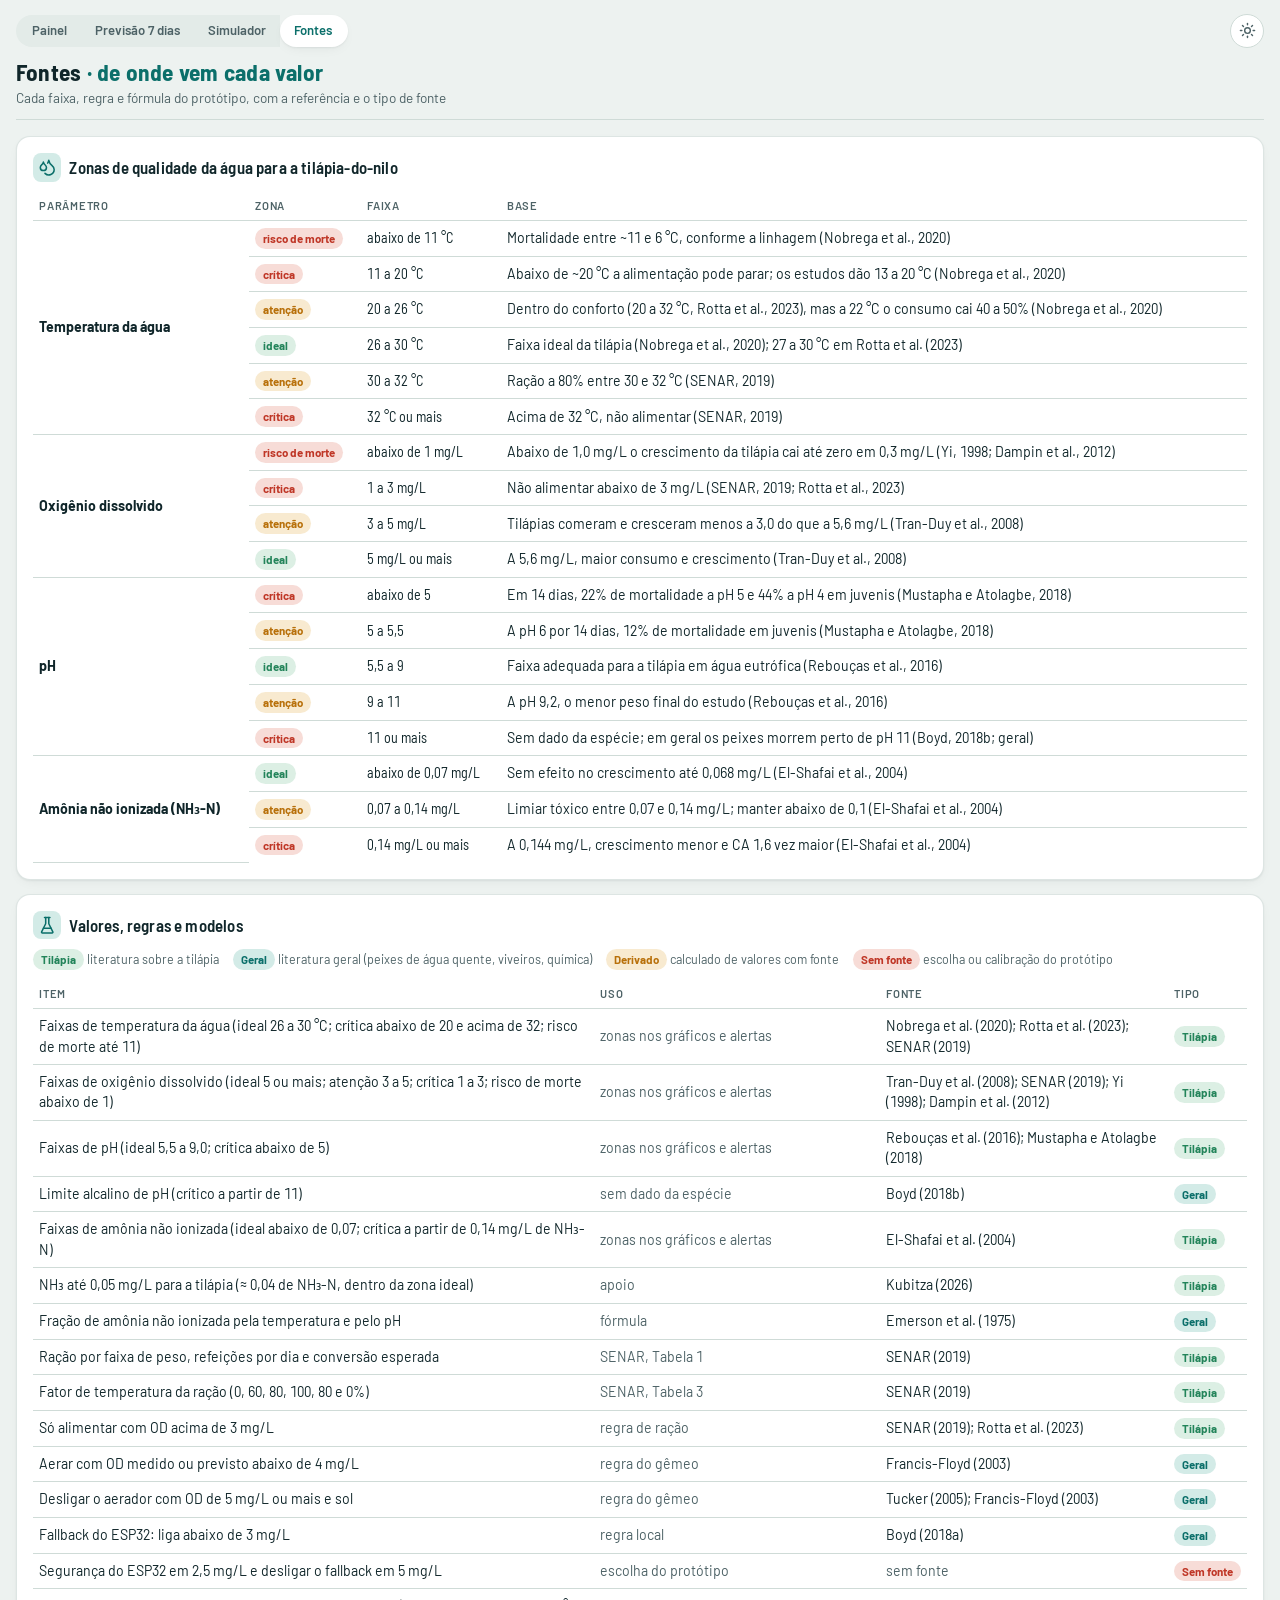
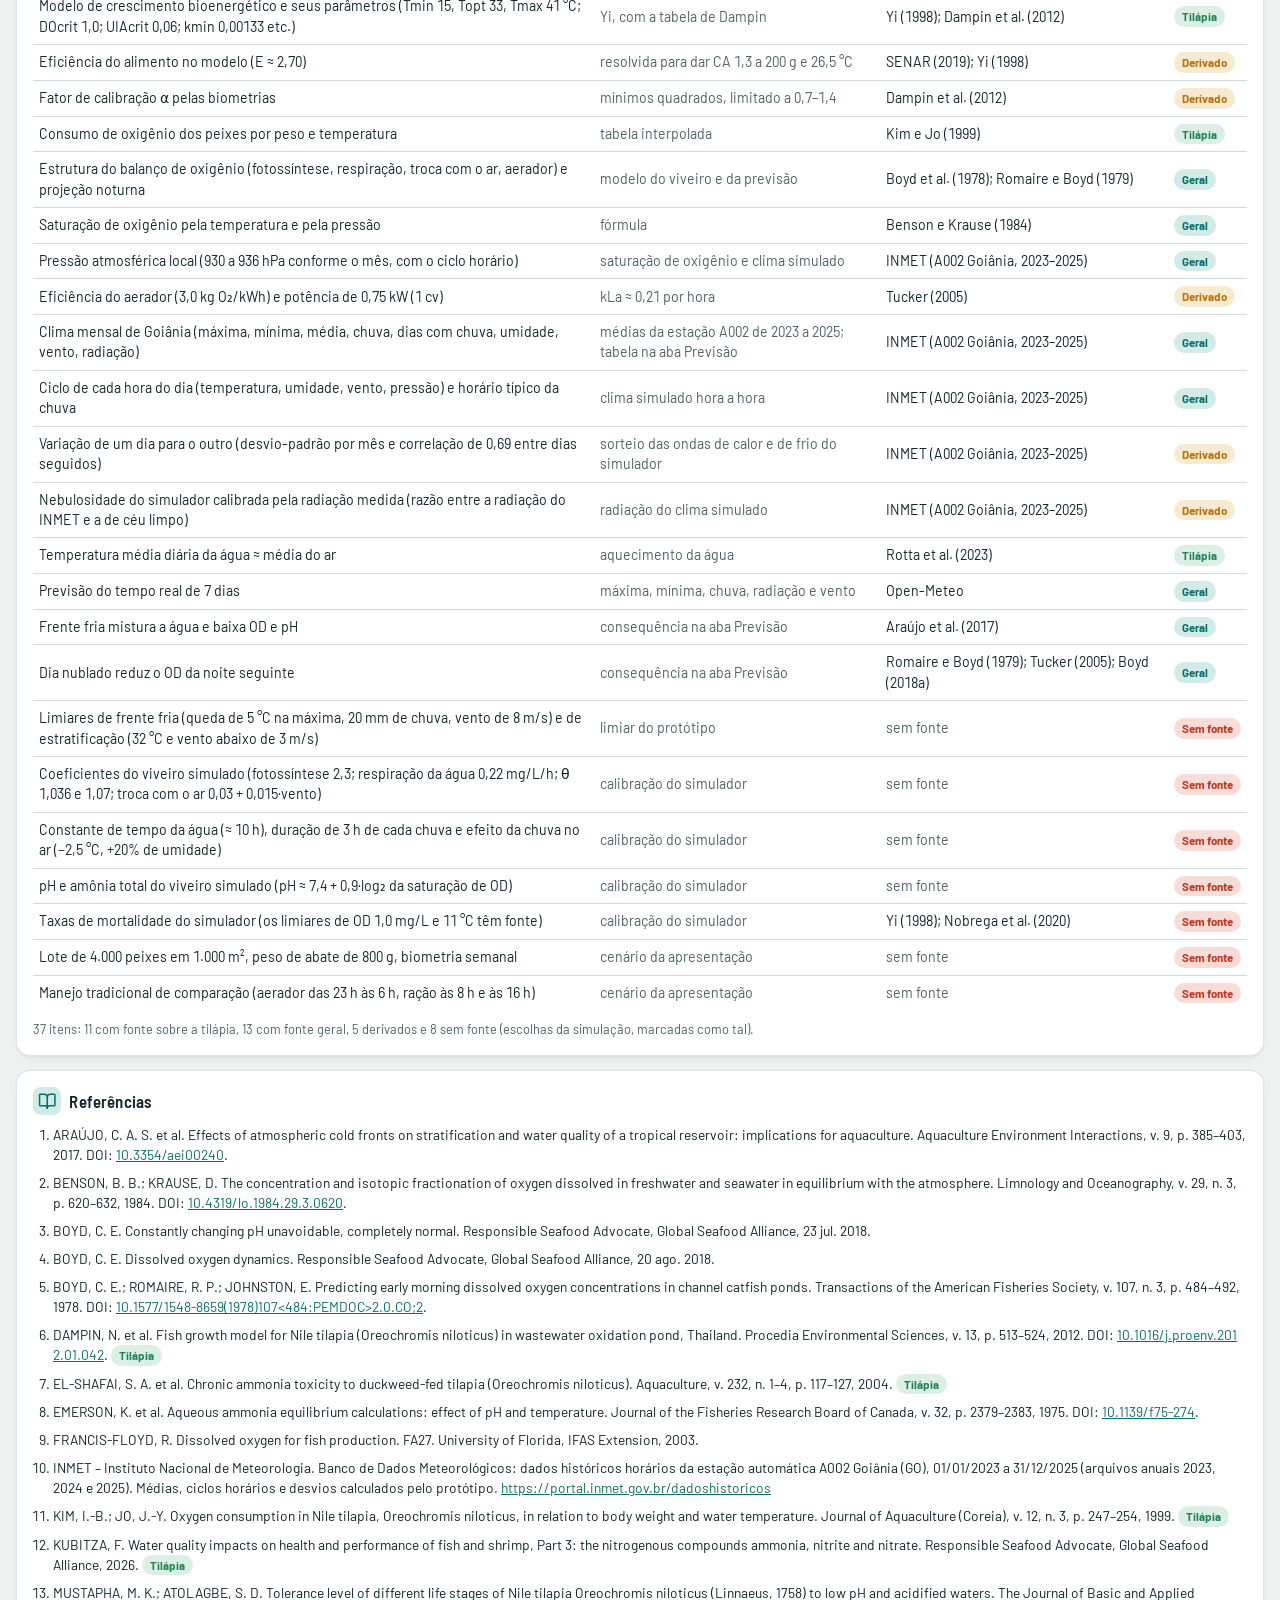
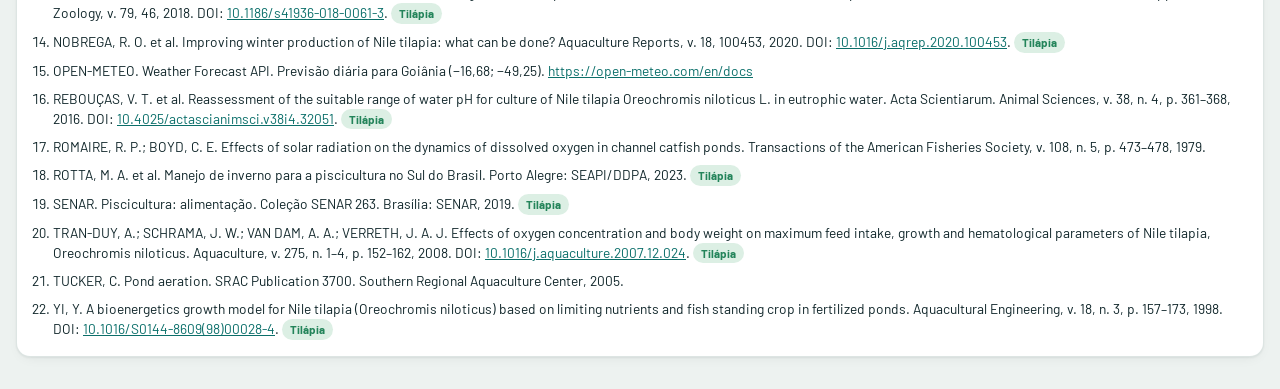
==== commit 3e9da3ee: "Celular como controle remoto e clima do INMET 2023-2025 O painel passa a ser o único dono da simulaç" ====
--- a/fontes.html
+++ b/fontes.html
@@ -269,6 +269,16 @@
 .mc-config details[open] label { margin-top: 8px; }
 #mc-estado { justify-self: center; }
 
+/* clima de referência (INMET) na aba Previsão */
+.clima-ref { width: 100%; border-collapse: collapse; font-size: .84rem; }
+.clima-ref th, .clima-ref td { padding: .38rem .55rem; border-bottom: 1px solid var(--line); text-align: right; white-space: nowrap; }
+.clima-ref th:first-child, .clima-ref td:first-child { text-align: left; }
+.clima-ref th { color: var(--ink-2); font-weight: 600; font-size: .76rem; }
+.clima-ref tr.atual td { background: color-mix(in srgb, var(--accent) 12%, transparent); }
+.pv-comparacao { margin: 0 0 .7rem; font-size: .88rem; line-height: 1.5; }
+
+.espera-painel p { margin: 0 0 .8rem; color: var(--ink-2); line-height: 1.5; }
+
 </style>
 </head>
 <body>
@@ -328,20 +338,105 @@
 const fmtDiaMes = t => { const d = new Date(t); return d.getUTCDate() + ' ' + MESES[d.getUTCMonth()]; };
 
 /* ---------------- clima de Goiânia ----------------
-   Normais climatológicas 1991-2020 do INMET para Goiânia, tiradas dos balanços mensais
-   publicados pelo INMET [inmet]. Valores marcados "d" foram derivados (ver página Fontes):
-   maio e dezembro por interpolação ou pela normal da estação; médias ausentes = (máx+mín)/2 − 0,65 °C. */
+   Estação automática A002 Goiânia (GO) do INMET, dados horários de 01/01/2023 a 31/12/2025 [inmet].
+   Médias calculadas pelo protótipo a partir dos três arquivos anuais do Banco de Dados Meteorológicos
+   (2023.zip, 2024.zip, 2025.zip). Horas sem leitura (-9999) foram ignoradas; 2025 tem falhas de
+   junho a dezembro, então esses meses pesam mais 2023 e 2024. Hora local = UTC − 3.
+   tmax/tmin = média das máximas/mínimas diárias; chuva = total médio do mês; pchuva = fração de dias
+   com 1 mm ou mais; rad = radiação global média em MJ/m²/dia; anomDP = desvio-padrão da temperatura
+   média diária em torno da média do mês; anomAR1 = correlação de um dia com o seguinte. */
 const NORMAIS = {
-  tmax:  [30.6, 31.0, 30.9, 31.2, 30.6 /*d*/, 30.0, 30.6, 32.3 /*d*/, 34.0, 33.2, 31.1, 31.1 /*d*/],
-  tmin:  [20.1, 20.0, 20.0, 19.3, 17.2 /*d*/, 15.2, 14.8, 16.8 /*d*/, 19.4, 20.3, 20.3, 20.2 /*d*/],
-  tmed:  [24.7 /*d*/, 24.7, 24.7, 24.8, 23.3 /*d*/, 22.0 /*d*/, 22.5, 24.5, 26.3, 26.2, 25.0, 25.0 /*d*/],
-  chuva: [249.2, 235.8, 258.5, 137.7, 30.3, 8.4, 1.5, 9.5, 44.3, 144.1, 219.6, 260.8 /*d*/],     // mm/mês
-  // sem fonte (parâmetros do simulador): umidade média e chance de dia chuvoso
-  ur:     [77, 76, 77, 72, 64, 56, 47, 41, 47, 62, 73, 78],
-  pchuva: [0.65, 0.57, 0.55, 0.33, 0.10, 0.03, 0.03, 0.07, 0.20, 0.43, 0.60, 0.68]
+  tmax: [31.1, 32.1, 31.9, 31.8, 30.7, 30.4, 31.1, 32.8, 36.1, 34.6, 33.0, 32.2],
+  tmin: [20.5, 20.0, 20.4, 19.9, 16.0, 14.7, 13.4, 15.4, 19.1, 21.2, 20.9, 20.6],
+  tmed: [24.3, 24.6, 24.8, 24.5, 22.5, 21.7, 21.6, 23.5, 27.1, 26.7, 25.6, 25.0],
+  chuva: [267.6, 236.2, 153.5, 151.7, 28.0, 5.7, 0.0, 7.8, 20.8, 179.4, 299.5, 235.4],
+  pchuva: [0.60, 0.61, 0.46, 0.37, 0.01, 0.01, 0.00, 0.04, 0.13, 0.42, 0.62, 0.66],
+  ur: [76, 73, 73, 73, 64, 60, 52, 44, 42, 61, 69, 72],
+  vento: [0.8, 0.8, 0.8, 0.8, 0.9, 0.8, 0.9, 1.1, 1.1, 0.9, 0.8, 0.8],
+  pressao: [930.8, 931.8, 932.0, 931.8, 934.1, 935.3, 936.0, 934.5, 932.3, 930.8, 930.3, 930.4],
+  rad: [18.6, 19.3, 17.1, 16.3, 16.0, 14.5, 15.3, 15.9, 19.2, 18.3, 19.1, 19.4],
+  anomDP: [1.26, 1.40, 1.33, 1.02, 1.42, 1.07, 1.25, 2.01, 1.54, 2.22, 2.02, 1.49],
+  anomAR1: 0.69,
+  // ciclo médio de cada hora local (0 a 23 h), um vetor por mês
+  hT: [
+    [21.9, 21.6, 21.4, 21.2, 21.0, 20.9, 20.9, 21.8, 23.6, 25.3, 26.8, 27.8, 28.4, 28.8, 28.8, 28.2, 27.4, 26.5, 25.4, 24.1, 23.5, 23.1, 22.6, 22.3],
+    [21.8, 21.5, 21.2, 21.0, 20.8, 20.6, 20.4, 21.2, 23.2, 25.5, 27.6, 29.0, 29.4, 29.7, 29.5, 29.2, 28.4, 27.8, 26.1, 24.7, 23.6, 22.9, 22.5, 22.1],
+    [22.2, 21.9, 21.6, 21.3, 21.1, 20.9, 20.8, 21.5, 23.6, 25.9, 27.4, 28.7, 29.3, 29.7, 29.6, 29.3, 28.4, 27.3, 26.0, 24.7, 24.0, 23.5, 23.0, 22.5],
+    [21.7, 21.4, 21.1, 20.9, 20.7, 20.5, 20.3, 20.7, 23.2, 25.6, 27.5, 28.9, 29.6, 29.9, 30.1, 29.6, 28.7, 27.1, 25.3, 24.2, 23.5, 22.9, 22.4, 22.0],
+    [18.9, 18.4, 17.8, 17.4, 16.9, 16.6, 16.3, 16.7, 19.9, 23.3, 25.9, 27.6, 28.7, 29.3, 29.8, 29.6, 28.8, 27.0, 24.6, 23.2, 22.0, 21.1, 20.3, 19.5],
+    [18.1, 17.5, 16.8, 16.5, 16.0, 15.6, 15.2, 15.4, 17.9, 22.1, 25.1, 27.2, 28.3, 28.9, 29.3, 29.4, 28.0, 26.6, 24.2, 22.5, 21.3, 20.4, 19.5, 18.7],
+    [17.7, 17.0, 16.2, 15.6, 14.9, 14.4, 13.9, 14.0, 17.0, 21.4, 25.2, 27.4, 28.6, 29.5, 30.0, 30.2, 29.0, 27.5, 24.8, 23.2, 21.6, 20.5, 19.5, 18.6],
+    [19.7, 18.9, 18.1, 17.4, 16.8, 16.3, 16.2, 16.9, 20.5, 24.1, 27.1, 29.1, 30.4, 31.3, 31.5, 31.4, 30.8, 29.4, 26.9, 25.1, 23.5, 22.4, 21.1, 20.4],
+    [23.2, 22.4, 21.9, 21.1, 20.6, 20.2, 20.0, 21.2, 24.7, 28.6, 31.2, 32.9, 33.9, 34.3, 34.6, 34.4, 33.9, 32.3, 29.9, 28.1, 26.9, 25.8, 25.0, 24.1],
+    [23.6, 23.2, 22.8, 22.5, 22.1, 21.8, 21.7, 23.3, 25.6, 27.9, 29.9, 31.1, 32.1, 32.5, 32.5, 32.0, 31.3, 30.1, 28.4, 27.0, 26.0, 25.2, 24.7, 24.1],
+    [22.7, 22.4, 22.1, 21.8, 21.6, 21.4, 21.6, 23.1, 25.3, 27.3, 28.8, 29.9, 30.4, 30.8, 30.6, 30.4, 29.5, 28.3, 26.5, 25.2, 24.6, 23.9, 23.5, 23.1],
+    [22.3, 21.9, 21.6, 21.4, 21.3, 21.1, 21.2, 22.4, 24.3, 26.3, 27.6, 28.8, 29.6, 29.9, 30.1, 29.6, 28.7, 28.0, 26.2, 24.8, 24.0, 23.3, 22.9, 22.5]
+  ],
+  hUR: [
+    [87, 88, 89, 90, 90, 90, 91, 88, 80, 71, 65, 61, 58, 56, 56, 59, 62, 65, 69, 76, 79, 81, 83, 84],
+    [86, 86, 88, 89, 90, 90, 91, 89, 81, 71, 62, 55, 52, 51, 51, 52, 55, 58, 65, 72, 77, 80, 82, 84],
+    [84, 86, 87, 88, 89, 90, 90, 88, 79, 68, 62, 57, 54, 52, 52, 53, 57, 60, 66, 72, 75, 79, 81, 83],
+    [86, 88, 89, 89, 90, 90, 90, 90, 80, 69, 61, 54, 51, 50, 48, 50, 53, 59, 67, 73, 77, 80, 82, 85],
+    [80, 82, 84, 86, 87, 88, 88, 88, 76, 62, 53, 46, 41, 38, 36, 36, 37, 44, 53, 59, 65, 70, 73, 77],
+    [74, 76, 79, 81, 83, 84, 85, 85, 77, 60, 48, 40, 36, 33, 31, 30, 33, 37, 46, 52, 58, 62, 67, 71],
+    [66, 68, 72, 74, 77, 79, 81, 82, 72, 54, 41, 33, 29, 26, 25, 24, 25, 29, 36, 41, 48, 53, 58, 62],
+    [54, 57, 61, 64, 67, 70, 70, 68, 57, 44, 35, 29, 26, 23, 22, 22, 22, 24, 29, 34, 38, 43, 47, 51],
+    [50, 53, 56, 60, 62, 64, 65, 64, 50, 37, 30, 26, 23, 23, 22, 23, 23, 26, 30, 35, 37, 41, 45, 48],
+    [72, 74, 76, 78, 80, 81, 81, 76, 66, 56, 49, 45, 42, 40, 40, 41, 44, 46, 51, 57, 61, 65, 68, 71],
+    [80, 82, 83, 85, 86, 86, 87, 81, 71, 62, 56, 52, 49, 48, 48, 48, 51, 56, 63, 68, 72, 76, 78, 79],
+    [84, 86, 87, 88, 89, 89, 89, 86, 76, 67, 61, 56, 52, 51, 51, 51, 55, 58, 65, 71, 75, 78, 81, 83]
+  ],
+  hV: [
+    [0.3, 0.3, 0.2, 0.3, 0.3, 0.2, 0.2, 0.4, 0.8, 1.1, 1.3, 1.4, 1.5, 1.6, 1.5, 1.6, 1.4, 1.2, 0.8, 0.6, 0.5, 0.5, 0.4, 0.5],
+    [0.4, 0.3, 0.3, 0.3, 0.4, 0.3, 0.4, 0.4, 0.8, 1.1, 1.4, 1.5, 1.7, 1.5, 1.4, 1.4, 1.4, 1.2, 1.0, 0.6, 0.6, 0.6, 0.6, 0.4],
+    [0.4, 0.3, 0.3, 0.3, 0.3, 0.3, 0.3, 0.5, 0.8, 1.0, 1.3, 1.5, 1.6, 1.4, 1.5, 1.4, 1.2, 1.1, 0.7, 0.6, 0.4, 0.4, 0.5, 0.4],
+    [0.3, 0.3, 0.3, 0.3, 0.3, 0.4, 0.4, 0.4, 0.7, 1.1, 1.3, 1.5, 1.4, 1.5, 1.4, 1.3, 1.3, 1.2, 0.9, 0.6, 0.5, 0.5, 0.4, 0.3],
+    [0.4, 0.4, 0.3, 0.3, 0.4, 0.4, 0.4, 0.5, 0.8, 1.3, 1.8, 2.0, 1.8, 1.6, 1.6, 1.4, 1.3, 1.1, 0.6, 0.5, 0.4, 0.4, 0.5, 0.4],
+    [0.5, 0.5, 0.4, 0.4, 0.4, 0.4, 0.4, 0.4, 0.6, 1.1, 1.7, 1.9, 1.7, 1.7, 1.5, 1.4, 1.2, 0.9, 0.6, 0.4, 0.5, 0.5, 0.5, 0.5],
+    [0.5, 0.5, 0.5, 0.4, 0.4, 0.3, 0.4, 0.4, 0.6, 1.1, 1.8, 1.9, 1.9, 1.7, 1.6, 1.5, 1.3, 1.1, 0.5, 0.5, 0.5, 0.5, 0.6, 0.5],
+    [0.7, 0.7, 0.6, 0.6, 0.6, 0.6, 0.6, 0.7, 1.0, 1.5, 1.8, 1.9, 1.9, 1.9, 1.7, 1.7, 1.6, 1.3, 0.8, 0.9, 0.8, 0.6, 0.7, 0.6],
+    [0.4, 0.4, 0.4, 0.4, 0.5, 0.6, 0.6, 0.6, 1.0, 1.6, 1.8, 1.9, 1.9, 2.0, 2.0, 1.9, 1.7, 1.4, 1.0, 0.8, 0.7, 0.7, 0.6, 0.5],
+    [0.5, 0.4, 0.4, 0.5, 0.4, 0.4, 0.4, 0.7, 1.0, 1.3, 1.5, 1.6, 1.5, 1.6, 1.6, 1.5, 1.5, 1.1, 0.9, 0.7, 0.7, 0.4, 0.5, 0.6],
+    [0.4, 0.3, 0.3, 0.4, 0.3, 0.3, 0.3, 0.5, 0.8, 1.2, 1.4, 1.5, 1.5, 1.5, 1.6, 1.5, 1.5, 1.3, 1.0, 0.7, 0.7, 0.5, 0.5, 0.5],
+    [0.4, 0.4, 0.2, 0.2, 0.3, 0.4, 0.3, 0.5, 0.9, 1.2, 1.4, 1.5, 1.5, 1.5, 1.5, 1.6, 1.3, 1.3, 0.9, 0.7, 0.6, 0.6, 0.5, 0.4]
+  ],
+  hP: [
+    [931.6, 931.1, 930.6, 930.4, 930.3, 930.6, 931.1, 931.7, 932.2, 932.6, 932.6, 932.3, 931.6, 930.8, 930.0, 929.2, 928.7, 928.6, 928.9, 929.6, 930.3, 931.1, 931.7, 931.9],
+    [932.5, 932.1, 931.7, 931.4, 931.4, 931.7, 932.0, 932.6, 933.2, 933.5, 933.5, 933.2, 932.7, 931.9, 931.0, 930.2, 929.6, 929.5, 929.8, 930.4, 931.2, 932.0, 932.7, 932.9],
+    [932.6, 932.3, 931.9, 931.7, 931.6, 931.8, 932.2, 932.7, 933.4, 933.8, 933.8, 933.5, 932.9, 931.9, 931.0, 930.2, 929.9, 929.9, 930.2, 930.7, 931.4, 932.2, 932.7, 932.8],
+    [932.4, 932.0, 931.7, 931.5, 931.4, 931.5, 932.0, 932.6, 933.2, 933.6, 933.7, 933.2, 932.4, 931.5, 930.6, 929.9, 929.7, 929.9, 930.3, 930.9, 931.5, 932.1, 932.4, 932.5],
+    [934.5, 934.2, 933.8, 933.7, 933.6, 933.9, 934.4, 935.0, 935.6, 936.1, 936.0, 935.6, 934.8, 933.9, 933.0, 932.6, 932.5, 932.7, 933.0, 933.3, 933.9, 934.2, 934.6, 934.6],
+    [935.7, 935.4, 935.1, 934.9, 934.9, 935.1, 935.5, 936.1, 936.9, 937.2, 937.1, 936.7, 935.9, 935.0, 934.1, 933.6, 933.5, 933.7, 934.1, 934.5, 935.0, 935.5, 935.7, 935.7],
+    [936.5, 936.2, 935.8, 935.6, 935.5, 935.7, 936.2, 936.8, 937.5, 937.9, 938.0, 937.6, 936.8, 935.8, 934.9, 934.3, 934.2, 934.4, 934.8, 935.0, 935.7, 936.0, 936.5, 936.6],
+    [935.1, 934.7, 934.4, 934.2, 934.2, 934.4, 935.0, 935.6, 936.1, 936.5, 936.5, 936.0, 935.1, 934.2, 933.2, 932.7, 932.5, 932.7, 933.1, 933.5, 934.1, 934.6, 934.9, 935.1],
+    [932.9, 932.5, 932.0, 931.9, 931.9, 932.3, 933.1, 933.8, 934.3, 934.4, 934.3, 933.8, 932.9, 931.9, 930.9, 930.2, 930.0, 930.2, 930.6, 931.2, 931.8, 932.4, 932.8, 933.0],
+    [931.3, 930.9, 930.4, 930.3, 930.4, 930.8, 931.3, 932.0, 932.6, 932.8, 932.7, 932.3, 931.4, 930.3, 929.3, 928.6, 928.3, 928.5, 929.1, 929.9, 930.6, 931.3, 931.8, 931.7],
+    [930.9, 930.4, 929.9, 929.7, 929.9, 930.3, 930.8, 931.4, 931.9, 932.2, 932.0, 931.6, 930.9, 930.0, 929.0, 928.3, 928.0, 928.1, 928.6, 929.3, 930.2, 930.9, 931.3, 931.3],
+    [930.9, 930.4, 930.0, 929.9, 930.0, 930.3, 930.9, 931.5, 931.9, 932.2, 932.2, 931.8, 931.1, 930.3, 929.4, 928.7, 928.2, 928.2, 928.6, 929.3, 930.1, 930.8, 931.3, 931.4]
+  ],
+  hChuva: [
+    [15.9, 15.1, 4.5, 2.9, 1.1, 1.5, 3.7, 6.3, 5.2, 2.5, 10.6, 8.9, 10.8, 5.3, 8.9, 10.9, 21.9, 42.5, 17.7, 14.5, 11.2, 18.6, 19.1, 8.1],
+    [10.2, 6.7, 5.4, 5.3, 5.0, 3.4, 1.8, 4.5, 2.0, 0.3, 0.3, 0.5, 0.6, 5.5, 18.7, 36.6, 23.2, 9.6, 3.5, 6.2, 31.4, 22.7, 16.9, 16.2],
+    [1.8, 4.3, 4.7, 3.1, 14.4, 10.5, 1.8, 0.5, 2.0, 0.7, 6.1, 3.9, 8.8, 8.9, 9.2, 7.5, 23.0, 14.7, 3.7, 3.1, 3.5, 4.5, 5.4, 7.3],
+    [0.7, 1.0, 1.8, 3.3, 8.7, 3.9, 4.5, 1.4, 2.9, 0.1, 0.4, 0.2, 0.7, 0.4, 13.7, 6.0, 10.9, 35.8, 14.5, 15.0, 7.7, 2.0, 6.1, 10.2],
+    [0.0, 0.0, 0.0, 0.0, 0.1, 0.0, 0.1, 0.1, 0.0, 0.0, 0.0, 0.1, 0.0, 0.0, 0.0, 0.0, 0.0, 0.2, 21.8, 2.9, 0.2, 0.0, 0.0, 0.0],
+    [1.9, 2.4, 0.1, 0.0, 3.0, 0.8, 0.3, 0.1, 0.0, 0.1, 0.0, 0.0, 0.0, 0.0, 0.1, 0.0, 0.0, 0.0, 0.0, 0.0, 0.0, 0.0, 0.0, 0.0],
+    [0.0, 0.0, 0.0, 0.0, 0.0, 0.0, 0.0, 0.0, 0.0, 0.0, 0.0, 0.0, 0.0, 0.0, 0.0, 0.0, 0.0, 0.0, 0.0, 0.0, 0.0, 0.0, 0.0, 0.0],
+    [0.0, 0.0, 0.0, 1.6, 0.2, 0.0, 0.0, 0.5, 0.0, 0.0, 0.0, 0.3, 0.1, 0.0, 0.0, 0.1, 0.1, 0.0, 0.0, 0.0, 0.0, 1.6, 2.0, 0.4],
+    [0.1, 0.9, 0.1, 0.0, 1.6, 0.0, 0.2, 0.1, 0.4, 0.0, 0.1, 0.3, 0.1, 4.8, 2.4, 0.9, 0.7, 0.7, 4.2, 0.4, 0.0, 0.5, 0.1, 0.1],
+    [8.3, 1.3, 4.1, 0.5, 14.9, 11.3, 3.3, 1.9, 0.6, 3.7, 3.0, 3.7, 11.2, 6.6, 4.1, 19.9, 16.4, 3.0, 7.5, 12.9, 17.7, 12.5, 3.5, 7.5],
+    [19.9, 20.6, 14.4, 37.3, 6.5, 2.1, 4.9, 3.2, 0.8, 1.2, 1.7, 0.9, 1.6, 3.1, 1.6, 14.7, 22.9, 50.0, 36.3, 22.1, 11.0, 11.8, 4.6, 6.3],
+    [2.1, 6.5, 11.0, 6.9, 13.1, 11.0, 8.7, 7.6, 6.0, 6.6, 4.2, 3.0, 2.8, 4.7, 4.9, 7.3, 25.1, 12.2, 23.9, 8.0, 13.6, 13.3, 15.1, 2.9]
+  ],
+  extremos: { tmax: 41.1, tmin: 6.2, chuvaDia: 91.2 },
+  periodo: '2023–2025', estacao: 'A002 Goiânia'
 };
-// pressão pela atmosfera padrão a 749 m de altitude (≈ 926 hPa)
-const PRESSAO_LOCAL = 1013.25 * Math.pow(1 - 2.25577e-5 * 749, 5.25588);
+// pressão média medida na estação (727 m de altitude), média dos 12 meses
+const PRESSAO_LOCAL = NORMAIS.pressao.reduce((x, y) => x + y, 0) / 12;
+// valor do ciclo horário no instante h (horas decimais), interpolando entre as horas
+const cicloHora = (v, h) => { const i = Math.floor(h) % 24, f = h - Math.floor(h); return v[i] * (1 - f) + v[(i + 1) % 24] * f; };
+// a média das horas suaviza os extremos; o formato do ciclo médio é esticado até a máxima e a mínima diárias médias
+const cicloTemp = (m, h) => { const v = NORMAIS.hT[m], lo = Math.min(...v), hi = Math.max(...v); return NORMAIS.tmin[m] + (cicloHora(v, h) - lo) / (hi - lo) * (NORMAIS.tmax[m] - NORMAIS.tmin[m]); };
 const LAT = -16.68 * Math.PI / 180;
 function radiacaoCeuLimpo(t) {           // W/m², céu limpo, latitude de Goiânia
   const doy = diaDoAno(t), h = horaDe(t);
@@ -351,29 +446,43 @@
   return s > 0 ? 1080 * Math.pow(s, 1.2) : 0;
 }
 
+// razão média entre a radiação medida (INMET) e a de céu limpo, por mês: calibra a nebulosidade do simulador
+const KT_MES = NORMAIS.rad.map((r, m) => {
+  const t0 = Date.UTC(2025, m, 15); let cs = 0;
+  for (let t = t0; t < t0 + DIA; t += 10 * MIN) cs += radiacaoCeuLimpo(t) * 600 / 1e6;
+  return Math.min(0.95, r / cs);
+});
 class Clima {
-  constructor(seed) { this.r = rng(seed); this.dia = -1; this.anom = 0; this.chuvoso = false; this.nuvemDia = 0.85; this.Ta = 24; this.UR = 70; this.rad = 0; this.chuva = 0; this.vento = 1; this.pressao = 926; this.nuvem = 0.85; }
+  constructor(seed) { this.r = rng(seed); this.dia = -1; this.anom = 0; this.chuvoso = false; this.nuvemDia = 0.85; this.Ta = 24; this.UR = 70; this.rad = 0; this.chuva = 0; this.vento = 1; this.pressao = PRESSAO_LOCAL; this.nuvem = 0.85; this.ruidoVento = 0; }
   passo(t, ctl) {
     const m = mesDe(t), h = horaDe(t), dia = Math.floor(t / DIA);
-    if (dia !== this.dia) {                // sorteios diários: anomalia térmica, chuva, nebulosidade
+    if (dia !== this.dia) {                // sorteios diários com as estatísticas do INMET A002 2023-2025
       this.dia = dia;
-      const seco = NORMAIS.pchuva[m] < 0.2;
-      this.anom = 0.7 * this.anom + gauss(this.r) * (seco ? 1.6 : 1.0);
-      this.chuvoso = this.r() < NORMAIS.pchuva[m];
-      this.nuvemDia = this.chuvoso ? 0.35 + 0.25 * this.r() : (seco ? 0.86 + 0.12 * this.r() : 0.62 + 0.3 * this.r());
-      this.inicioChuva = 13 + 4 * this.r();
-      this.mmDia = NORMAIS.chuva[m] / (30 * Math.max(0.03, NORMAIS.pchuva[m]));
+      // anomalia da média diária: AR(1) com o desvio-padrão e a autocorrelação medidos
+      const rho = NORMAIS.anomAR1;
+      this.anom = rho * this.anom + Math.sqrt(1 - rho * rho) * NORMAIS.anomDP[m] * gauss(this.r);
+      const p = NORMAIS.pchuva[m];
+      this.chuvoso = this.r() < p;
+      // nebulosidade: média do mês igual à razão medida/céu limpo; dia de chuva com 65% dessa luz
+      const kt = KT_MES[m], fSeco = p < 1 ? (1 - 0.65 * p) / (1 - p) : 1;
+      this.nuvemDia = clamp(kt * (this.chuvoso ? 0.65 : fSeco) * (1 + 0.12 * gauss(this.r)), 0.1, 1);
+      // hora de início da chuva sorteada pela distribuição horária da chuva no mês (linha h = chuva entre h-1 e h)
+      const pesos = NORMAIS.hChuva[m], tot = pesos.reduce((x, y) => x + y, 0);
+      let u = this.r() * tot, hh = 0; while (hh < 23 && u > pesos[hh]) { u -= pesos[hh]; hh++; }
+      this.inicioChuva = (hh + 23) % 24 + this.r();
+      this.mmDia = p > 0 ? NORMAIS.chuva[m] / (30.4 * p) : 0;
     }
-    const chovendoAgora = (ctl.chuvaForcada || (this.chuvoso && h >= this.inicioChuva && h < this.inicioChuva + 3));
+    const dh = (h - this.inicioChuva + 24) % 24;
+    const chovendoAgora = (ctl.chuvaForcada || (this.chuvoso && dh < 3));
     this.chuva = chovendoAgora ? (ctl.chuvaForcada ? 12 : this.mmDia / 3) : 0;
     this.nuvem = ctl.nuvemManual != null ? ctl.nuvemManual : (chovendoAgora ? 0.25 : this.nuvemDia);
     this.rad = radiacaoCeuLimpo(t) * this.nuvem;
-    // ciclo diário entre a mínima e a máxima normais do mês (INMET), mais a anomalia do dia
-    const meio = (NORMAIS.tmax[m] + NORMAIS.tmin[m]) / 2, amp = (NORMAIS.tmax[m] - NORMAIS.tmin[m]) / 2;
-    this.Ta = meio + this.anom + ctl.deltaTempAr + amp * Math.sin(2 * Math.PI * (h - 9) / 24) - (chovendoAgora ? 2.5 : 0);
-    this.UR = clamp(NORMAIS.ur[m] + 17 * Math.cos(2 * Math.PI * (h - 5) / 24) + (chovendoAgora ? 25 : 0) - ctl.deltaTempAr * 1.2, 15, 100);
-    this.vento = Math.max(0, 1.1 + 1.6 * Math.max(0, Math.sin(2 * Math.PI * (h - 8) / 24)) + 0.4 * gauss(this.r) * 0.5 + ctl.ventoExtra + (chovendoAgora ? 2 : 0));
-    this.pressao = PRESSAO_LOCAL + 1.2 * Math.cos(2 * Math.PI * (h - 10) / 12) + ctl.deltaTempAr * -0.3;
+    // ciclo horário médio do mês (INMET), mais a anomalia do dia; a chuva esfria o ar
+    this.Ta = cicloTemp(m, h) + this.anom + ctl.deltaTempAr - (chovendoAgora ? 2.5 : 0);
+    this.UR = clamp(cicloHora(NORMAIS.hUR[m], h) - 2.5 * this.anom + (chovendoAgora ? 20 : 0) - ctl.deltaTempAr * 1.2, 15, 100);
+    this.ruidoVento = 0.9 * (this.ruidoVento || 0) + 0.1 * gauss(this.r);
+    this.vento = Math.max(0, cicloHora(NORMAIS.hV[m], h) * (1 + 0.8 * this.ruidoVento) + ctl.ventoExtra + (chovendoAgora ? 2 : 0));
+    this.pressao = cicloHora(NORMAIS.hP[m], h) - ctl.deltaTempAr * 0.3;
   }
 }
 
@@ -849,7 +958,7 @@
   }
   return { alfa: melhor.alfa, rmse: Math.sqrt(melhor.erro / (biometrias.length - 1)), n: biometrias.length };
 }
-// projeção até o abate com as normais do INMET (água ≈ média do ar, Rotta et al. 2023, mais o desvio atual medido)
+// projeção até o abate com as médias do INMET A002 2023-2025 (água ≈ média do ar, Rotta et al. 2023, mais o desvio atual medido)
 function projetarCrescimento(W0, t0, alfa, desvioAgua, alvo = 800, diasMax = 240) {
   const pts = [{ t: t0, W: W0 }]; let W = W0, t = t0, abate = null;
   for (let d = 1; d <= diasMax; d++) {
@@ -965,7 +1074,7 @@
   if (ph != null) alerta('ph', 'ph', ph, vir(ph, 2), { critico: 'pH crítico', atencao: 'pH fora da faixa ideal' });
   if (uia != null) alerta('nh3', 'nh3', uia, `${vir(uia, 3)} mg/L de NH₃-N`, { critico: 'Amônia tóxica alta', atencao: 'Amônia tóxica acima do ideal' });
   if (extras.divergencia) a.push({ id: 'div', nivel: 'atencao', titulo: 'Leitura fora do esperado', texto: extras.divergencia });
-  if (extras.anomaliaAr != null && extras.anomaliaAr < -4) a.push({ id: 'frio', nivel: 'atencao', titulo: 'Frente fria', texto: `Ar ${Math.abs(extras.anomaliaAr).toFixed(1)} °C abaixo da normal de ${MESES[extras.mes]} (INMET). A água esfria e a frente fria pode misturar a coluna d'água (Araújo et al., 2017).` });
+  if (extras.anomaliaAr != null && extras.anomaliaAr < -4) a.push({ id: 'frio', nivel: 'atencao', titulo: 'Frente fria', texto: `Ar ${Math.abs(extras.anomaliaAr).toFixed(1)} °C abaixo da média de ${MESES[extras.mes]} (INMET 2023–2025). A água esfria e a frente fria pode misturar a coluna d'água (Araújo et al., 2017).` });
   if (extras.falhaAerador) a.push({ id: 'aer', nivel: 'critico', titulo: 'Aerador sem efeito', texto: 'O aerador está ligado, mas o OD continua caindo. Verificar o equipamento.' });
   return a;
 }
@@ -1212,7 +1321,7 @@
   araujo2017: { c: 'Araújo et al. (2017)', t: 'ARAÚJO, C. A. S. et al. Effects of atmospheric cold fronts on stratification and water quality of a tropical reservoir: implications for aquaculture. Aquaculture Environment Interactions, v. 9, p. 385–403, 2017.', doi: '10.3354/aei00240', esp: false },
   benson1984: { c: 'Benson e Krause (1984)', t: 'BENSON, B. B.; KRAUSE, D. The concentration and isotopic fractionation of oxygen dissolved in freshwater and seawater in equilibrium with the atmosphere. Limnology and Oceanography, v. 29, n. 3, p. 620–632, 1984.', doi: '10.4319/lo.1984.29.3.0620', esp: false },
   emerson1975: { c: 'Emerson et al. (1975)', t: 'EMERSON, K. et al. Aqueous ammonia equilibrium calculations: effect of pH and temperature. Journal of the Fisheries Research Board of Canada, v. 32, p. 2379–2383, 1975.', doi: '10.1139/f75-274', esp: false },
-  inmet: { c: 'INMET (normais 1991–2020)', t: 'INMET. Normais climatológicas do Brasil 1991–2020 e balanços mensais da estação de Goiânia (GO). Instituto Nacional de Meteorologia.', url: 'https://portal.inmet.gov.br', esp: false },
+  inmet: { c: 'INMET (A002 Goiânia, 2023–2025)', t: 'INMET – Instituto Nacional de Meteorologia. Banco de Dados Meteorológicos: dados históricos horários da estação automática A002 Goiânia (GO), 01/01/2023 a 31/12/2025 (arquivos anuais 2023, 2024 e 2025). Médias, ciclos horários e desvios calculados pelo protótipo.', url: 'https://portal.inmet.gov.br/dadoshistoricos', esp: false },
   openmeteo: { c: 'Open-Meteo', t: 'OPEN-METEO. Weather Forecast API. Previsão diária para Goiânia (−16,68; −49,25).', url: 'https://open-meteo.com/en/docs', esp: false },
 };
 const citar = ks => ks.map(k => REFS[k] ? REFS[k].c : k).join('; ');
@@ -1238,16 +1347,19 @@
   ['Consumo de oxigênio dos peixes por peso e temperatura', 'tabela interpolada', ['kimjo1999'], 'especie'],
   ['Estrutura do balanço de oxigênio (fotossíntese, respiração, troca com o ar, aerador) e projeção noturna', 'modelo do viveiro e da previsão', ['boyd1978', 'romaire1979'], 'geral'],
   ['Saturação de oxigênio pela temperatura e pela pressão', 'fórmula', ['benson1984'], 'geral'],
-  ['Pressão local de 926 hPa (749 m de altitude)', 'atmosfera padrão', [], 'derivado'],
+  ['Pressão atmosférica local (930 a 936 hPa conforme o mês, com o ciclo horário)', 'saturação de oxigênio e clima simulado', ['inmet'], 'geral'],
   ['Eficiência do aerador (3,0 kg O₂/kWh) e potência de 0,75 kW (1 cv)', 'kLa ≈ 0,21 por hora', ['tucker2005'], 'derivado'],
-  ['Clima mensal de Goiânia (máxima, mínima, média, chuva)', 'normais; meses sem boletim derivados da média', ['inmet'], 'geral'],
+  ['Clima mensal de Goiânia (máxima, mínima, média, chuva, dias com chuva, umidade, vento, radiação)', 'médias da estação A002 de 2023 a 2025; tabela na aba Previsão', ['inmet'], 'geral'],
+  ['Ciclo de cada hora do dia (temperatura, umidade, vento, pressão) e horário típico da chuva', 'clima simulado hora a hora', ['inmet'], 'geral'],
+  ['Variação de um dia para o outro (desvio-padrão por mês e correlação de 0,69 entre dias seguidos)', 'sorteio das ondas de calor e de frio do simulador', ['inmet'], 'derivado'],
+  ['Nebulosidade do simulador calibrada pela radiação medida (razão entre a radiação do INMET e a de céu limpo)', 'radiação do clima simulado', ['inmet'], 'derivado'],
   ['Temperatura média diária da água ≈ média do ar', 'aquecimento da água', ['rotta2023'], 'especie'],
   ['Previsão do tempo real de 7 dias', 'máxima, mínima, chuva, radiação e vento', ['openmeteo'], 'geral'],
   ['Frente fria mistura a água e baixa OD e pH', 'consequência na aba Previsão', ['araujo2017'], 'geral'],
   ['Dia nublado reduz o OD da noite seguinte', 'consequência na aba Previsão', ['romaire1979', 'tucker2005', 'boyd2018a'], 'geral'],
   ['Limiares de frente fria (queda de 5 °C na máxima, 20 mm de chuva, vento de 8 m/s) e de estratificação (32 °C e vento abaixo de 3 m/s)', 'limiar do protótipo', [], 'sem'],
   ['Coeficientes do viveiro simulado (fotossíntese 2,3; respiração da água 0,22 mg/L/h; θ 1,036 e 1,07; troca com o ar 0,03 + 0,015·vento)', 'calibração do simulador', [], 'sem'],
-  ['Constante de tempo da água (≈ 10 h), umidade relativa e chance de chuva por mês', 'calibração do simulador', [], 'sem'],
+  ['Constante de tempo da água (≈ 10 h), duração de 3 h de cada chuva e efeito da chuva no ar (−2,5 °C, +20% de umidade)', 'calibração do simulador', [], 'sem'],
   ['pH e amônia total do viveiro simulado (pH ≈ 7,4 + 0,9·log₂ da saturação de OD)', 'calibração do simulador', [], 'sem'],
   ['Taxas de mortalidade do simulador (os limiares de OD 1,0 mg/L e 11 °C têm fonte)', 'calibração do simulador', ['yi1998', 'nobrega2020'], 'sem'],
   ['Lote de 4.000 peixes em 1.000 m², peso de abate de 800 g, biometria semanal', 'cenário da apresentação', [], 'sem'],
@@ -1280,7 +1392,7 @@
   constructor() {
     this.id = Math.random().toString(36).slice(2); this.vistos = new Set(); this.ouvintes = [];
     this.mqtt = null; this.mqttOk = false; this.info = null; this.cfg = null; this.modoRede = null; this.prefixo = TOPICO;
-    this.fila = []; this.aoMudarRede = () => {}; this.ultEspelho = 0;
+    this.fila = []; this.aoMudarRede = () => {}; this.aoConectar = []; this.ultEspelho = 0;
     try { this.bc = new BroadcastChannel('gemeo-viveiro1'); this.bc.onmessage = e => this.chegou(e.data); } catch (e) { this.bc = null; }
     window.addEventListener('storage', e => { if (e.key === 'gemeo-viveiro1' && e.newValue) { try { this.chegou(JSON.parse(e.newValue)); } catch (_) {} } });
     this.pronto = this.iniciarMqtt().catch(() => {}).then(() => { const f = this.fila; this.fila = null; if (this.mqttOk) for (const m of f) this.publicar(m); });
@@ -1317,10 +1429,16 @@
     if (this.mqtt) { try { this.mqtt.end(true); } catch (_) {} }
     this.prefixo = prefixo; this.mqttOk = false; this.erroRede = null;
     await new Promise(ok => {
-      const c = window.mqtt.connect(url, { clientId: 'web-' + this.id, reconnectPeriod: 2000, keepalive: 30, connectTimeout: 6000, ...extra });
-      this.mqtt = c; const fim = setTimeout(ok, 6000);
-      c.on('connect', () => { this.mqttOk = true; this.erroRede = null; c.subscribe(this.topicoAbas); clearTimeout(fim); ok(); this.aoMudarRede(); });
+      const c = window.mqtt.connect(url, { clientId: 'web-' + this.id, reconnectPeriod: 1500, keepalive: 20, connectTimeout: 10000, clean: true, ...extra });
+      this.mqtt = c; const fim = setTimeout(ok, 10000);
+      c.on('connect', () => {
+        this.mqttOk = true; this.erroRede = null;
+        c.subscribe(this.topicoAbas, { qos: 1 }, () => { for (const f of this.aoConectar) { try { f(); } catch (_) {} } });
+        clearTimeout(fim); ok(); this.aoMudarRede();
+      });
+      c.on('reconnect', () => this.aoMudarRede());
       c.on('error', e => { this.erroRede = e && e.message; this.aoMudarRede(); });
+      c.on('offline', () => { this.mqttOk = false; this.aoMudarRede(); });
       c.on('close', () => { if (this.mqttOk) { this.mqttOk = false; this.aoMudarRede(); } });
       c.on('message', (t, pl) => { if (t === this.topicoAbas) { try { this.chegou(JSON.parse(pl.toString())); } catch (_) {} } });
     });
@@ -1331,7 +1449,9 @@
     if (this.modoRede === 'local') return `http://${this.info.ips[0]}:${this.info.porta}/simulador.html`;
     return this.cfg ? base + 'simulador.html#mqtt=' + codificar(this.cfg) : '';
   }
-  publicar(m) { try { this.mqtt.publish(this.topicoAbas, JSON.stringify(m)); } catch (_) {} }
+  // ações do controle remoto vão com QoS 1 (entrega garantida); o resto é estado periódico, QoS 0
+  publicar(m) { try { this.mqtt.publish(this.topicoAbas, JSON.stringify(m), { qos: m.tipo === 'acao' ? 1 : 0 }); } catch (_) {} }
+  textoRede() { return this.mqttOk ? this.descricaoRede() + ' conectado' : this.erroRede ? this.descricaoRede() + ': sem conexão, tentando de novo' : this.descricaoRede() + ': conectando...'; }
   // espelha as leituras nos tópicos do contrato (…/agua/od etc.), para ver num cliente MQTT
   espelhar(leituras, t) {
     if (!this.mqttOk || !leituras || Date.now() - this.ultEspelho < 1000) return; this.ultEspelho = Date.now();
@@ -1481,7 +1601,66 @@
   { k: 'pH', nome: 'pH', un: '', min: 5, max: 10, passo: 0.05, d: 2 },
   { k: 'TAN', nome: 'Amônia total (NAT)', un: 'mg/L', min: 0, max: 6, passo: 0.05, d: 2 }
 ];
-function montarControles(raiz, obterMotor, aoMudar) {
+/* Cada mexida nos controles vira uma ação {a, ...}. Na aba dona da simulação a ação é aplicada direto;
+   no celular (controle remoto) ela é enviada ao dono, que aplica e devolve o estado. As ações são
+   absolutas (ex.: "pausado = true", não "inverter"), então repetir uma ação não muda o resultado. */
+function aplicarAcao(motor, ac) {
+  const s = motor.sim;
+  switch (ac.a) {
+    case 'vel': motor.vel = +ac.v; break;
+    case 'pausa': motor.pausado = !!ac.v; break;
+    case 'evento': { const e = EVENTOS.find(x => x.id === ac.id); if (e) e.aplicar(s); break; }
+    case 'sensor': if (SENSORES.some(x => x.k === ac.k)) { s.v[ac.k] = +ac.v; if (ac.trava) s.ctl.travas[ac.k] = +ac.v; } break;
+    case 'trava': if (ac.on) s.ctl.travas[ac.k] = +ac.v; else delete s.ctl.travas[ac.k]; break;
+    case 'dta': s.ctl.deltaTempAr = +ac.v; break;
+    case 'nuvem': s.ctl.nuvemManual = ac.v == null ? null : +ac.v; break;
+    case 'vento': s.ctl.ventoExtra = +ac.v; break;
+    case 'chuva': s.ctl.chuvaForcada = !!ac.on; break;
+    case 'net': if (s.ctl.internet !== !!ac.on) { s.temporarios = s.temporarios.filter(t => t.chave !== 'ctl.internet'); s.ctl.internet = !!ac.on; s.registrar(ac.on ? 'Internet do ESP32 restabelecida' : 'Internet do ESP32 desligada'); } break;
+    case 'falha': s.temporarios = s.temporarios.filter(t => t.chave !== 'ctl.falhaAerador'); s.ctl.falhaAerador = !!ac.on; break;
+    case 'manejo': { const m = ac.on ? 'gemeo' : 'tradicional'; if (s.ctl.manejo !== m) { s.ctl.manejo = m; s.registrar(ac.on ? 'Viveiro passa a seguir o gêmeo' : 'Viveiro passa ao manejo tradicional'); } break; }
+    case 'biometria': { const b = s.biometria(); s.registrar(`Biometria: peso médio ${fmt(b.W, 1)} g`); break; }
+  }
+}
+// executor da aba dona: aplica a ação; "reiniciar" troca o motor (trocar(novoMotor))
+function executorLocal(obterMotor, trocar, depois) {
+  return ac => {
+    if (ac.a === 'reiniciar') { if (CENARIOS[ac.cen]) trocar(new Motor(new Simulador(ac.cen), obterMotor().vel)); }
+    else aplicarAcao(obterMotor(), ac);
+    depois(ac);
+  };
+}
+// estado compacto que o dono envia ao celular (só o que a tela de controles mostra)
+function estadoRemoto(motor) {
+  const s = motor.sim, v = s.v, c = s.clima;
+  return { tipo: 'estado', t: s.t, cenario: s.cenario, vel: motor.vel, pausado: motor.pausado,
+    v: { Tw: v.Tw, OD: v.OD, pH: v.pH, TAN: v.TAN, aerador: v.aerador, W: v.W, N: v.N },
+    clima: { Ta: c.Ta, UR: c.UR, rad: c.rad, nuvem: c.nuvem }, ctl: s.ctl,
+    temporarios: s.temporarios.map(e => ({ chave: e.chave, rotulo: e.rotulo })), eventos: s.eventos.slice(-12),
+    biometrias: s.biometrias.slice(-1), origemAerador: s.origemAerador, comp: s.comparacao(), log: motor.logMsgs.slice(-40) };
+}
+// "motor" de leitura montado com o estado recebido, para reaproveitar atualizarControles no celular
+function motorDeEstado(e) {
+  return { vel: e.vel, pausado: e.pausado, logMsgs: e.log || [],
+    sim: { t: e.t, cenario: e.cenario, v: e.v, clima: e.clima, ctl: e.ctl, temporarios: e.temporarios, eventos: e.eventos, biometrias: e.biometrias, origemAerador: e.origemAerador, comparacao: () => e.comp } };
+}
+// a aba dona atende os controles remotos: responde a quem procura, aplica as ações e manda o estado
+function servirRemotos(bus, obterMotor, executar) {
+  const remotos = new Map(); let ultEnvio = 0;
+  const enviarEstado = (forcar) => {
+    const agora = Date.now();
+    for (const [id, visto] of remotos) if (agora - visto > 15000) remotos.delete(id);
+    if (!remotos.size || !obterMotor() || (!forcar && agora - ultEnvio < 500)) return;
+    ultEnvio = agora; bus.enviar(estadoRemoto(obterMotor()));
+  };
+  bus.on(m => {
+    if (!obterMotor()) return;
+    if (m.tipo === 'procurar-dono' || m.tipo === 'oi-remoto') { remotos.set(m.de, Date.now()); if (m.tipo === 'procurar-dono') bus.enviar({ tipo: 'dono', para: m.de }); enviarEstado(true); }
+    else if (m.tipo === 'acao' && m.acao) { remotos.set(m.de, Date.now()); executar(m.acao); enviarEstado(true); }
+  });
+  return { enviarEstado, remotos };
+}
+function montarControles(raiz, obterMotor, executar) {
   raiz.innerHTML = `
   <section class="card s12">
     <header><h2>Tempo e cenário</h2><span class="sutil" id="c-relogio"></span></header>
@@ -1534,28 +1713,34 @@
     <header><h2>Eventos no viveiro</h2></header>
     <ul class="log" id="c-eventos"></ul>
   </section>`;
-  const M = obterMotor;
-  raiz.querySelectorAll('[data-vel]').forEach(b => b.onclick = () => { M().vel = +b.dataset.vel; aoMudar(); });
-  $('#c-pausa', raiz).onclick = () => { M().pausado = !M().pausado; aoMudar(); };
-  $('#c-reiniciar', raiz).onclick = () => { aoMudar('reiniciar', $('#c-cenario', raiz).value); };
-  raiz.querySelectorAll('[data-ev]').forEach(b => b.onclick = () => { EVENTOS.find(e => e.id === b.dataset.ev).aplicar(M().sim); aoMudar(); });
+  const M = obterMotor, fazer = executar;
+  raiz.querySelectorAll('[data-vel]').forEach(b => b.onclick = () => fazer({ a: 'vel', v: +b.dataset.vel }));
+  $('#c-pausa', raiz).onclick = () => fazer({ a: 'pausa', v: !M().pausado });
+  $('#c-reiniciar', raiz).onclick = () => fazer({ a: 'reiniciar', cen: $('#c-cenario', raiz).value });
+  raiz.querySelectorAll('[data-ev]').forEach(b => b.onclick = () => fazer({ a: 'evento', id: b.dataset.ev }));
+  // sliders: no máximo uma ação a cada 120 ms enquanto arrasta, e sempre a última ao soltar
+  const limitado = (fn) => { let ult = 0, tmr = null; return (final) => { clearTimeout(tmr); const agora = Date.now(); if (final || agora - ult > 120) { ult = agora; fn(); } else tmr = setTimeout(() => { ult = Date.now(); fn(); }, 120); }; };
   for (const x of SENSORES) {
     const sl = $('#c-s-' + x.k, raiz), tr = $('#c-t-' + x.k, raiz);
     sl.addEventListener('pointerdown', () => sl.dataset.mexendo = '1');
     window.addEventListener('pointerup', () => delete sl.dataset.mexendo);
-    sl.oninput = () => { const v = +sl.value, s = M().sim; s.v[x.k] = v; if (tr.checked) s.ctl.travas[x.k] = v; $('#c-o-' + x.k, raiz).textContent = fmt(v, x.d) + ' ' + x.un; };
-    tr.onchange = () => { const s = M().sim; if (tr.checked) s.ctl.travas[x.k] = +sl.value; else delete s.ctl.travas[x.k]; };
-  }
-  const dta = $('#c-dta', raiz); dta.oninput = () => { M().sim.ctl.deltaTempAr = +dta.value; aoMudar(); };
-  const nv = $('#c-nuvem', raiz), na = $('#c-nuvem-auto', raiz);
-  nv.oninput = () => { na.checked = false; M().sim.ctl.nuvemManual = +nv.value; aoMudar(); };
-  na.onchange = () => { M().sim.ctl.nuvemManual = na.checked ? null : +nv.value; aoMudar(); };
-  const ve = $('#c-vento', raiz); ve.oninput = () => { M().sim.ctl.ventoExtra = +ve.value; aoMudar(); };
-  $('#c-chuva', raiz).onchange = e => { M().sim.ctl.chuvaForcada = e.target.checked; aoMudar(); };
-  $('#c-net', raiz).onchange = e => { const s = M().sim; s.temporarios = s.temporarios.filter(t => t.chave !== 'ctl.internet'); s.ctl.internet = e.target.checked; s.registrar(e.target.checked ? 'Internet do ESP32 restabelecida' : 'Internet do ESP32 desligada'); aoMudar(); };
-  $('#c-falha', raiz).onchange = e => { const s = M().sim; s.temporarios = s.temporarios.filter(t => t.chave !== 'ctl.falhaAerador'); s.ctl.falhaAerador = e.target.checked; aoMudar(); };
-  $('#c-manejo', raiz).onchange = e => { M().sim.ctl.manejo = e.target.checked ? 'gemeo' : 'tradicional'; M().sim.registrar(e.target.checked ? 'Viveiro passa a seguir o gêmeo' : 'Viveiro passa ao manejo tradicional'); aoMudar(); };
-  $('#c-biometria', raiz).onclick = () => { const b = M().sim.biometria(); M().sim.registrar(`Biometria: peso médio ${fmt(b.W, 1)} g`); aoMudar(); };
+    const mandar = limitado(() => fazer({ a: 'sensor', k: x.k, v: +sl.value, trava: tr.checked }));
+    sl.oninput = () => { $('#c-o-' + x.k, raiz).textContent = fmt(+sl.value, x.d) + ' ' + x.un; mandar(false); };
+    sl.onchange = () => mandar(true);
+    tr.onchange = () => fazer({ a: 'trava', k: x.k, on: tr.checked, v: +sl.value });
+  }
+  const dta = $('#c-dta', raiz), mDta = limitado(() => fazer({ a: 'dta', v: +dta.value }));
+  dta.oninput = () => mDta(false); dta.onchange = () => mDta(true);
+  const nv = $('#c-nuvem', raiz), na = $('#c-nuvem-auto', raiz), mNv = limitado(() => fazer({ a: 'nuvem', v: +nv.value }));
+  nv.oninput = () => { na.checked = false; mNv(false); }; nv.onchange = () => mNv(true);
+  na.onchange = () => fazer({ a: 'nuvem', v: na.checked ? null : +nv.value });
+  const ve = $('#c-vento', raiz), mVe = limitado(() => fazer({ a: 'vento', v: +ve.value }));
+  ve.oninput = () => mVe(false); ve.onchange = () => mVe(true);
+  $('#c-chuva', raiz).onchange = e => fazer({ a: 'chuva', on: e.target.checked });
+  $('#c-net', raiz).onchange = e => fazer({ a: 'net', on: e.target.checked });
+  $('#c-falha', raiz).onchange = e => fazer({ a: 'falha', on: e.target.checked });
+  $('#c-manejo', raiz).onchange = e => fazer({ a: 'manejo', on: e.target.checked });
+  $('#c-biometria', raiz).onclick = () => fazer({ a: 'biometria' });
 }
 function atualizarControles(raiz, motor) {
   if (!raiz.firstElementChild) return;
@@ -1621,9 +1806,14 @@
     const sim = snapshot ? Simulador.restaurar(snapshot.estado) : new Simulador(gemeo.cenario || 'verao');
     est.motor = new Motor(sim, snapshot ? snapshot.vel : est.vel); est.modo = 'interno';
     gemeo.sincronizar(est.motor.sync()); sim.gemeoAtivo = true; sim.ultimoComando = sim.t;
-    montarControles(ctlInt, () => est.motor, (acao, arg) => { if (acao === 'reiniciar') { est.motor = new Motor(new Simulador(arg), est.motor.vel); gemeo.sincronizar(est.motor.sync()); est.motor.sim.gemeoAtivo = true; } passo(0); });
+    montarControles(ctlInt, () => est.motor, est.executar);
     render();
   }
+  // ações dos controles (gaveta desta aba ou celular): só valem quando a simulação roda aqui
+  est.executar = executorLocal(() => est.motor, novo => { est.motor = novo; gemeo.sincronizar(novo.sync()); novo.sim.gemeoAtivo = true; }, () => passo(0));
+  // o painel é o único dono da simulação: o celular só manda ações e recebe o estado
+  const remoto = servirRemotos(bus, () => est.modo === 'interno' ? est.motor : null, ac => { if (est.modo === 'interno') est.executar(ac); });
+  est.remotos = remoto.remotos;
   function passo(seg) {
     if (est.modo !== 'interno') return;
     est.motor.avancar(seg);
@@ -1631,6 +1821,7 @@
     bus.espelhar(m.leituras, m.t);
     tratar(m);
     atualizarControles(ctlInt, est.motor);
+    remoto.enviarEstado(false);
   }
   function tratar(m) {
     if (est.modo === 'interno' && !m.offline) bus.enviar({ ...m, tipo: 'tick-espelho' });
@@ -1642,12 +1833,15 @@
     render();
   }
   bus.on(m => {
-    if (m.tipo === 'quem-simula?' && est.modo === 'interno') {
-      bus.enviar({ tipo: 'snapshot', estado: est.motor.sim.snapshot(), vel: est.motor.vel });
-      est.modo = 'externo'; est.motor = null; gav.hidden = true; ctlInt.innerHTML = ''; render();
-    } else if (m.tipo === 'sync') { if (est.modo === 'interno' || (m.para && m.para !== bus.id)) return; est.modo = 'externo'; gemeo.sincronizar(m); est.ultimoTick = Date.now(); render(); }
-    else if (m.tipo === 'tick') { if (est.modo === 'interno') return; if (est.modo !== 'externo') { est.modo = 'externo'; bus.enviar({ tipo: 'pedir-sync' }); return; } tratar(m); }
-    else if (m.tipo === 'tchau' && est.modo === 'externo') { est.ultimoTick = 0; render(); }
+    if (m.tipo === 'sync') { if (est.modo === 'interno' || (m.para && m.para !== bus.id)) return; est.modo = 'externo'; est.fonte = m.de; gemeo.sincronizar(m); est.ultimoTick = Date.now(); render(); }
+    else if (m.tipo === 'tick') {
+      if (est.modo === 'interno') return;
+      // segue um único simulador: ticks de outra origem são ignorados enquanto a fonte atual estiver viva
+      if (est.modo === 'externo' && est.fonte && m.de !== est.fonte) { if (Date.now() - est.ultimoTick > 5000) { est.fonte = null; est.modo = 'procurando'; bus.enviar({ tipo: 'pedir-sync' }); } return; }
+      if (est.modo !== 'externo') { est.modo = 'externo'; bus.enviar({ tipo: 'pedir-sync' }); return; }
+      tratar(m);
+    }
+    else if (m.tipo === 'tchau' && est.modo === 'externo' && m.de === est.fonte) { est.ultimoTick = 0; render(); }
     else if (m.tipo === 'pedir-sync' && est.modo === 'interno') bus.enviar({ ...est.motor.sync(), para: m.de });
     else if (m.tipo === 'pedir-previsao' && est.modo === 'interno') bus.enviar({ tipo: 'previsao', para: m.de, t: est.motor.sim.t, cenario: est.motor.sim.cenario, dias: est.motor.sim.previsaoClima(7) });
   });
@@ -1725,7 +1919,7 @@
     const online = g.online && !semSinal;
     $('#chip-disp').className = 'chip ' + (online ? 'ok' : 'crit');
     $('#chip-disp').textContent = online ? 'ESP32 online' : semSinal ? 'Simulador parado' : 'ESP32 offline';
-    $('#chip-fonte').textContent = est.modo === 'interno' ? 'Simulação nesta aba' : est.modo === 'externo' ? (bus.mqttOk ? 'Simulador via ' + bus.descricaoRede() : 'Simulador em outra aba') : 'Procurando simulador';
+    $('#chip-fonte').textContent = est.modo === 'interno' ? 'Simulação nesta aba' + (est.remotos && est.remotos.size ? ' · celular conectado' : '') : est.modo === 'externo' ? (bus.mqttOk ? 'Simulador via ' + bus.descricaoRede() : 'Simulador em outra aba') : 'Procurando simulador';
     $('#chip-aer').className = 'chip ' + (g.modoAeracao === 'AUTO' ? 'ok' : 'warn');
     $('#chip-aer').textContent = 'Aeração ' + (g.modoAeracao === 'AUTO' ? 'automática' : 'manual');
     $('#chip-vel').textContent = est.pausado ? 'Pausado' : (VELOCIDADES.find(v => v[0] === est.vel) || [0, ''])[1];
@@ -1878,38 +2072,75 @@
 /* ---------------- aba do simulador ---------------- */
 function iniciarSimulador() {
   const bus = new Barramento();
-  let motor = null, ultimoContatoPainel = 0;
+  // papel desta página: 'procurando' → 'remoto' (o painel simula, aqui só se controla) ou 'dono' (sem painel: simula aqui)
+  let papel = 'procurando', motor = null, ultimoContatoPainel = 0, ultEstado = 0, estado = null, seguraAte = 0, loop = null;
   const raiz = $('#controles');
-  const aoMudar = (acao, arg) => {
-    if (acao === 'reiniciar') { motor = new Motor(new Simulador(arg), motor.vel); bus.enviar(motor.sync()); }
-    atualizarControles(raiz, motor); atualizarTopo();
-  };
-  function comecar(sim, vel) {
-    motor = new Motor(sim, vel);
-    montarControles(raiz, () => motor, aoMudar);
+  window.__simPg = () => ({ papel, motor, estado });
+  const nuvem = () => bus.modoRede === 'nuvem';
+
+  // ---- modo dono: a simulação roda nesta página (sem painel aberto)
+  const executarDono = executorLocal(() => motor, novo => { motor = novo; bus.enviar(motor.sync()); }, () => { atualizarControles(raiz, motor); atualizarTopo(); });
+  const servico = servirRemotos(bus, () => papel === 'dono' ? motor : null, ac => executarDono(ac));
+  function virarDono(sim, vel) {
+    if (papel === 'dono') return;
+    papel = 'dono'; motor = new Motor(sim, vel);
+    montarControles(raiz, () => motor, executarDono);
     bus.enviar(motor.sync());
-    setInterval(() => { motor.avancar(0.25); const m = motor.mensagem(); bus.enviar(m); bus.espelhar(m.leituras, m.t); atualizarControles(raiz, motor); atualizarTopo(); }, 250);
+    loop = setInterval(() => { motor.avancar(0.25); const m = motor.mensagem(); bus.enviar(m); bus.espelhar(m.leituras, m.t); atualizarControles(raiz, motor); atualizarTopo(); servico.enviarEstado(false); }, 250);
+  }
+
+  // ---- modo remoto: o painel é o dono; cada mexida vira uma ação enviada a ele
+  function virarRemoto() {
+    if (papel === 'remoto') return;
+    papel = 'remoto';
+    montarControles(raiz, () => motorDeEstado(estado), ac => { seguraAte = Date.now() + 700; bus.enviar({ tipo: 'acao', acao: ac }); });
+    if (estado) desenharRemoto();
+  }
+  function desenharRemoto() { if (Date.now() >= seguraAte) atualizarControles(raiz, motorDeEstado(estado)); atualizarTopo(); }
+
+  function esperando() {
+    if (papel !== 'procurando') return;
+    raiz.innerHTML = `<section class="card s12 espera-painel"><header><h2>Procurando o painel${nuvem() ? ` na sala ${esc(bus.cfg.sala)}` : ''}</h2></header>
+      <p>Este aparelho funciona como controle remoto: a simulação roda no painel, aberto no computador. Deixe o painel aberto e conectado à mesma sala; os controles aparecem aqui sozinhos.</p>
+      <div class="acoes-topo"><button class="btn" id="bt-sim-aqui">Simular só neste aparelho</button></div></section>`;
+    $('#bt-sim-aqui').onclick = () => virarDono(new Simulador('verao'), 5);
   }
   function atualizarTopo() {
-    const s = motor.sim;
+    const fonte = papel === 'dono' ? motor : papel === 'remoto' && estado ? motorDeEstado(estado) : null;
+    const painelOk = papel === 'remoto' ? Date.now() - ultEstado < 5000 : Date.now() - ultimoContatoPainel < 4000;
+    const chP = $('#chip-painel');
+    chP.className = 'chip ' + (painelOk ? 'ok' : papel === 'procurando' ? 'neutro' : 'warn');
+    chP.textContent = papel === 'remoto' ? (painelOk ? 'Controlando o painel' : 'Painel sem resposta') : papel === 'procurando' ? 'Procurando o painel' : painelOk ? 'Painel conectado' : 'Painel não aberto';
+    if (!fonte) { $('#chip-net').hidden = true; $('#chip-vel').hidden = true; return; }
+    const s = fonte.sim; $('#chip-net').hidden = false; $('#chip-vel').hidden = false;
     $('#hora').textContent = fmtHora(s.t); $('#data').textContent = fmtData(s.t) + ' · ' + CENARIOS[s.cenario].nome;
-    const painelOk = Date.now() - ultimoContatoPainel < 4000;
-    $('#chip-painel').className = 'chip ' + (painelOk ? 'ok' : 'warn'); $('#chip-painel').textContent = painelOk ? 'Painel conectado' : 'Painel não aberto';
     $('#chip-net').className = 'chip ' + (s.ctl.internet ? 'ok' : 'crit'); $('#chip-net').textContent = s.ctl.internet ? 'Internet ok' : 'Sem internet';
-    $('#chip-vel').textContent = motor.pausado ? 'Pausado' : (VELOCIDADES.find(v => v[0] === motor.vel) || [0, ''])[1];
-  }
+    $('#chip-vel').textContent = fonte.pausado ? 'Pausado' : (VELOCIDADES.find(v => v[0] === fonte.vel) || [0, ''])[1];
+  }
+
   bus.on(m => {
-    if (m.tipo === 'snapshot' && !motor) { clearTimeout(espera); comecar(Simulador.restaurar(m.estado), m.vel); }
-    else if (!motor) return;
-    else if (m.tipo === 'pedir-sync') { bus.enviar({ ...motor.sync(), para: m.de }); if (!m.previsao) ultimoContatoPainel = Date.now(); }
+    if (m.para && m.para !== bus.id) return;
+    if ((m.tipo === 'dono' || m.tipo === 'estado') && papel !== 'dono') {
+      ultEstado = Date.now();
+      if (m.tipo === 'estado') { estado = m; virarRemoto(); desenharRemoto(); }
+      return;
+    }
+    if (papel !== 'dono') return;
+    if (m.tipo === 'pedir-sync') { bus.enviar({ ...motor.sync(), para: m.de }); if (!m.previsao) ultimoContatoPainel = Date.now(); }
     else if (m.tipo === 'pedir-previsao') bus.enviar({ tipo: 'previsao', para: m.de, t: motor.sim.t, cenario: motor.sim.cenario, dias: motor.sim.previsaoClima(7) });
     else if (m.tipo === 'comando') { ultimoContatoPainel = Date.now(); motor.comando(m.topico, m.valor); }
   });
   window.addEventListener('beforeunload', () => bus.enviar({ tipo: 'tchau' }));
-  let espera = null;
-  bus.pronto.then(() => { bus.enviar({ tipo: 'quem-simula?' }); espera = setTimeout(() => { if (!motor) comecar(new Simulador('verao'), 5); }, 900); atualizarRede(); });
+  const procurar = () => { if (papel !== 'dono') bus.enviar({ tipo: papel === 'remoto' ? 'oi-remoto' : 'procurar-dono' }); };
+  bus.aoConectar.push(procurar);           // a cada (re)conexão com o broker, procura o painel de novo
+  bus.pronto.then(() => {
+    esperando(); procurar(); atualizarRede(); atualizarTopo();
+    // sem sala na nuvem e sem painel nesta máquina, a página simula sozinha (como antes)
+    setTimeout(() => { if (papel === 'procurando' && !nuvem()) virarDono(new Simulador('verao'), 5); }, 1200);
+  });
+  setInterval(() => { procurar(); if (papel !== 'dono') atualizarTopo(); }, 3000);
   bus.aoMudarRede = () => atualizarRede();
-  function atualizarRede() { const ch = $('#chip-rede'); if (!ch) return; ch.hidden = !bus.modoRede; ch.className = 'chip ' + (bus.mqttOk ? 'ok' : 'crit'); ch.textContent = bus.mqttOk ? bus.descricaoRede() + ' conectado' : bus.descricaoRede() + ': sem conexão'; }
+  function atualizarRede() { const ch = $('#chip-rede'); if (!ch) return; ch.hidden = !bus.modoRede; ch.className = 'chip ' + (bus.mqttOk ? 'ok' : bus.erroRede ? 'crit' : 'neutro'); ch.textContent = bus.textoRede(); }
 }
 
 /* ---------------- aba Previsão de 7 dias ---------------- */
@@ -2033,6 +2264,15 @@
       <div class="kv"><span class="rotulo">Noite mais arriscada sem aeração</span><b>${piorOD ? `${DIAS_SEMANA[new Date(piorOD.t).getUTCDay()]} ${fmtDiaMes(piorOD.t)} · ${fmt(piorOD.semAer.od, 1)} mg/L` : '--'}</b></div>
       <div class="kv"><span class="rotulo">Crescimento esperado</span><b>${fmt(est.W, 0)} → ${fmt(Wfim, 0)} g</b><span class="sutil" style="font-size:.8rem">≈ ${fmt(ganhoKg, 0)} kg de biomassa ${refsTxt(['yi1998', 'dampin2012'])}</span></div>
       <div class="kv"><span class="rotulo">Dias com alerta</span><b>${crit} crítico${crit === 1 ? '' : 's'} · ${aten} de atenção</b></div>`;
+    // clima de referência (INMET A002, 2023-2025) e comparação da semana com o mês
+    const mRef = mesDe(r.dias[0].t), nD = r.dias.length;
+    const media = k => r.dias.reduce((s, d) => s + d[k], 0) / nD;
+    const dTx = media('tmax') - NORMAIS.tmax[mRef], dTn = media('tmin') - NORMAIS.tmin[mRef];
+    const chuvaSem = soma('chuva'), chuvaEsp = NORMAIS.chuva[mRef] / 30.4 * nD;
+    const sinal = x => (x >= 0 ? '+' : '−') + fmt(Math.abs(x), 1);
+    $('#pv-ref-semana').innerHTML = `<b>Semana prevista contra a referência de ${MESES[mRef]}:</b> máximas ${sinal(dTx)} °C e mínimas ${sinal(dTn)} °C em relação à média; chuva de ${fmt(chuvaSem, 0)} mm, contra ${fmt(chuvaEsp, 0)} mm esperados em ${nD} dias. ${Math.abs(dTx) > 2 * NORMAIS.anomDP[mRef] ? 'A semana foge bastante do normal do mês (mais de 2 desvios-padrão).' : 'Dentro da variação comum do mês.'} ${refsTxt(['inmet'])}`;
+    $('#pv-ref').innerHTML = MESES.map((nome, m) => `<tr${m === mRef ? ' class="atual"' : ''}><td><b>${nome}</b></td><td class="num">${fmt(NORMAIS.tmax[m], 1)} °C</td><td class="num">${fmt(NORMAIS.tmin[m], 1)} °C</td><td class="num">${fmt(NORMAIS.tmed[m], 1)} °C</td><td class="num">± ${fmt(NORMAIS.anomDP[m], 1)} °C</td><td class="num">${fmt(NORMAIS.chuva[m], 0)} mm</td><td class="num">${Math.round(NORMAIS.pchuva[m] * 100)}%</td><td class="num">${fmt(NORMAIS.ur[m], 0)}%</td><td class="num">${fmt(NORMAIS.vento[m], 1)} m/s</td><td class="num">${fmt(NORMAIS.rad[m], 1)} MJ/m²</td><td class="num">${fmt(NORMAIS.pressao[m], 0)} hPa</td></tr>`).join('');
+    $('#pv-ref-nota').textContent = `Calculado pelo protótipo com os dados horários de ${NORMAIS.estacao} de 2023 a 2025 (hora local = UTC − 3). Máxima e mínima são médias das máximas e mínimas de cada dia; "dias com chuva" conta dias com 1 mm ou mais; "variação diária" é o desvio-padrão da temperatura média de um dia em torno da média do mês. 2025 tem falhas na estação de junho a dezembro. Extremos do período: ${fmt(NORMAIS.extremos.tmax, 1)} °C, ${fmt(NORMAIS.extremos.tmin, 1)} °C e ${fmt(NORMAIS.extremos.chuvaDia, 0)} mm num só dia. Vento medido a 10 m. O clima simulado usa estes números e o ciclo médio de cada hora.`;
     $('#pv-metodo').innerHTML = `Como é calculado: a água segue a média do ar ${refsTxt(['rotta2023'])}; o OD vem do balanço de oxigênio ${refsTxt(['boyd1978', 'romaire1979'])} com os parâmetros que o gêmeo ajustou nas últimas 24 h${est.theta ? '' : ' (sem dados ainda: valores iniciais)'} e a radiação prevista; a ração usa a tabela e o fator de temperatura ${refsTxt(['senar2019'])} limitados ao apetite do modelo de Yi; o lote vem das biometrias do viveiro.`;
   }
   window.addEventListener('resize', () => st.dias && desenhar());
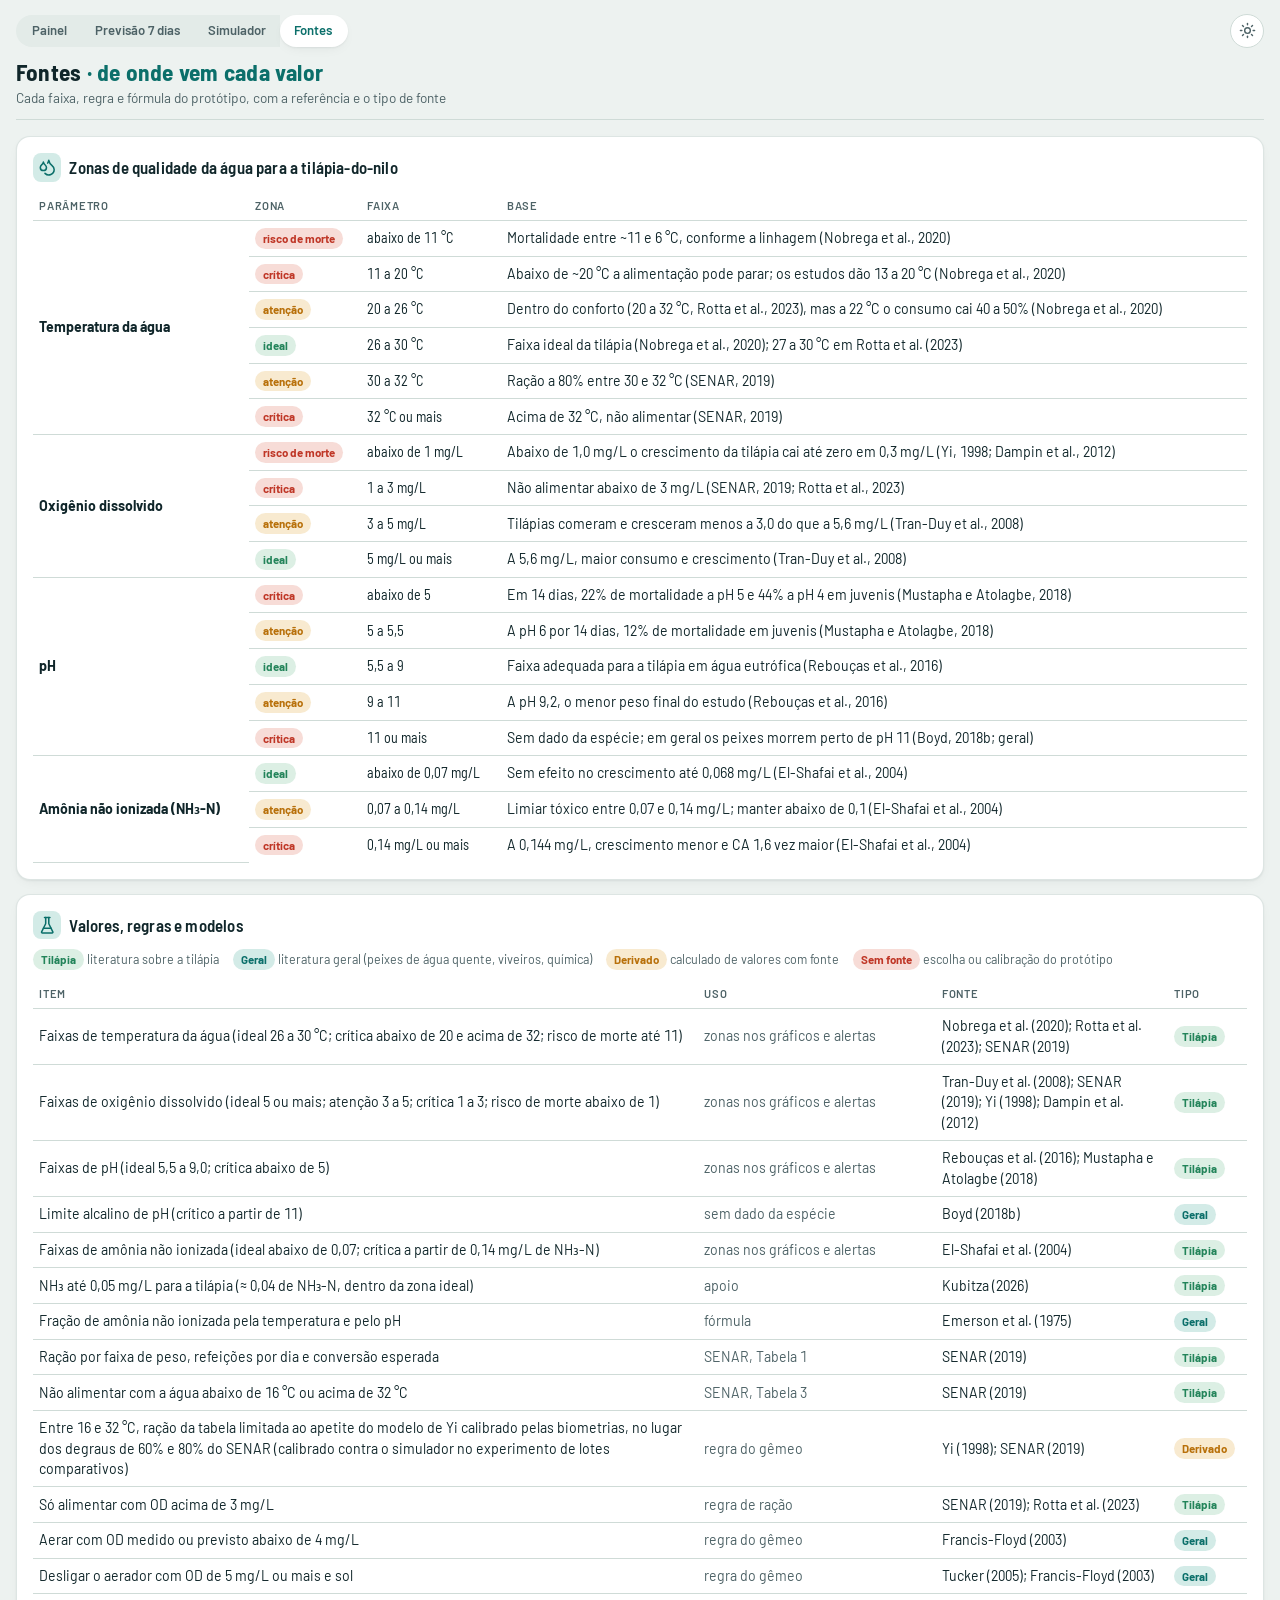
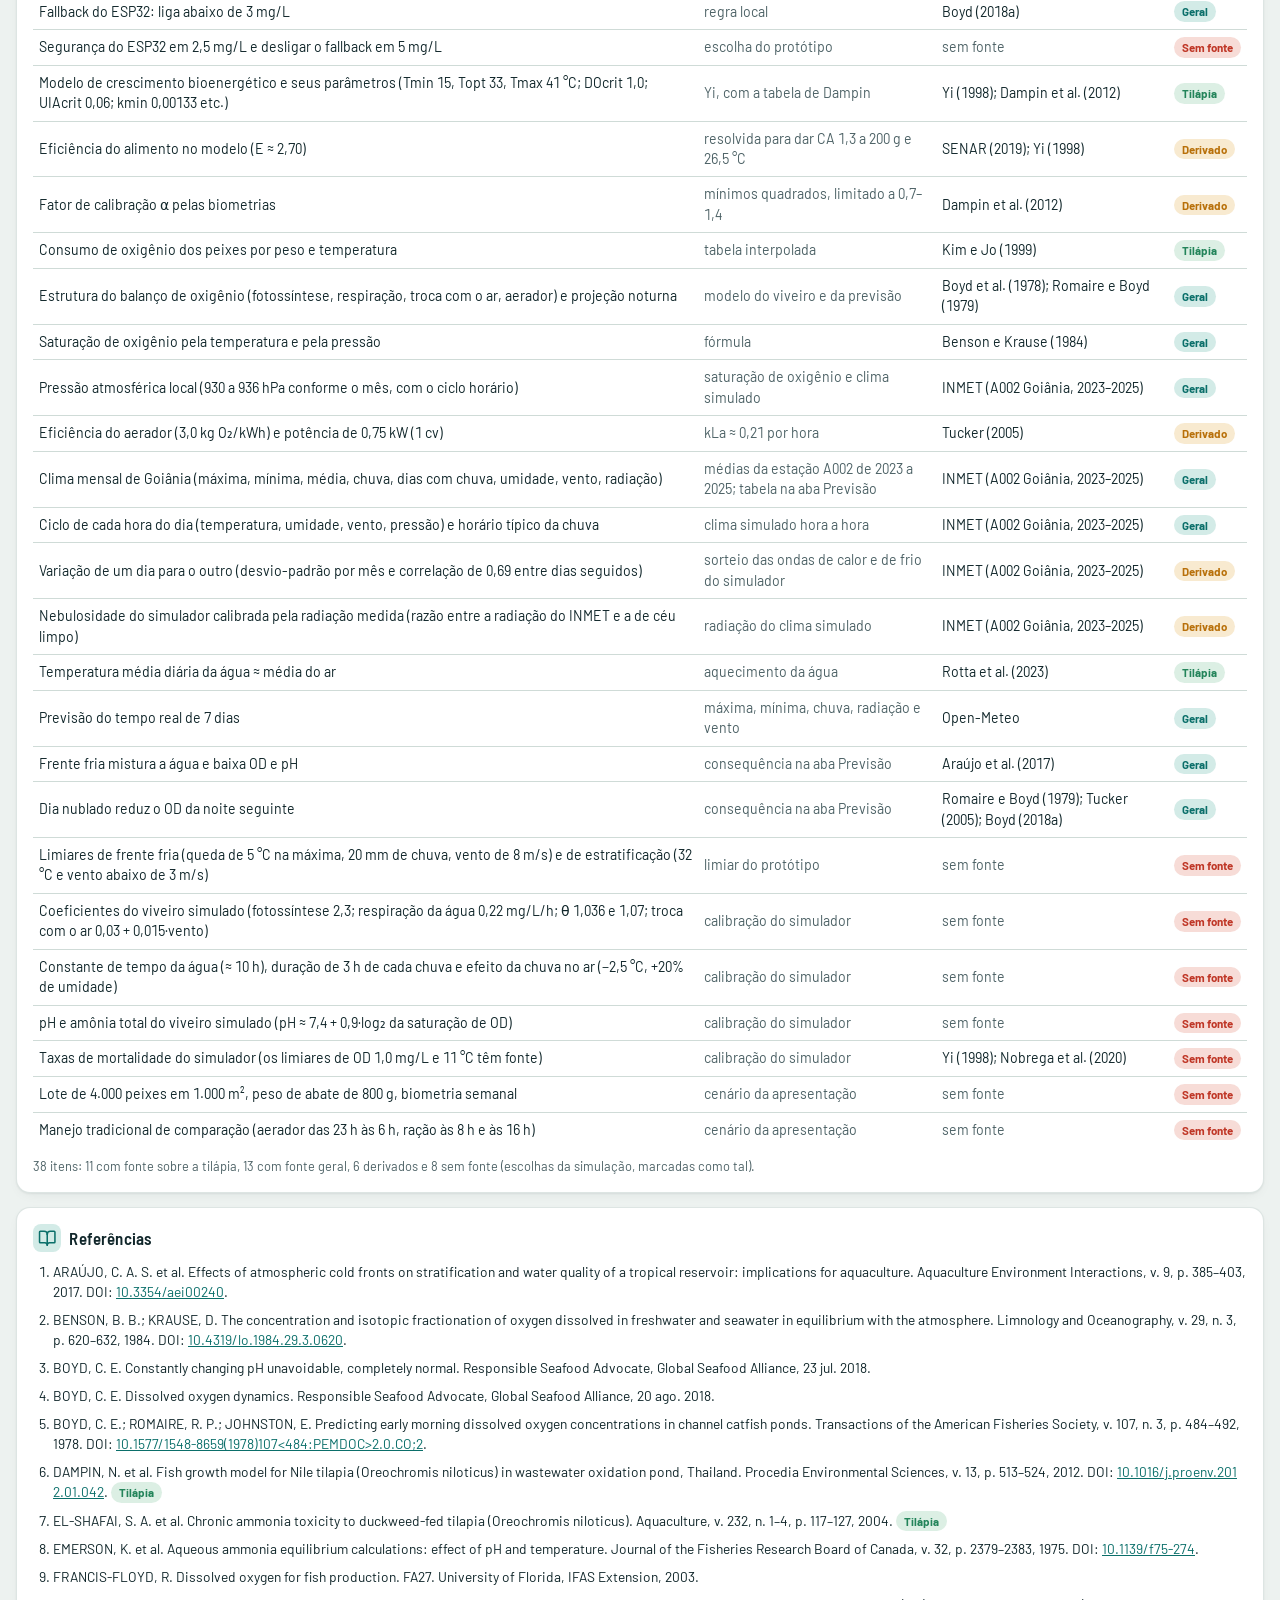
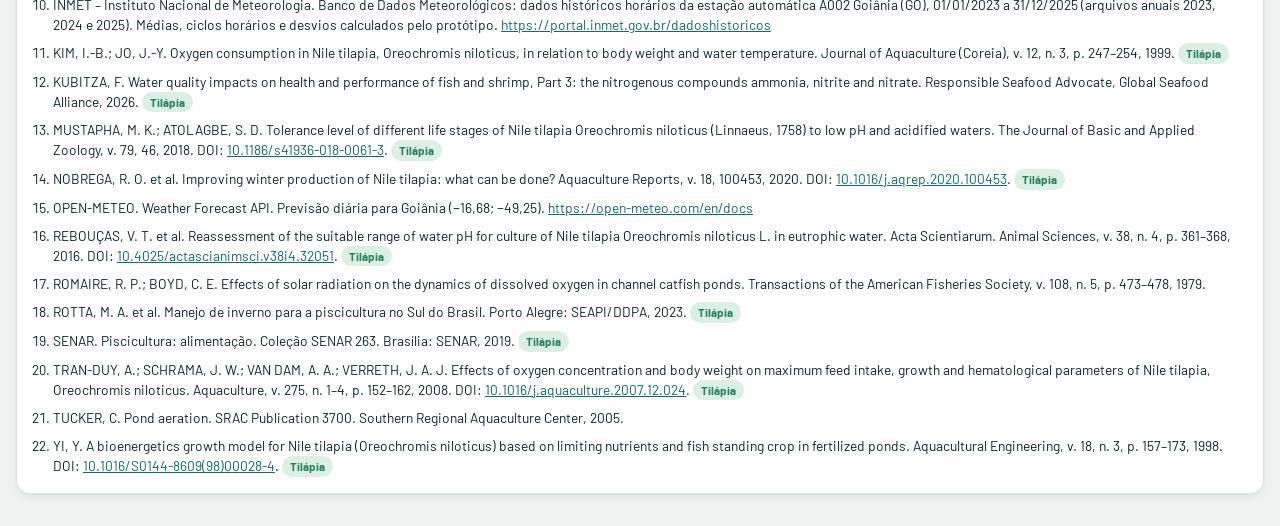
==== commit ed1f2483: "Calibra a regra de ração do gêmeo pelo apetite estimado do lote O experimento de lotes comparativos " ====
--- a/fontes.html
+++ b/fontes.html
@@ -267,7 +267,7 @@
 .mc-config input { padding: 8px 10px; border-radius: 8px; border: 1px solid var(--line); background: var(--bg); font-size: .9rem; }
 .mc-config details { display: grid; gap: 8px; font-size: .85rem; } .mc-config summary { cursor: pointer; color: var(--ink-2); }
 .mc-config details[open] label { margin-top: 8px; }
-#mc-estado { justify-self: center; }
+
 
 /* clima de referência (INMET) na aba Previsão */
 .clima-ref { width: 100%; border-collapse: collapse; font-size: .84rem; }
@@ -278,6 +278,20 @@
 .pv-comparacao { margin: 0 0 .7rem; font-size: .88rem; line-height: 1.5; }
 
 .espera-painel p { margin: 0 0 .8rem; color: var(--ink-2); line-height: 1.5; }
+
+/* janela do celular: nada pode alargar a caixa */
+.modal-caixa > *, .mc-config > * { min-width: 0; }
+.modal-caixa { max-height: calc(100dvh - 32px); overflow-y: auto; }
+.mc-status { border-radius: 10px; padding: 10px 12px; font-size: .84rem; background: var(--surface-2); display: grid; gap: 6px; overflow-wrap: anywhere; }
+.mc-status[data-estado="ok"] { background: var(--ok-soft); } .mc-status[data-estado="ok"] > b { color: var(--ok); }
+.mc-status[data-estado="warn"] > b { color: var(--warn); }
+.mc-status[data-estado="crit"] { background: var(--crit-soft); } .mc-status[data-estado="crit"] > b { color: var(--crit); }
+.mc-status ul { list-style: none; margin: 0; padding: 0; display: grid; grid-template-columns: repeat(2, minmax(0, 1fr)); gap: 2px 12px; }
+.mc-status li { display: flex; align-items: center; gap: 6px; color: var(--ink-2); }
+.mc-status li span { margin-left: auto; font-size: .76rem; }
+.mc-status li i { width: 8px; height: 8px; border-radius: 50%; background: var(--ink-3); flex: none; }
+.mc-status li[data-ok="1"] i { background: var(--ok); } .mc-status li[data-ok="0"] i { background: var(--crit); }
+.mc-dica { margin: 2px 0 0; color: var(--ink); line-height: 1.45; }
 
 </style>
 </head>
@@ -778,7 +792,7 @@
       this.v.aerador = ligar; this.origemAerador = 'gemeo';
     } else if (topico === 'comando/racao' && this.ctl.manejo === 'gemeo') {
       const kg = +valor;
-      const r = this.v.alimentar(kg, 1 / Math.max(1, this.planoRefeicoes || 3), this.verdade);
+      const r = this.v.alimentar(kg, 1 / refeicoesTabela(this.v.W), this.verdade);   // fração do apetite do dia: uma das refeições da tabela
       this.refeicoes.push({ t: this.t, kg, origem: 'gemeo' });
       // a sombra já come pela tabela no manejoTradicional
     }
@@ -964,7 +978,7 @@
   for (let d = 1; d <= diasMax; d++) {
     t += DIA;
     const Tw = NORMAIS.tmed[mesDe(t)] + desvioAgua * Math.exp(-d / 10);
-    const racao = W * pctTabela(W) / 100 * fatorTemperatura(Tw);
+    const racao = W * pctTabela(W) / 100 * fatorRacaoGemeo(Tw);
     const C = Math.min(racao, apetiteYi(W, Tw, 6, 0.02, alfa));
     W = Math.max(1, W + ganhoYi(W, Tw, C, alfa));
     if (d % 3 === 0) pts.push({ t, W });
@@ -981,12 +995,18 @@
 function fatorTemperatura(T) {
   if (T < 16) return 0; if (T < 20) return 0.6; if (T < 25) return 0.8; if (T < 30) return 1; if (T <= 32) return 0.8; return 0;
 }
+/* regra de ração do gêmeo, calibrada no experimento de lotes comparativos (validacao/, 24/11/2026):
+   mantém os limites de não alimentar do SENAR (abaixo de 16 °C e acima de 32 °C) e, entre eles, troca os
+   degraus fixos de 60% e 80% pelo teto de apetite do modelo de Yi calibrado pelas biometrias (α).
+   Com os degraus fixos, o gêmeo atrasava o abate em ~6 dias no verão chuvoso (água a 23–25 °C) sem
+   economizar ração. Calibrada contra o simulador, não contra dados de viveiro. */
+function fatorRacaoGemeo(T) { return T < 16 || T > 32 ? 0 : 1; }
 // oxigênio: só alimentar com OD > 3 mg/L (SENAR, 2019; Rotta et al., 2023)
 function fatorOD(od) { return od > 3 ? 1 : 0; }
 function prescreverRacao({ W, N, alfa, prevOD, TwMedio, t }) {
   const nRef = refeicoesTabela(W);
   const base = N * W * pctTabela(W) / 100 / 1000;                // kg/dia pela tabela
-  const fT = fatorTemperatura(TwMedio);
+  const fT = fatorRacaoGemeo(TwMedio);
   const teto = apetiteYi(W, TwMedio, 6, 0.02, alfa) * N / 1000;   // saciedade pelo modelo de Yi
   const dia0 = Math.floor(t / DIA) * DIA;
   const candidatas = [8, 9.5, 11, 12.5, 14, 15.5, 17];
@@ -1002,8 +1022,7 @@
   const Tt = TwMedio.toFixed(1).replace('.', ',');
   if (fT === 0) motivo = TwMedio < 16 ? `Água prevista a ${Tt} °C, abaixo de 16 °C: não alimentar (SENAR, 2019).` : `Água prevista a ${Tt} °C, acima de 32 °C: não alimentar (SENAR, 2019).`;
   else if (totalAlvo < base * fT - 1e-6) motivo = 'Limitado pelo apetite estimado pelo modelo de crescimento (Yi, 1998).';
-  else if (fT < 1) motivo = `Água prevista a ${Tt} °C: ${Math.round(fT * 100)}% da tabela (SENAR, 2019, Tabela 3).`;
-  else motivo = `Água prevista a ${Tt} °C, na faixa de 25 a 29 °C: 100% da tabela (SENAR, 2019).`;
+  else motivo = `Água prevista a ${Tt} °C: tabela cheia (SENAR, 2019); o apetite estimado do lote (Yi, 1998, α = ${String(alfa).replace('.', ',')}) está acima dela.`;
   if (refeicoes.some(r => r.fator < 1)) motivo += ' Refeições com OD previsto até 3 mg/L ficam suspensas.';
   return { nRef, base, fT, teto, alvo: totalAlvo, total, refeicoes, motivo, pct: total / (N * W / 1000) * 100 };
 }
@@ -1122,7 +1141,7 @@
       }
       semAer = min;
     }
-    const TwMed = somaTw / n, fT = fatorTemperatura(TwMed);
+    const TwMed = somaTw / n, fT = fatorRacaoGemeo(TwMed);
     const base = N * W * pctTabela(W) / 100 / 1000;
     const sac = apetiteYi(W, TwMed, 6, 0.02, est.alfa) * N / 1000;
     const nRef = refeicoesTabela(W);
@@ -1133,10 +1152,10 @@
     const flags = [];
     const zT = faixaZona('temp', TwMed);
     if (zT.nivel === 'morte') flags.push({ nivel: 'critico', txt: `Água a ${fmtNum(TwMed, 1)} °C: risco de morte por frio.`, refs: ['nobrega2020'] });
-    else if (TwMed < 20) flags.push({ nivel: 'critico', txt: `Água a ${fmtNum(TwMed, 1)} °C, abaixo do conforto da tilápia: a alimentação pode parar; ração a ${Math.round(fT * 100)}% da tabela.`, refs: ['nobrega2020', 'rotta2023', 'senar2019'] });
-    else if (TwMed < 26) flags.push({ nivel: 'atencao', txt: `Água a ${fmtNum(TwMed, 1)} °C, abaixo da faixa ideal (26 a 30 °C): menos apetite e crescimento; ${fT >= 1 ? 'a tabela ainda manda ração cheia (25 a 29 °C)' : `ração a ${Math.round(fT * 100)}% da tabela`}.`, refs: ['nobrega2020', 'senar2019'] });
+    else if (TwMed < 20) flags.push({ nivel: 'critico', txt: `Água a ${fmtNum(TwMed, 1)} °C, abaixo do conforto da tilápia: a alimentação pode parar; ${fT > 0 ? 'ração limitada ao apetite estimado do lote' : 'não alimentar'}.`, refs: ['nobrega2020', 'rotta2023', 'senar2019', 'yi1998'] });
+    else if (TwMed < 26) flags.push({ nivel: 'atencao', txt: `Água a ${fmtNum(TwMed, 1)} °C, abaixo da faixa ideal (26 a 30 °C): menos apetite e crescimento; ração da tabela limitada ao apetite estimado do lote.`, refs: ['nobrega2020', 'senar2019', 'yi1998'] });
     else if (TwMed > 32) flags.push({ nivel: 'critico', txt: 'Água acima de 32 °C: não alimentar e vigiar o OD.', refs: ['senar2019', 'boyd2018a'] });
-    else if (TwMed >= 30) flags.push({ nivel: 'atencao', txt: 'Água acima da faixa ideal: menos oxigênio dissolvido e mais consumo; ração a 80%, antes do pico de calor.', refs: ['senar2019', 'nobrega2020', 'boyd2018a'] });
+    else if (TwMed >= 30) flags.push({ nivel: 'atencao', txt: 'Água acima da faixa ideal: menos oxigênio dissolvido e mais consumo; ração limitada ao apetite estimado, antes do pico de calor.', refs: ['senar2019', 'nobrega2020', 'boyd2018a'] });
     if (semAer && semAer.od < 4) {
       const zo = faixaZona('od', semAer.od).nivel;
       flags.push({ nivel: zo === 'atencao' ? 'atencao' : 'critico', txt: `Sem aeração, o OD chegaria a ${fmtNum(semAer.od, 1)} mg/L às ${fmtHora(semAer.t)}${zo === 'morte' ? ', com risco de morte' : zo === 'critico' ? ', na zona crítica' : ''}: programar aeração noturna.`, refs: zo === 'morte' ? ['yi1998', 'francis2003', 'boyd1978'] : zo === 'critico' ? ['senar2019', 'francis2003', 'boyd1978'] : ['trandy2008', 'francis2003', 'boyd1978'] });
@@ -1152,7 +1171,7 @@
 }
 const fmtNum = (x, d) => x.toFixed(d).replace('.', ',');
 
-if (false) module.exports = { ZONAS, faixaZona, nivelZona, consequenciasSemana, ambienteEm, simularPeso, Simulador, CENARIOS, preverOD, ajustarOD, calibrarCrescimento, projetarCrescimento, prescreverRacao, decidirAerador, avaliarAlertas, apetiteYi, ganhoYi, tau, odSat, fracNH3, pctTabela, fatorTemperatura, NORMAIS, fmtHora, fmtData, horaDe, DIA, H, MIN };
+if (false) module.exports = { ZONAS, faixaZona, nivelZona, consequenciasSemana, ambienteEm, simularPeso, Simulador, CENARIOS, preverOD, ajustarOD, calibrarCrescimento, projetarCrescimento, prescreverRacao, decidirAerador, avaliarAlertas, apetiteYi, ganhoYi, tau, odSat, fracNH3, pctTabela, fatorTemperatura, fatorRacaoGemeo, NORMAIS, fmtHora, fmtData, horaDe, DIA, H, MIN };
 
 /* =====================================================================
    Parte 2: o gêmeo digital em execução (o que o servidor faria).
@@ -1335,7 +1354,8 @@
   ['NH₃ até 0,05 mg/L para a tilápia (≈ 0,04 de NH₃-N, dentro da zona ideal)', 'apoio', ['kubitza2026'], 'especie'],
   ['Fração de amônia não ionizada pela temperatura e pelo pH', 'fórmula', ['emerson1975'], 'geral'],
   ['Ração por faixa de peso, refeições por dia e conversão esperada', 'SENAR, Tabela 1', ['senar2019'], 'especie'],
-  ['Fator de temperatura da ração (0, 60, 80, 100, 80 e 0%)', 'SENAR, Tabela 3', ['senar2019'], 'especie'],
+  ['Não alimentar com a água abaixo de 16 °C ou acima de 32 °C', 'SENAR, Tabela 3', ['senar2019'], 'especie'],
+  ['Entre 16 e 32 °C, ração da tabela limitada ao apetite do modelo de Yi calibrado pelas biometrias, no lugar dos degraus de 60% e 80% do SENAR (calibrado contra o simulador no experimento de lotes comparativos)', 'regra do gêmeo', ['yi1998', 'senar2019'], 'derivado'],
   ['Só alimentar com OD acima de 3 mg/L', 'regra de ração', ['senar2019', 'rotta2023'], 'especie'],
   ['Aerar com OD medido ou previsto abaixo de 4 mg/L', 'regra do gêmeo', ['francis2003'], 'geral'],
   ['Desligar o aerador com OD de 5 mg/L ou mais e sol', 'regra do gêmeo', ['tucker2005', 'francis2003'], 'geral'],
@@ -1384,6 +1404,18 @@
 //  - servidor local (servidor.py): broker na própria máquina, tópicos gemeo/viveiro1/...
 //  - broker na internet (padrão: broker público da HiveMQ): tópicos gemeo/viveiro1/<sala>/..., com um código de sala aleatório
 const BROKER_PADRAO = 'wss://broker.hivemq.com:8884/mqtt';
+/* Brokers públicos usados juntos no modo automático: as duas pontas conectam em todos e publicam
+   em todos, e as mensagens repetidas são descartadas pelo id. Basta um broker funcionar dos dois lados.
+   (O HiveMQ público às vezes não responde ao CONNECT: "connack timeout"; redes de universidade costumam
+   bloquear portas fora da 443.) */
+const BROKERS_PUBLICOS = [
+  // Eclipse usa a porta 443 (a mesma do HTTPS), que passa por redes que bloqueiam as portas 8084/8884/8081
+  { nome: 'Eclipse', url: 'wss://mqtt.eclipseprojects.io:443/mqtt' },
+  { nome: 'HiveMQ', url: 'wss://broker.hivemq.com:8884/mqtt' },
+  { nome: 'EMQX', url: 'wss://broker.emqx.io:8084/mqtt' },
+  { nome: 'Mosquitto', url: 'wss://test.mosquitto.org:8081/mqtt' },
+];
+const brokerAuto = url => !url || url === 'auto' || url === BROKER_PADRAO;
 function carregarScript(src) { return new Promise((ok, erro) => { const s = document.createElement('script'); s.src = src; s.onload = ok; s.onerror = erro; document.head.appendChild(s); }); }
 const codificar = o => btoa(unescape(encodeURIComponent(JSON.stringify(o)))).replace(/=+$/, '');
 const decodificar = t => JSON.parse(decodeURIComponent(escape(atob(t))));
@@ -1391,7 +1423,7 @@
 class Barramento {
   constructor() {
     this.id = Math.random().toString(36).slice(2); this.vistos = new Set(); this.ouvintes = [];
-    this.mqtt = null; this.mqttOk = false; this.info = null; this.cfg = null; this.modoRede = null; this.prefixo = TOPICO;
+    this.mqtt = null; this.clientes = []; this.mqttOk = false; this.info = null; this.cfg = null; this.modoRede = null; this.prefixo = TOPICO;
     this.fila = []; this.aoMudarRede = () => {}; this.aoConectar = []; this.ultEspelho = 0;
     try { this.bc = new BroadcastChannel('gemeo-viveiro1'); this.bc.onmessage = e => this.chegou(e.data); } catch (e) { this.bc = null; }
     window.addEventListener('storage', e => { if (e.key === 'gemeo-viveiro1' && e.newValue) { try { this.chegou(JSON.parse(e.newValue)); } catch (_) {} } });
@@ -1417,41 +1449,59 @@
   async usarNuvem(cfg) {
     this.cfg = cfg; this.modoRede = 'nuvem';
     try { localStorage.setItem('gemeo-mqtt', JSON.stringify(cfg)); } catch (_) {}
-    return this.conectar(cfg.url || BROKER_PADRAO, cfg.usuario ? { username: cfg.usuario, password: cfg.senha || '' } : {}, TOPICO + cfg.sala + '/');
+    const alvos = brokerAuto(cfg.url) ? (window.GEMEO_BROKERS_TESTE || BROKERS_PUBLICOS) : [{ nome: cfg.url.replace(/^wss?:\/\//, '').replace(/[:/].*$/, ''), url: cfg.url }];
+    return this.conectar(alvos, cfg.usuario ? { username: cfg.usuario, password: cfg.senha || '' } : {}, TOPICO + cfg.sala + '/');
   }
   desligarNuvem() {
     try { localStorage.removeItem('gemeo-mqtt'); } catch (_) {}
-    if (this.mqtt) { try { this.mqtt.end(true); } catch (_) {} }
-    this.mqtt = null; this.mqttOk = false; this.cfg = null; this.modoRede = null; this.prefixo = TOPICO; this.aoMudarRede();
-  }
-  async conectar(url, extra, prefixo) {
+    this.encerrarClientes();
+    this.mqttOk = false; this.cfg = null; this.modoRede = null; this.prefixo = TOPICO; this.aoMudarRede();
+  }
+  encerrarClientes() { for (const k of this.clientes) { try { k.c.end(true); } catch (_) {} } this.clientes = []; this.mqtt = null; }
+  // conecta em um ou mais brokers ao mesmo tempo; "pronto" quando o primeiro responde (ou depois de 15 s)
+  async conectar(alvos, extra, prefixo) {
+    if (typeof alvos === 'string') alvos = [{ nome: 'MQTT', url: alvos }];
     if (!window.mqtt) await carregarScript('mqtt.min.js');
-    if (this.mqtt) { try { this.mqtt.end(true); } catch (_) {} }
+    this.encerrarClientes();
     this.prefixo = prefixo; this.mqttOk = false; this.erroRede = null;
-    await new Promise(ok => {
-      const c = window.mqtt.connect(url, { clientId: 'web-' + this.id, reconnectPeriod: 1500, keepalive: 20, connectTimeout: 10000, clean: true, ...extra });
-      this.mqtt = c; const fim = setTimeout(ok, 10000);
-      c.on('connect', () => {
-        this.mqttOk = true; this.erroRede = null;
-        c.subscribe(this.topicoAbas, { qos: 1 }, () => { for (const f of this.aoConectar) { try { f(); } catch (_) {} } });
-        clearTimeout(fim); ok(); this.aoMudarRede();
-      });
-      c.on('reconnect', () => this.aoMudarRede());
-      c.on('error', e => { this.erroRede = e && e.message; this.aoMudarRede(); });
-      c.on('offline', () => { this.mqttOk = false; this.aoMudarRede(); });
-      c.on('close', () => { if (this.mqttOk) { this.mqttOk = false; this.aoMudarRede(); } });
-      c.on('message', (t, pl) => { if (t === this.topicoAbas) { try { this.chegou(JSON.parse(pl.toString())); } catch (_) {} } });
+    const atualizar = () => {
+      const ok = this.clientes.filter(k => k.ok);
+      this.mqttOk = ok.length > 0; this.mqtt = ok.length ? ok[0].c : null;
+      const erros = this.clientes.filter(k => !k.ok && k.erro);
+      this.erroRede = this.mqttOk ? null : erros.length ? erros.map(k => `${k.nome}: ${k.erro}`).join('; ') : null;
+      this.aoMudarRede();
+    };
+    await new Promise(pronto => {
+      const fim = setTimeout(pronto, 15000);
+      for (const alvo of alvos) {
+        const k = { nome: alvo.nome, url: alvo.url, ok: false, erro: null };
+        const c = window.mqtt.connect(alvo.url, { clientId: 'gemeo-' + this.id + '-' + Math.random().toString(36).slice(2, 6), protocolVersion: 4, reconnectPeriod: 3000, keepalive: 30, connectTimeout: 15000, clean: true, ...extra });
+        k.c = c; this.clientes.push(k);
+        c.on('connect', () => {
+          k.ok = true; k.erro = null;
+          c.subscribe(this.topicoAbas, { qos: 1 }, () => { for (const f of this.aoConectar) { try { f(); } catch (_) {} } });
+          clearTimeout(fim); pronto(); atualizar();
+        });
+        c.on('error', e => { k.erro = (e && e.message) || 'erro'; atualizar(); });
+        c.on('offline', () => { k.ok = false; atualizar(); });
+        c.on('close', () => { if (k.ok) { k.ok = false; atualizar(); } else if (!k.erro) { k.erro = 'conexão recusada'; atualizar(); } });
+        setTimeout(() => { if (!k.ok && !k.erro && this.clientes.includes(k)) { k.erro = 'sem resposta'; atualizar(); } }, 16000);
+        c.on('message', (t, pl) => { if (t === this.topicoAbas) { try { this.chegou(JSON.parse(pl.toString())); } catch (_) {} } });
+      }
     });
   }
+  brokersOk() { return this.clientes.filter(k => k.ok).map(k => k.nome); }
+  todosFalharam() { return !this.mqttOk && this.clientes.length > 0 && this.clientes.every(k => k.erro); }
   descricaoRede() { return !this.modoRede ? '' : this.modoRede === 'local' ? 'MQTT local' : `MQTT · sala ${this.cfg.sala}`; }
+  textoBrokers() { const ok = this.brokersOk(); return ok.length ? ` (${ok.join(', ')})` : ''; }
   linkCelular() {
     const base = location.href.replace(/[#?].*$/, '').replace(/[^/]*$/, '');
     if (this.modoRede === 'local') return `http://${this.info.ips[0]}:${this.info.porta}/simulador.html`;
     return this.cfg ? base + 'simulador.html#mqtt=' + codificar(this.cfg) : '';
   }
   // ações do controle remoto vão com QoS 1 (entrega garantida); o resto é estado periódico, QoS 0
-  publicar(m) { try { this.mqtt.publish(this.topicoAbas, JSON.stringify(m), { qos: m.tipo === 'acao' ? 1 : 0 }); } catch (_) {} }
-  textoRede() { return this.mqttOk ? this.descricaoRede() + ' conectado' : this.erroRede ? this.descricaoRede() + ': sem conexão, tentando de novo' : this.descricaoRede() + ': conectando...'; }
+  publicar(m) { const txt = JSON.stringify(m); for (const k of this.clientes) if (k.ok) { try { k.c.publish(this.topicoAbas, txt, { qos: m.tipo === 'acao' ? 1 : 0 }); } catch (_) {} } }
+  textoRede() { return this.mqttOk ? this.descricaoRede() + ' conectado' + this.textoBrokers() : this.erroRede ? this.descricaoRede() + ': sem conexão, tentando de novo' : this.descricaoRede() + ': conectando...'; }
   // espelha as leituras nos tópicos do contrato (…/agua/od etc.), para ver num cliente MQTT
   espelhar(leituras, t) {
     if (!this.mqttOk || !leituras || Date.now() - this.ultEspelho < 1000) return; this.ultEspelho = Date.now();
@@ -1471,6 +1521,15 @@
     this.vistos.add(m.mid); if (this.vistos.size > 400) this.vistos = new Set([...this.vistos].slice(-200));
     for (const f of this.ouvintes) f(m);
   }
+}
+
+// quadro de status da conexão na janela do celular: uma linha por broker e, se nenhum responder, o que fazer
+function statusRede(bus) {
+  if (!bus.modoRede) return '';
+  const titulo = bus.mqttOk ? `Conectado · sala ${esc(bus.cfg ? bus.cfg.sala : 'local')}` : bus.todosFalharam() ? 'Nenhum broker respondeu' : 'Conectando...';
+  const itens = bus.clientes.map(k => `<li data-ok="${k.ok ? 1 : k.erro ? 0 : ''}"><i></i>${esc(k.nome)}<span>${k.ok ? 'conectado' : k.erro ? 'sem resposta' : 'tentando'}</span></li>`).join('');
+  const dica = bus.todosFalharam() ? `<p class="mc-dica">A rede deste computador parece bloquear a conexão com os brokers (todos deram "${esc(bus.clientes[0].erro)}"). Ligue o computador no roteador do celular (dados móveis 4G) ou em outra rede e clique em <b>Desconectar e trocar de sala</b>. O site continua tentando sozinho.</p>` : '';
+  return `<b>${titulo}</b>${itens ? `<ul>${itens}</ul>` : ''}${dica}`;
 }
 
 /* ---------------- motor: roda o simulador e monta as mensagens do ESP32 ---------------- */
@@ -1858,8 +1917,8 @@
     const hospedado = /^https?:$/.test(location.protocol);
     $('#mc-config').hidden = !!bus.modoRede || !hospedado; $('#mc-conectado').hidden = !bus.modoRede;
     $('#mc-arquivo').hidden = hospedado || !!bus.modoRede;
-    $('#mc-estado').textContent = !bus.modoRede ? '' : bus.mqttOk ? `Conectado: ${bus.descricaoRede()}` : bus.erroRede ? `Sem conexão com o broker (${bus.erroRede})` : 'Conectando ao broker...';
-    $('#mc-estado').className = 'pill ' + (bus.mqttOk ? 'ok' : bus.modoRede ? 'warn' : '');
+    $('#mc-estado').innerHTML = statusRede(bus);
+    $('#mc-estado').dataset.estado = bus.mqttOk ? 'ok' : bus.todosFalharam() ? 'crit' : 'warn';
     $('#bt-mc-desligar').hidden = bus.modoRede !== 'nuvem';
     if (!bus.modoRede) return;
     const url = bus.linkCelular();
@@ -1868,9 +1927,9 @@
     const outros = bus.modoRede === 'local' ? bus.info.ips.slice(1).map(ip => `http://${ip}:${bus.info.porta}/simulador.html`) : [];
     $('#mc-outros').textContent = outros.length ? 'Se não abrir, tente: ' + outros.join(' · ') : '';
   }
-  $('#bt-celular').onclick = () => { if (!$('#mc-broker').value) $('#mc-broker').value = BROKER_PADRAO; mostrarCelular(); };
+  $('#bt-celular').onclick = () => mostrarCelular();
   $('#bt-mc-conectar').onclick = async () => {
-    const cfg = { url: $('#mc-broker').value.trim() || BROKER_PADRAO, sala: novaSala() };
+    const cfg = { url: $('#mc-broker').value.trim() || 'auto', sala: novaSala() };
     const u = $('#mc-usuario').value.trim(); if (u) { cfg.usuario = u; cfg.senha = $('#mc-senha').value; }
     bus.usarNuvem(cfg); mostrarCelular();
   };
@@ -2138,7 +2197,8 @@
     // sem sala na nuvem e sem painel nesta máquina, a página simula sozinha (como antes)
     setTimeout(() => { if (papel === 'procurando' && !nuvem()) virarDono(new Simulador('verao'), 5); }, 1200);
   });
-  setInterval(() => { procurar(); if (papel !== 'dono') atualizarTopo(); }, 3000);
+  setInterval(procurar, 3000);
+  setInterval(() => { if (papel !== 'dono') atualizarTopo(); }, 1000);
   bus.aoMudarRede = () => atualizarRede();
   function atualizarRede() { const ch = $('#chip-rede'); if (!ch) return; ch.hidden = !bus.modoRede; ch.className = 'chip ' + (bus.mqttOk ? 'ok' : bus.erroRede ? 'crit' : 'neutro'); ch.textContent = bus.textoRede(); }
 }
@@ -2273,7 +2333,7 @@
     $('#pv-ref-semana').innerHTML = `<b>Semana prevista contra a referência de ${MESES[mRef]}:</b> máximas ${sinal(dTx)} °C e mínimas ${sinal(dTn)} °C em relação à média; chuva de ${fmt(chuvaSem, 0)} mm, contra ${fmt(chuvaEsp, 0)} mm esperados em ${nD} dias. ${Math.abs(dTx) > 2 * NORMAIS.anomDP[mRef] ? 'A semana foge bastante do normal do mês (mais de 2 desvios-padrão).' : 'Dentro da variação comum do mês.'} ${refsTxt(['inmet'])}`;
     $('#pv-ref').innerHTML = MESES.map((nome, m) => `<tr${m === mRef ? ' class="atual"' : ''}><td><b>${nome}</b></td><td class="num">${fmt(NORMAIS.tmax[m], 1)} °C</td><td class="num">${fmt(NORMAIS.tmin[m], 1)} °C</td><td class="num">${fmt(NORMAIS.tmed[m], 1)} °C</td><td class="num">± ${fmt(NORMAIS.anomDP[m], 1)} °C</td><td class="num">${fmt(NORMAIS.chuva[m], 0)} mm</td><td class="num">${Math.round(NORMAIS.pchuva[m] * 100)}%</td><td class="num">${fmt(NORMAIS.ur[m], 0)}%</td><td class="num">${fmt(NORMAIS.vento[m], 1)} m/s</td><td class="num">${fmt(NORMAIS.rad[m], 1)} MJ/m²</td><td class="num">${fmt(NORMAIS.pressao[m], 0)} hPa</td></tr>`).join('');
     $('#pv-ref-nota').textContent = `Calculado pelo protótipo com os dados horários de ${NORMAIS.estacao} de 2023 a 2025 (hora local = UTC − 3). Máxima e mínima são médias das máximas e mínimas de cada dia; "dias com chuva" conta dias com 1 mm ou mais; "variação diária" é o desvio-padrão da temperatura média de um dia em torno da média do mês. 2025 tem falhas na estação de junho a dezembro. Extremos do período: ${fmt(NORMAIS.extremos.tmax, 1)} °C, ${fmt(NORMAIS.extremos.tmin, 1)} °C e ${fmt(NORMAIS.extremos.chuvaDia, 0)} mm num só dia. Vento medido a 10 m. O clima simulado usa estes números e o ciclo médio de cada hora.`;
-    $('#pv-metodo').innerHTML = `Como é calculado: a água segue a média do ar ${refsTxt(['rotta2023'])}; o OD vem do balanço de oxigênio ${refsTxt(['boyd1978', 'romaire1979'])} com os parâmetros que o gêmeo ajustou nas últimas 24 h${est.theta ? '' : ' (sem dados ainda: valores iniciais)'} e a radiação prevista; a ração usa a tabela e o fator de temperatura ${refsTxt(['senar2019'])} limitados ao apetite do modelo de Yi; o lote vem das biometrias do viveiro.`;
+    $('#pv-metodo').innerHTML = `Como é calculado: a água segue a média do ar ${refsTxt(['rotta2023'])}; o OD vem do balanço de oxigênio ${refsTxt(['boyd1978', 'romaire1979'])} com os parâmetros que o gêmeo ajustou nas últimas 24 h${est.theta ? '' : ' (sem dados ainda: valores iniciais)'} e a radiação prevista; a ração usa a tabela ${refsTxt(['senar2019'])} limitada ao apetite do modelo de Yi calibrado ${refsTxt(['yi1998'])}, sem alimentar abaixo de 16 °C nem acima de 32 °C; o lote vem das biometrias do viveiro.`;
   }
   window.addEventListener('resize', () => st.dias && desenhar());
   const api = {
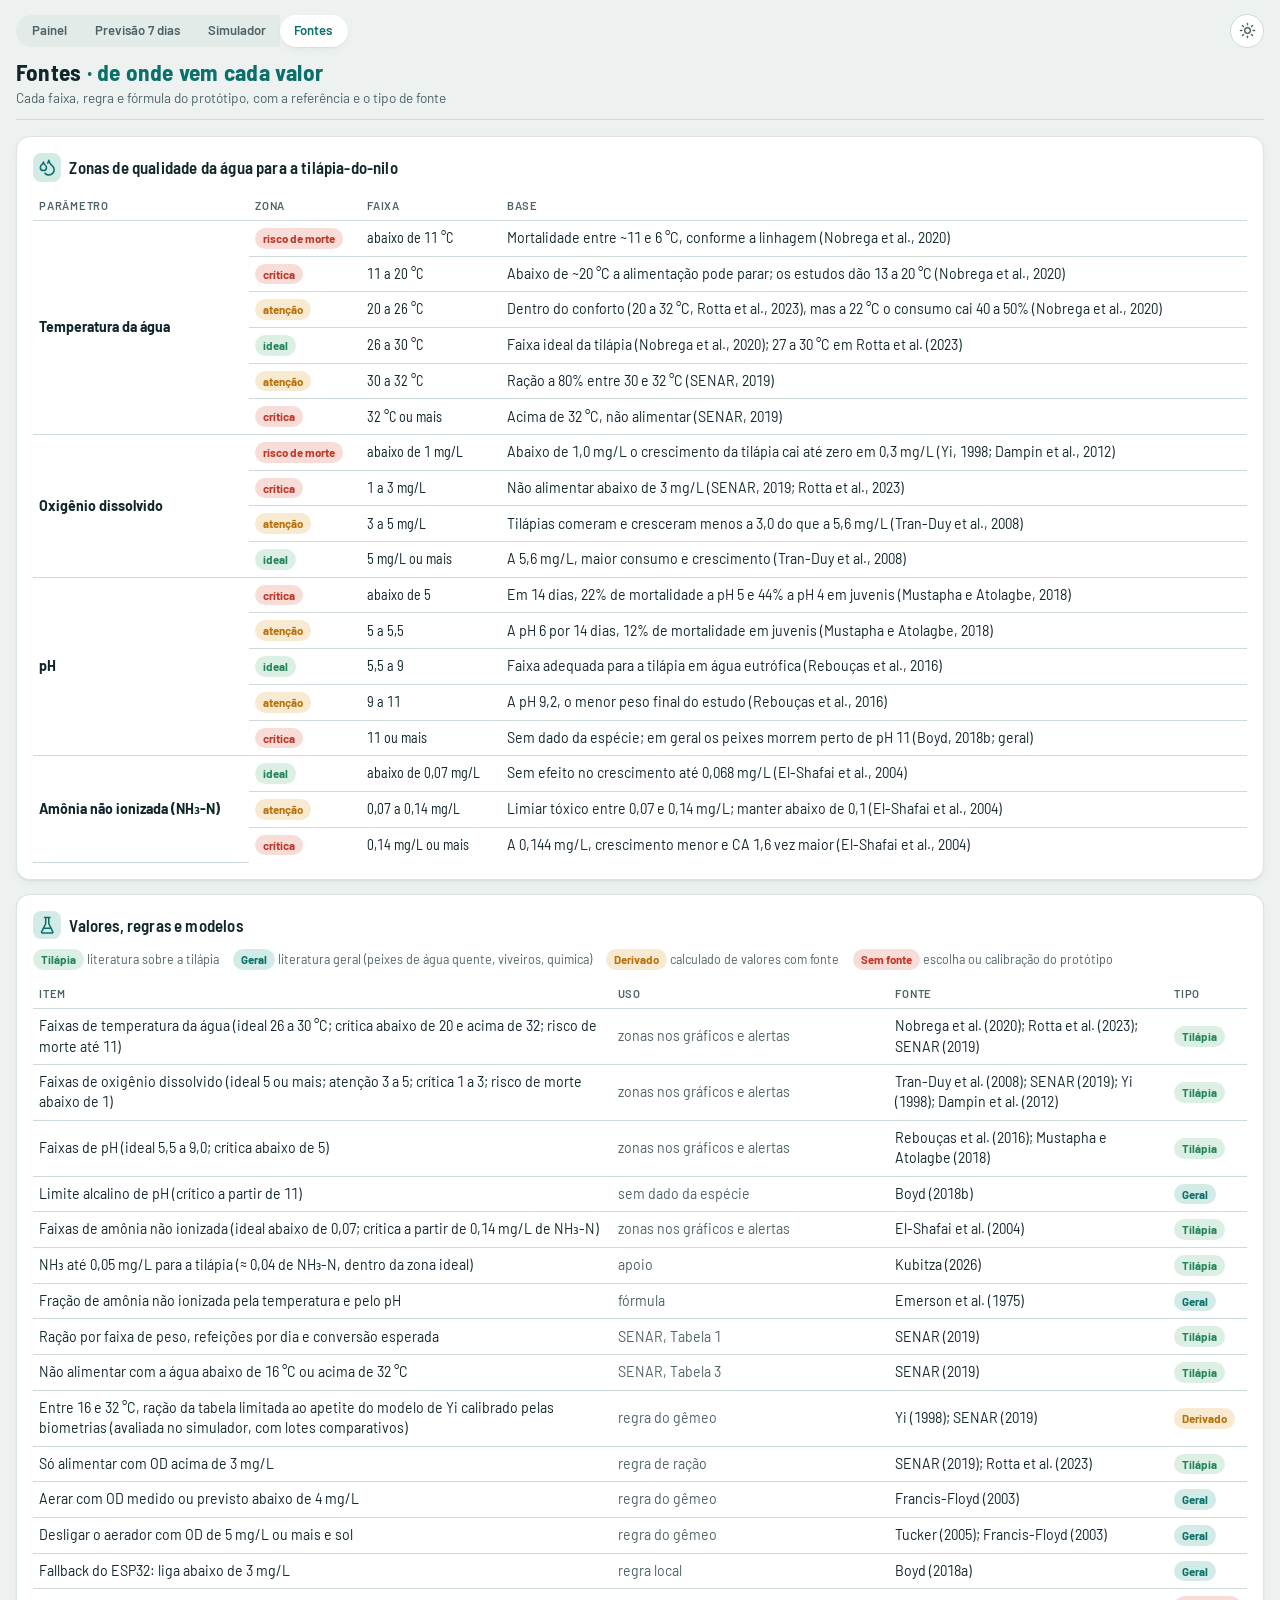
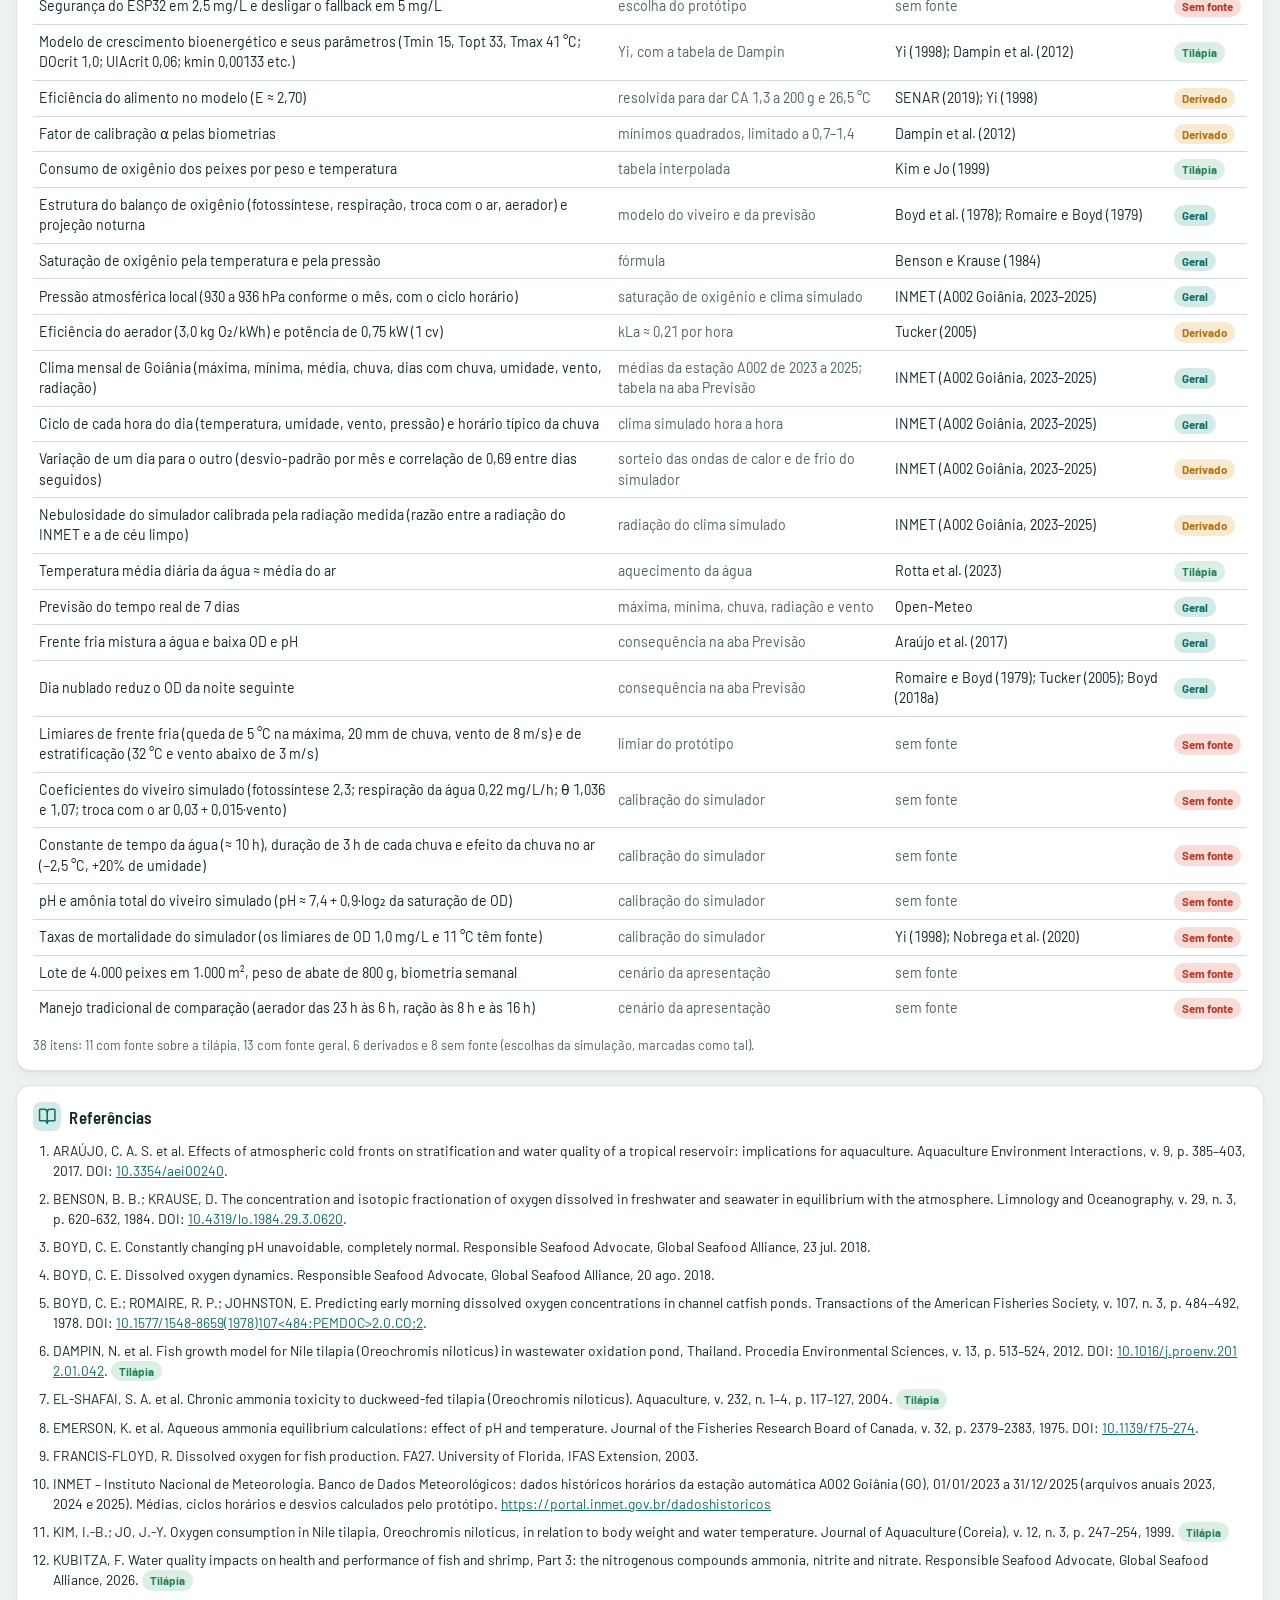
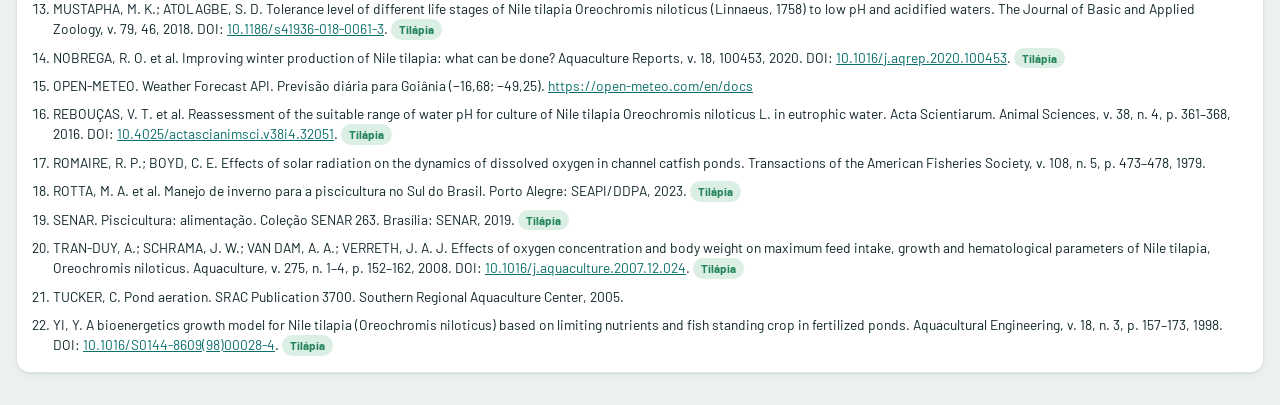
==== commit 2384084d: "Deixa só a regra de ração atual do gêmeo no experimento Remove as regras anteriores do script de val" ====
--- a/fontes.html
+++ b/fontes.html
@@ -995,11 +995,9 @@
 function fatorTemperatura(T) {
   if (T < 16) return 0; if (T < 20) return 0.6; if (T < 25) return 0.8; if (T < 30) return 1; if (T <= 32) return 0.8; return 0;
 }
-/* regra de ração do gêmeo, calibrada no experimento de lotes comparativos (validacao/, 24/11/2026):
-   mantém os limites de não alimentar do SENAR (abaixo de 16 °C e acima de 32 °C) e, entre eles, troca os
-   degraus fixos de 60% e 80% pelo teto de apetite do modelo de Yi calibrado pelas biometrias (α).
-   Com os degraus fixos, o gêmeo atrasava o abate em ~6 dias no verão chuvoso (água a 23–25 °C) sem
-   economizar ração. Calibrada contra o simulador, não contra dados de viveiro. */
+/* regra de ração do gêmeo: não alimentar abaixo de 16 °C nem acima de 32 °C (SENAR, 2019, Tabela 3);
+   entre esses limites, a tabela inteira, limitada ao apetite do modelo de Yi calibrado pelas biometrias (α),
+   que já cai com a temperatura. Avaliada no experimento de lotes comparativos (validacao/). */
 function fatorRacaoGemeo(T) { return T < 16 || T > 32 ? 0 : 1; }
 // oxigênio: só alimentar com OD > 3 mg/L (SENAR, 2019; Rotta et al., 2023)
 function fatorOD(od) { return od > 3 ? 1 : 0; }
@@ -1355,7 +1353,7 @@
   ['Fração de amônia não ionizada pela temperatura e pelo pH', 'fórmula', ['emerson1975'], 'geral'],
   ['Ração por faixa de peso, refeições por dia e conversão esperada', 'SENAR, Tabela 1', ['senar2019'], 'especie'],
   ['Não alimentar com a água abaixo de 16 °C ou acima de 32 °C', 'SENAR, Tabela 3', ['senar2019'], 'especie'],
-  ['Entre 16 e 32 °C, ração da tabela limitada ao apetite do modelo de Yi calibrado pelas biometrias, no lugar dos degraus de 60% e 80% do SENAR (calibrado contra o simulador no experimento de lotes comparativos)', 'regra do gêmeo', ['yi1998', 'senar2019'], 'derivado'],
+  ['Entre 16 e 32 °C, ração da tabela limitada ao apetite do modelo de Yi calibrado pelas biometrias (avaliada no simulador, com lotes comparativos)', 'regra do gêmeo', ['yi1998', 'senar2019'], 'derivado'],
   ['Só alimentar com OD acima de 3 mg/L', 'regra de ração', ['senar2019', 'rotta2023'], 'especie'],
   ['Aerar com OD medido ou previsto abaixo de 4 mg/L', 'regra do gêmeo', ['francis2003'], 'geral'],
   ['Desligar o aerador com OD de 5 mg/L ou mais e sol', 'regra do gêmeo', ['tucker2005', 'francis2003'], 'geral'],
